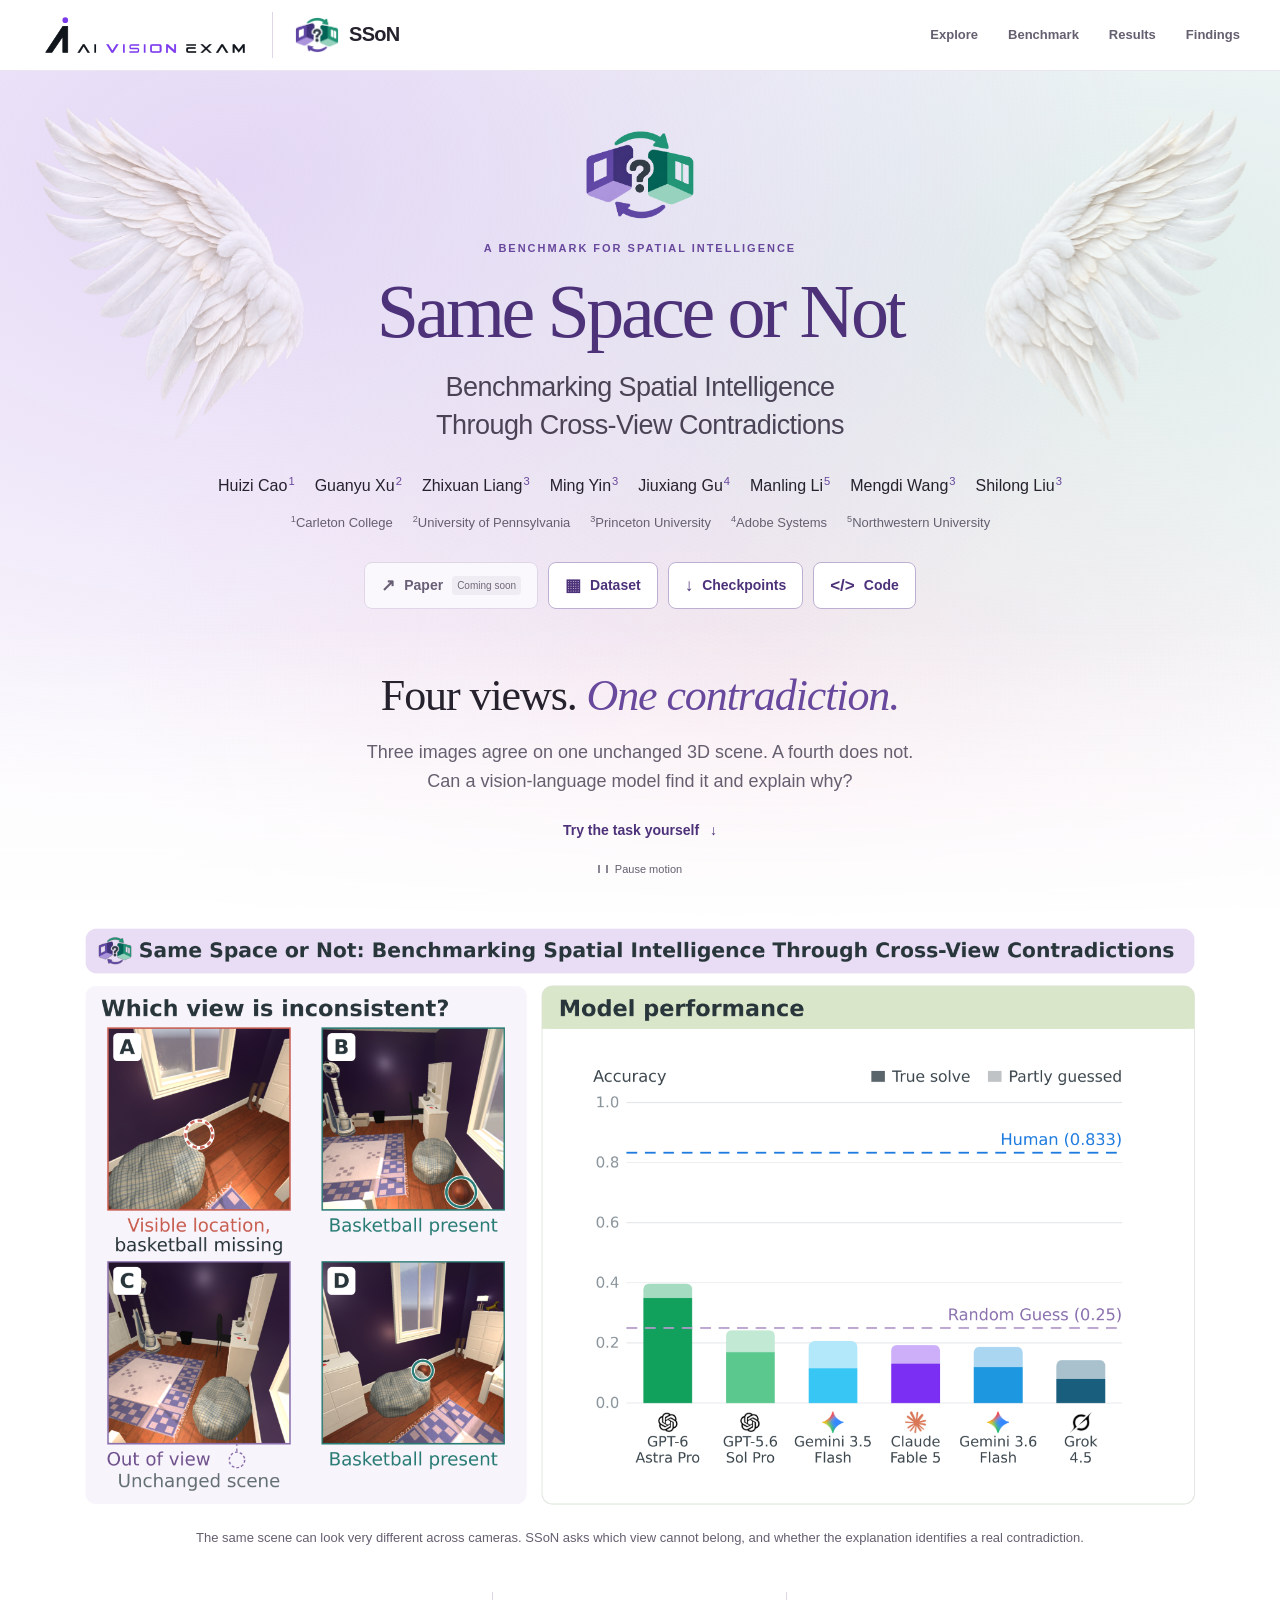
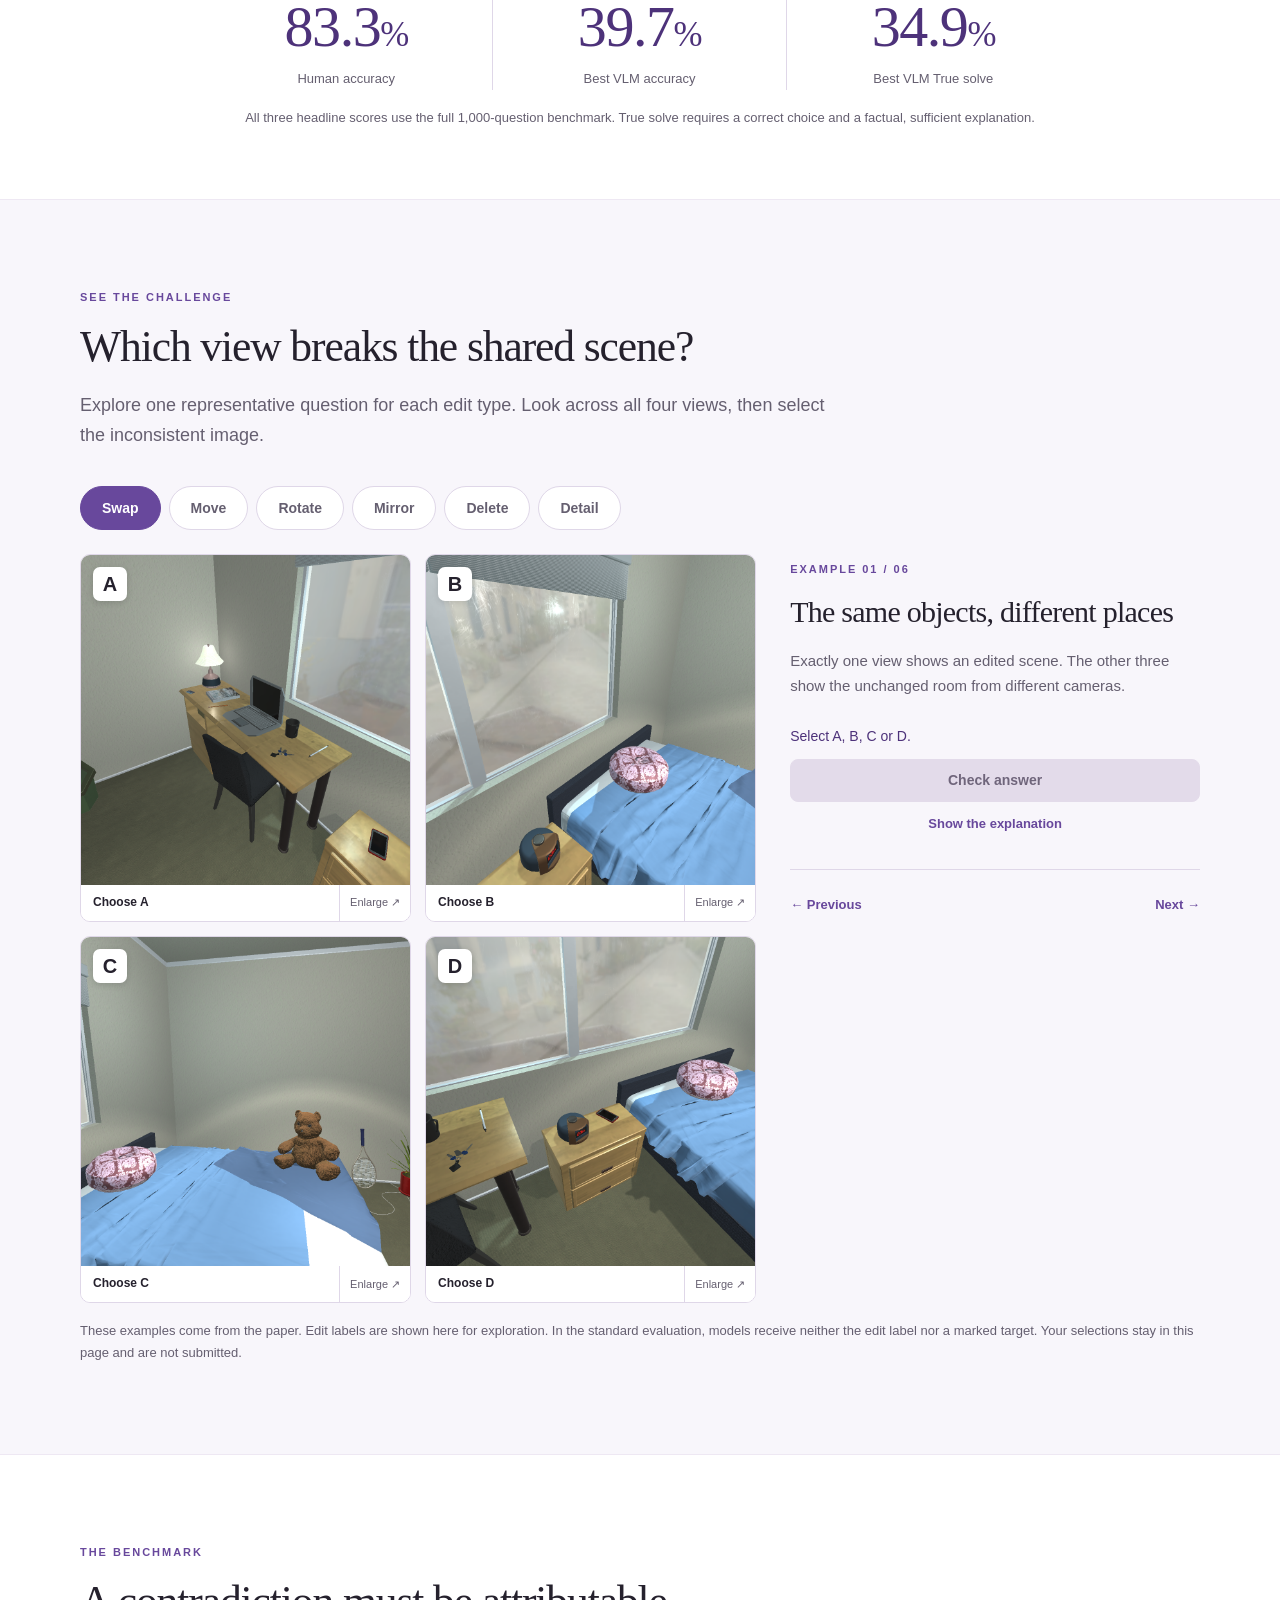
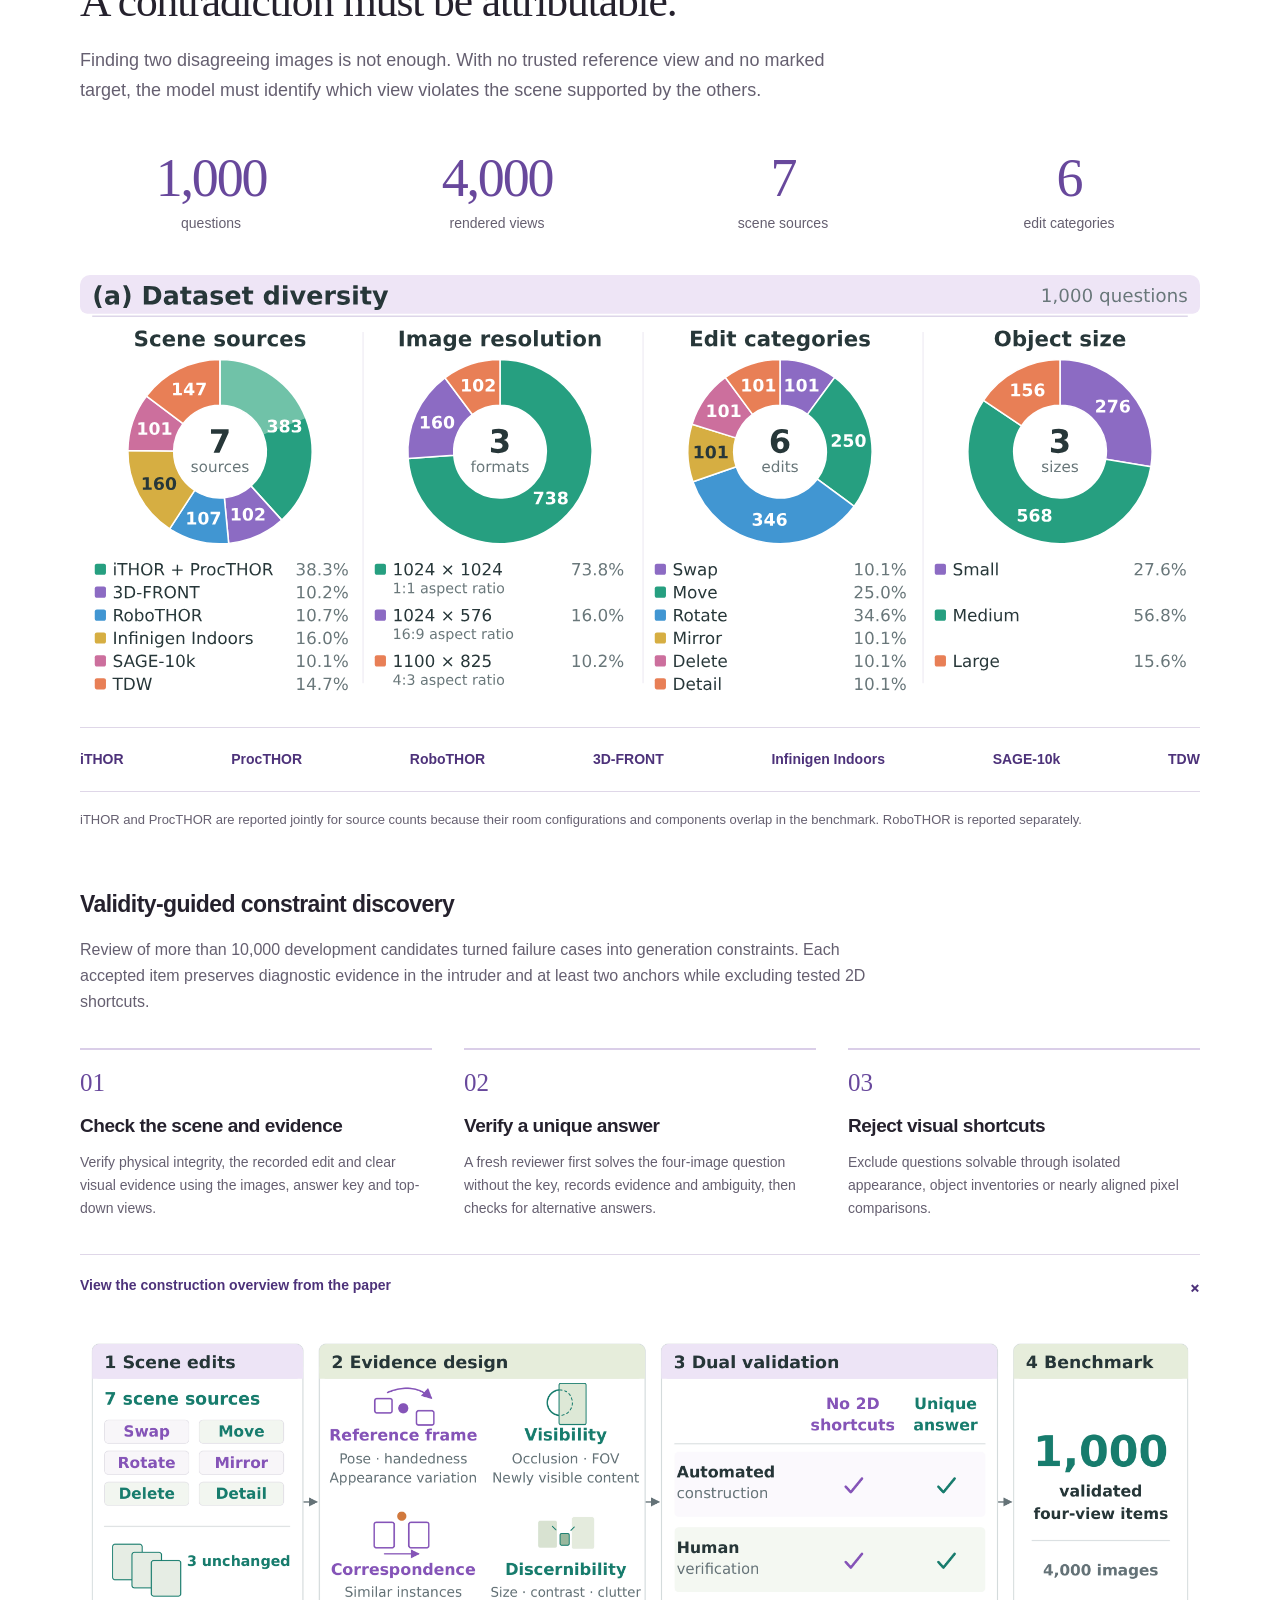
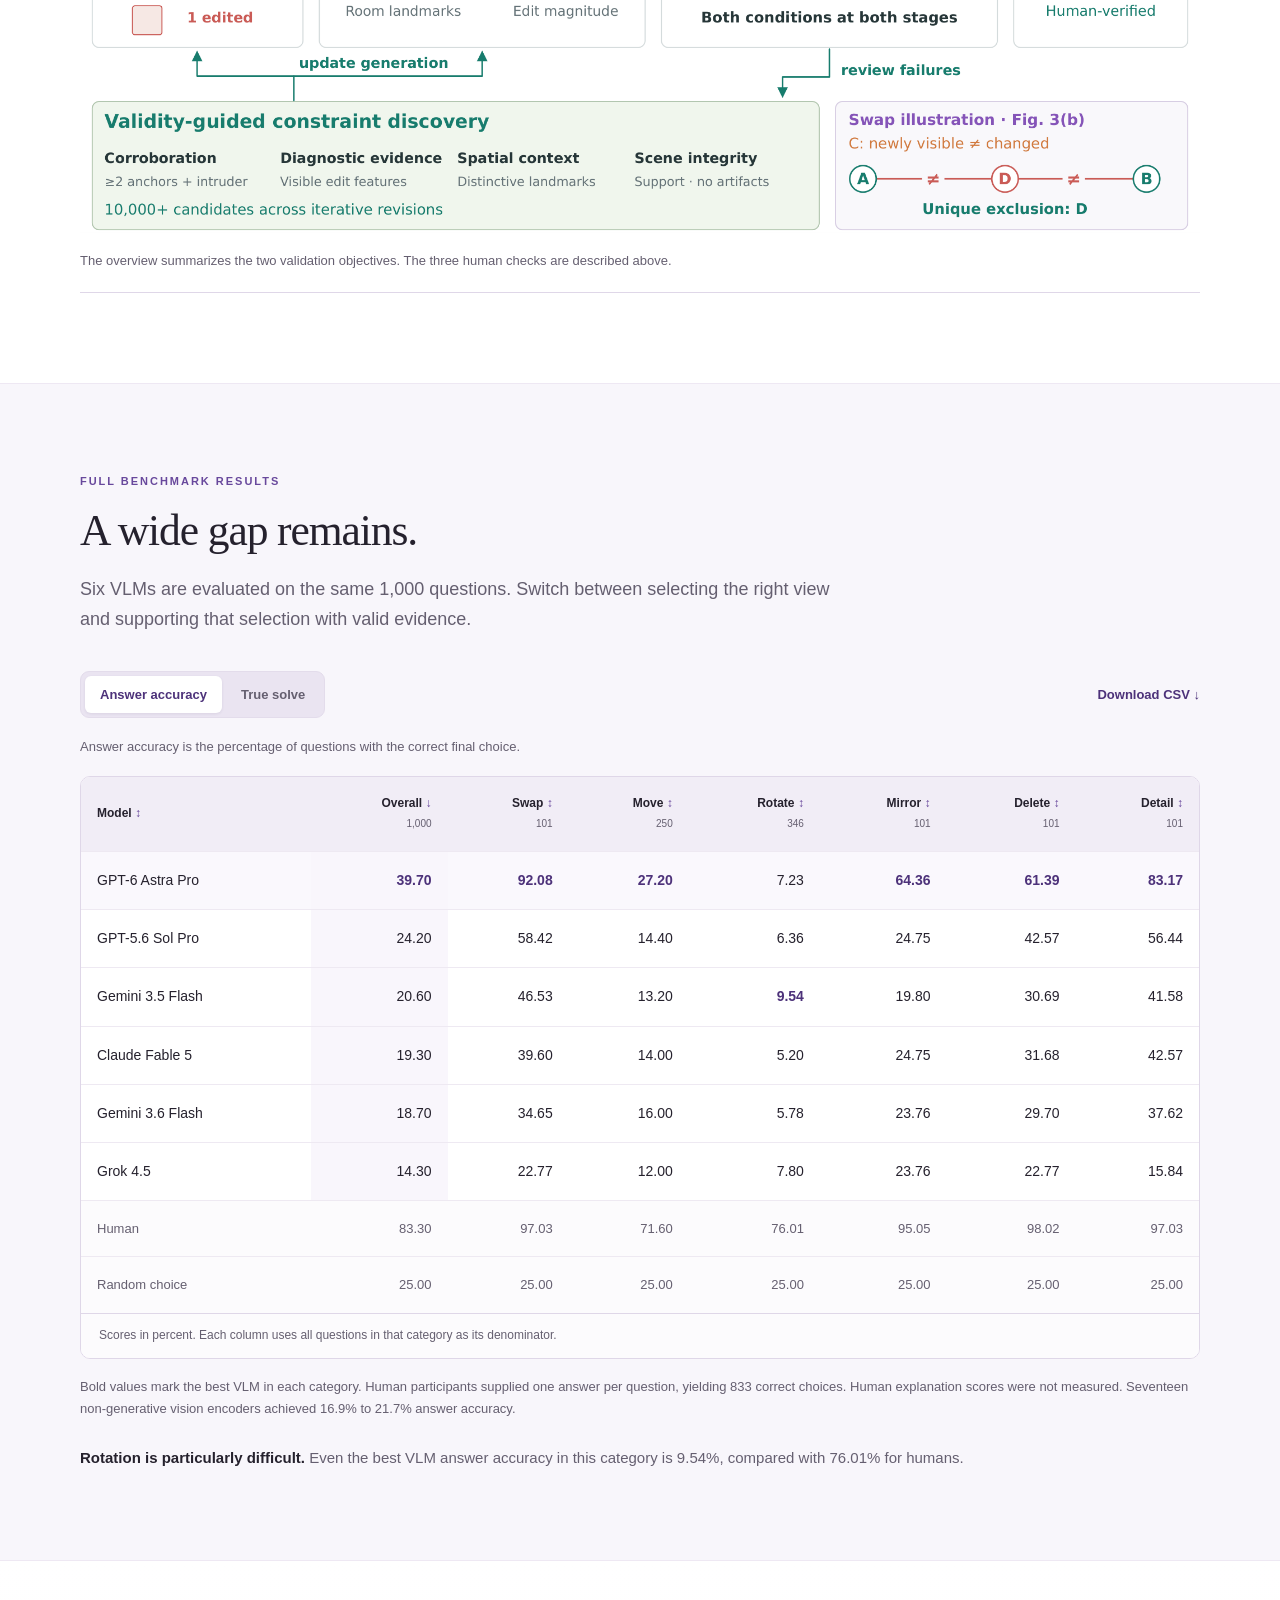
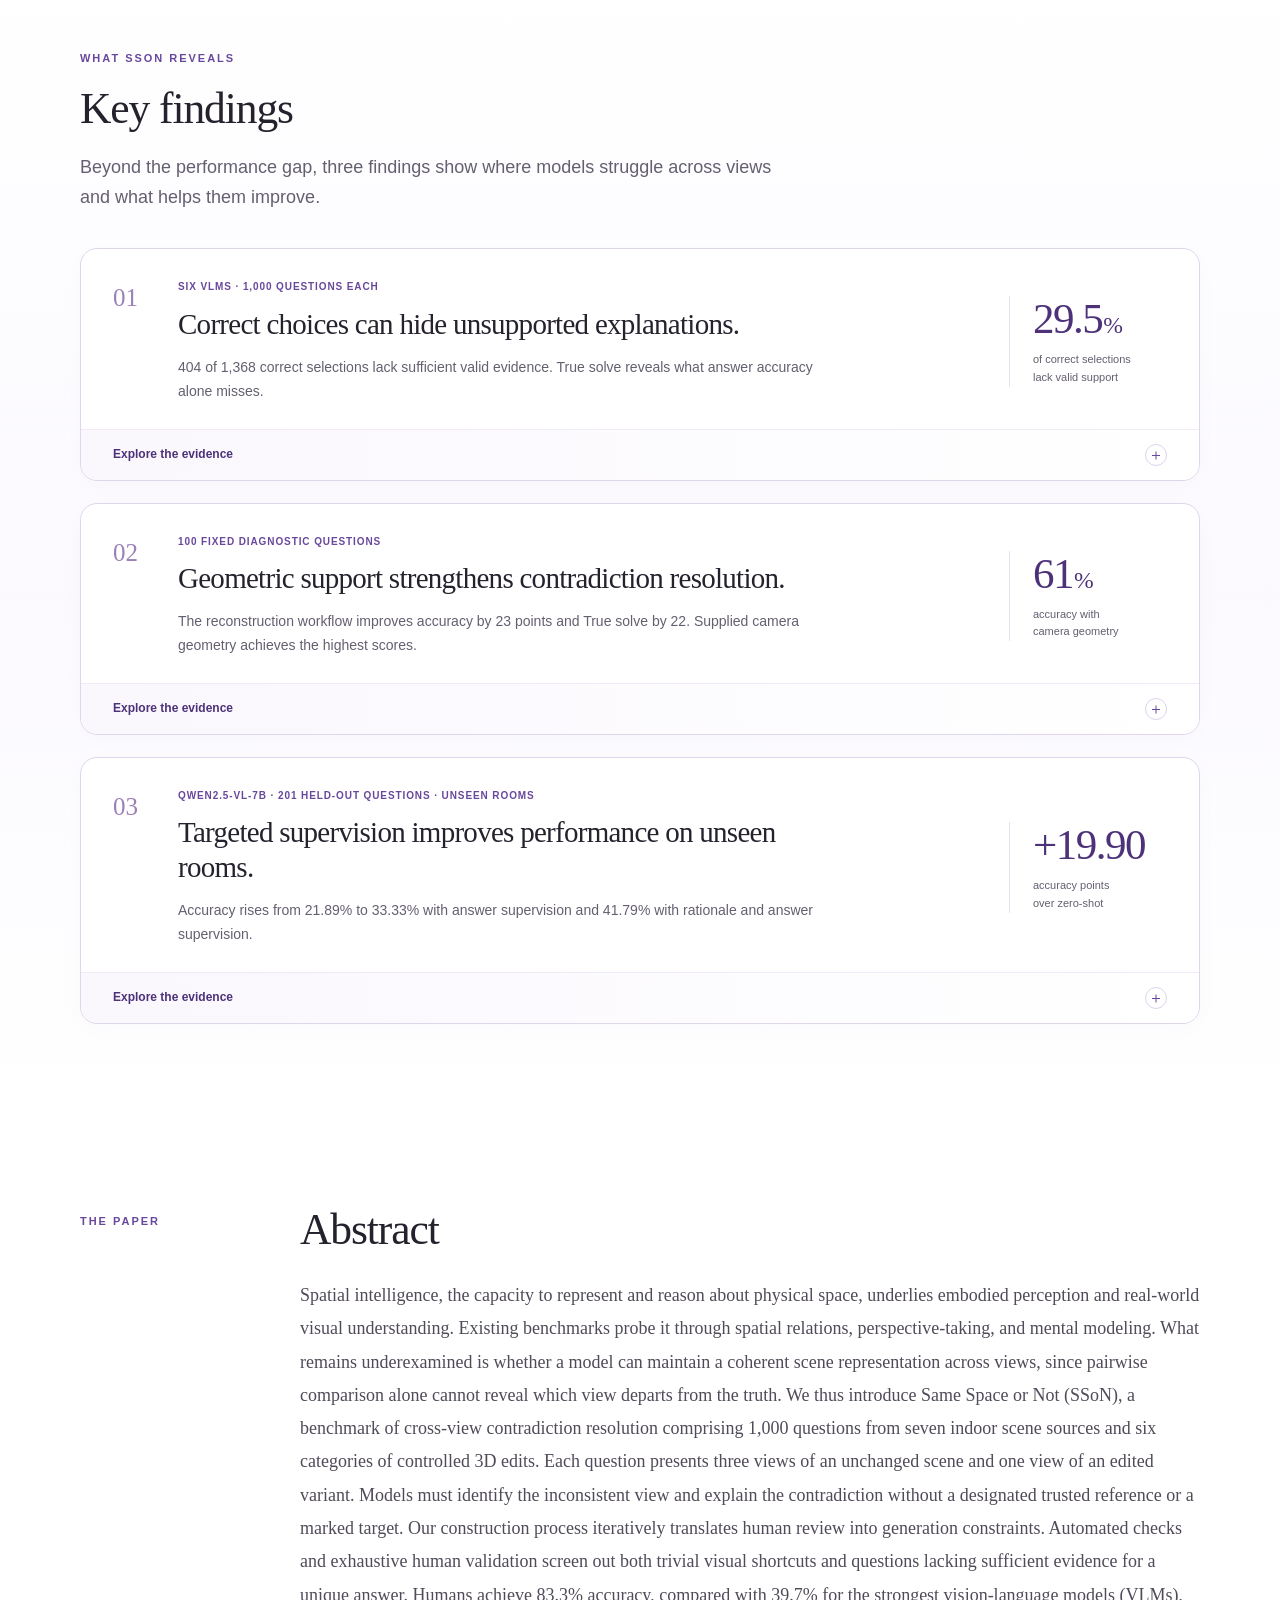
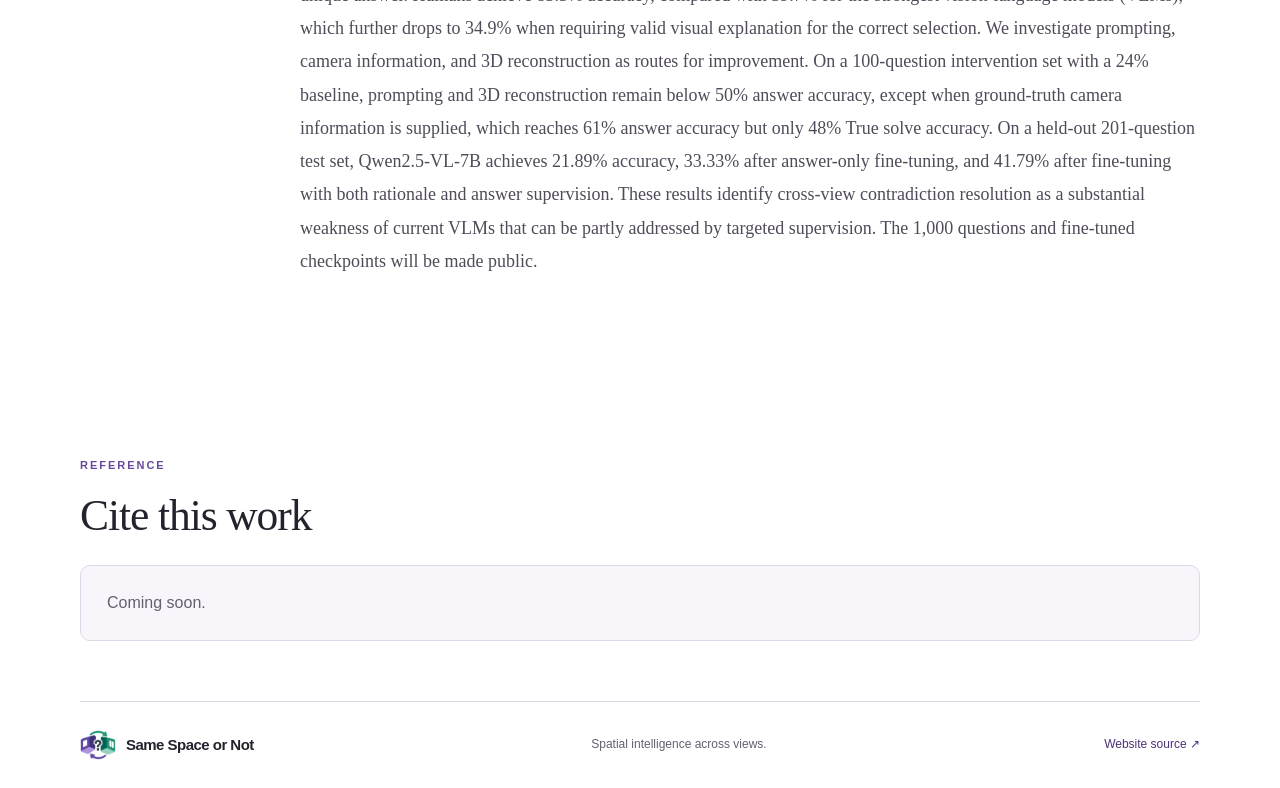
==== index.html @ d4b6d8a6 "Add files via upload" ====
<!doctype html>
<html lang="en">
<head>
  <meta charset="utf-8">
  <meta name="viewport" content="width=device-width, initial-scale=1">
  <meta name="theme-color" content="#68489c">
  <title>SSoN | Same Space or Not</title>
  <meta name="description" content="Same Space or Not is a benchmark of cross-view contradiction resolution with 1,000 questions, seven indoor scene sources and six controlled 3D edit categories.">
  <link rel="canonical" href="https://sson-benchmark.github.io/">
  <meta property="og:type" content="website">
  <meta property="og:title" content="Same Space or Not">
  <meta property="og:description" content="Four views. One contradiction. Benchmarking spatial intelligence through cross-view contradictions.">
  <meta property="og:url" content="https://sson-benchmark.github.io/">
  <meta property="og:image" content="https://sson-benchmark.github.io/assets/teaser.webp">
  <meta name="twitter:card" content="summary_large_image">
  <link rel="icon" href="assets/logo.png" type="image/png">
  <link rel="stylesheet" href="styles.css">
  <link rel="stylesheet" href="findings.css">
  <link rel="stylesheet" href="motion.css">
  <link rel="preload" as="image" href="assets/wings-white-gold.png">
  <script src="site-config.js" defer></script>
  <script src="site-data.js" defer></script>
  <script src="app.js" defer></script>
  <script src="findings.js" defer></script>
  <script src="motion.js" defer></script>
</head>
<body>
  <a class="skip-link" href="#main">Skip to content</a>
  <header class="site-header">
    <div class="nav-wrap">
      <div class="brand-family">
        <div class="series-brand"><img src="assets/ai-vision-exam-logo.svg" alt="AI Vision Exam" width="1273" height="276"></div>
        <a class="brand" href="#top" aria-label="SSoN home"><img src="assets/logo.png" alt="" width="44" height="36"><span>SSoN</span></a>
      </div>
      <nav aria-label="Main navigation">
        <a href="#explore">Explore</a><a href="#benchmark">Benchmark</a><a href="#results">Results</a><a href="#findings">Findings</a>
      </nav>
    </div>
  </header>

  <main id="main">
    <div class="hero-backdrop">
<div class="hero-ornaments" aria-hidden="true"><div class="wing-rail wing-rail-left"><div class="wing-mirror"><div class="wing-unfold"><svg class="wing-art" focusable="false" aria-hidden="true" xmlns="http://www.w3.org/2000/svg" viewBox="0 0 440 520">
  <g><svg x="25" y="0" width="390" height="520" viewBox="0 0 768 1024" overflow="hidden">
    <image href="assets/wings-white-gold.png" width="1536" height="1024" preserveAspectRatio="xMidYMid meet"/>
  </svg></g>
</svg>
</div></div><span class="loose-feather feather-1"><img src="assets/feather.svg" alt="" width="58" height="132"></span><span class="loose-feather feather-2"><img src="assets/feather.svg" alt="" width="58" height="132"></span></div><div class="wing-rail wing-rail-right"><div class="wing-mirror"><div class="wing-unfold"><svg class="wing-art" focusable="false" aria-hidden="true" xmlns="http://www.w3.org/2000/svg" viewBox="0 0 440 520">
  <g transform="translate(440 0) scale(-1 1)"><svg x="25" y="0" width="390" height="520" viewBox="768 0 768 1024" overflow="hidden">
    <image href="assets/wings-white-gold.png" width="1536" height="1024" preserveAspectRatio="xMidYMid meet"/>
  </svg></g>
</svg>
</div></div><span class="loose-feather feather-1"><img src="assets/feather.svg" alt="" width="58" height="132"></span><span class="loose-feather feather-2"><img src="assets/feather.svg" alt="" width="58" height="132"></span></div></div>
    <section class="hero wrap" id="top" aria-labelledby="paper-title">
      <img class="hero-logo" src="assets/logo.png" alt="SSoN logo" width="112" height="92">
      <p class="eyebrow">A benchmark for spatial intelligence</p>
      <h1 id="paper-title">Same Space or Not</h1>
      <p class="paper-subtitle">Benchmarking Spatial Intelligence<br class="desktop-break"> Through Cross-View Contradictions</p>
      <div class="authors" aria-label="Authors">
        <span>Huizi Cao<sup>1</sup></span><span>Guanyu Xu<sup>2</sup></span><span>Zhixuan Liang<sup>3</sup></span><span>Ming Yin<sup>3</sup></span><span>Jiuxiang Gu<sup>4</sup></span><span>Manling Li<sup>5</sup></span><span>Mengdi Wang<sup>3</sup></span><span>Shilong Liu<sup>3</sup></span>
      </div>
      <div class="affiliations" aria-label="Affiliations">
        <span><sup>1</sup>Carleton College</span><span><sup>2</sup>University of Pennsylvania</span><span><sup>3</sup>Princeton University</span><span><sup>4</sup>Adobe Systems</span><span><sup>5</sup>Northwestern University</span>
      </div>
      <div class="resource-buttons" id="resources" aria-label="Research resources">
        <a class="button resource-link" data-resource="paper" aria-disabled="true"><span class="button-symbol" aria-hidden="true">↗</span> Paper <small class="release-status">Coming soon</small></a>
        <a class="button resource-link" data-resource="dataset" href="https://huggingface.co/datasets/HuiziCao/SSoN" target="_blank" rel="noopener" aria-disabled="false"><span class="button-symbol" aria-hidden="true">▦</span> Dataset</a>
        <a class="button resource-link" data-resource="checkpoints" href="https://huggingface.co/HuiziCao/SSoN-Qwen2.5-VL-7B-LoRA" target="_blank" rel="noopener" aria-disabled="false"><span class="button-symbol" aria-hidden="true">↓</span> Checkpoints</a>
        <a class="button resource-link" data-resource="code" href="https://github.com/sson-benchmark/SSoN" target="_blank" rel="noopener" aria-disabled="false"><span class="button-symbol" aria-hidden="true">&lt;/&gt;</span> Code</a>
      </div>
      <div class="hero-statement">
        <h2 data-letter-reveal>Four views. <em>One contradiction.</em></h2>
        <p>Three images agree on one unchanged 3D scene. A fourth does not.<br class="desktop-break"> Can a vision-language model find it and explain why?</p>
        <a class="text-link" href="#explore">Try the task yourself <span aria-hidden="true">↓</span></a>
        <div class="motion-control"><button type="button" id="motion-toggle" aria-pressed="false" hidden>Pause motion</button></div>
      </div>
    </section>
    </div>

    <section class="teaser-section wrap" aria-label="Task overview and headline results">
      <figure class="paper-figure" data-reveal>
        <a class="image-open" href="assets/teaser.webp" target="_blank" rel="noopener" aria-label="Open the original teaser at full resolution"><img src="assets/teaser.webp" alt="Four views of a room illustrate a missing basketball. A chart compares six VLMs with human performance and separates True solve from Partly guessed answers." width="1800" height="945" fetchpriority="high"></a>
        <figcaption>The same scene can look very different across cameras. SSoN asks which view cannot belong, and whether the explanation identifies a real contradiction.</figcaption>
      </figure>
      <div class="headline-stats" data-reveal aria-label="Main evaluation summary">
        <div><strong>83.3<span>%</span></strong><span>Human accuracy</span></div>
        <div><strong>39.7<span>%</span></strong><span>Best VLM accuracy</span></div>
        <div><strong>34.9<span>%</span></strong><span>Best VLM True solve</span></div>
      </div>
      <p class="small-note centered">All three headline scores use the full 1,000-question benchmark. True solve requires a correct choice and a factual, sufficient explanation.</p>
    </section>

    <section class="section section-tinted" id="explore" aria-labelledby="explore-heading">
      <div class="wrap">
        <div class="section-heading" data-reveal><p class="eyebrow">See the challenge</p><h2 id="explore-heading">Which view breaks the shared scene?</h2><p>Explore one representative question for each edit type. Look across all four views, then select the inconsistent image.</p></div>
        <div class="example-tabs" role="group" aria-label="Choose an edit example">
          <button type="button" data-example="swap" aria-pressed="true">Swap</button><button type="button" data-example="move" aria-pressed="false">Move</button><button type="button" data-example="rotate" aria-pressed="false">Rotate</button><button type="button" data-example="mirror" aria-pressed="false">Mirror</button><button type="button" data-example="delete" aria-pressed="false">Delete</button><button type="button" data-example="detail" aria-pressed="false">Detail</button>
        </div>
        <div class="viewer-layout" data-reveal>
          <div class="views-grid" id="views-grid" aria-label="Four question images">
            <figure class="view-panel" data-view="A"><button class="view-choice" type="button" data-choice="A" aria-pressed="false"><span class="view-letter">A</span><img src="assets/examples/swap-A.webp" alt="View A of the swap example" width="1024" height="1024" loading="lazy"><span class="choice-status">Choose A</span></button><button type="button" class="expand-image" data-enlarge="A" aria-label="Enlarge view A">Enlarge <span aria-hidden="true">↗</span></button></figure>
            <figure class="view-panel" data-view="B"><button class="view-choice" type="button" data-choice="B" aria-pressed="false"><span class="view-letter">B</span><img src="assets/examples/swap-B.webp" alt="View B of the swap example" width="1024" height="1024" loading="lazy"><span class="choice-status">Choose B</span></button><button type="button" class="expand-image" data-enlarge="B" aria-label="Enlarge view B">Enlarge <span aria-hidden="true">↗</span></button></figure>
            <figure class="view-panel" data-view="C"><button class="view-choice" type="button" data-choice="C" aria-pressed="false"><span class="view-letter">C</span><img src="assets/examples/swap-C.webp" alt="View C of the swap example" width="1024" height="1024" loading="lazy"><span class="choice-status">Choose C</span></button><button type="button" class="expand-image" data-enlarge="C" aria-label="Enlarge view C">Enlarge <span aria-hidden="true">↗</span></button></figure>
            <figure class="view-panel" data-view="D"><button class="view-choice" type="button" data-choice="D" aria-pressed="false"><span class="view-letter">D</span><img src="assets/examples/swap-D.webp" alt="View D of the swap example" width="1024" height="1024" loading="lazy"><span class="choice-status">Choose D</span></button><button type="button" class="expand-image" data-enlarge="D" aria-label="Enlarge view D">Enlarge <span aria-hidden="true">↗</span></button></figure>
          </div>
          <aside class="viewer-aside">
            <p class="eyebrow" id="example-counter">Example 01 / 06</p>
            <h3 id="example-title">The same objects, different places</h3>
            <p class="viewer-instruction">Exactly one view shows an edited scene. The other three show the unchanged room from different cameras.</p>
            <div class="selection-message" id="selection-message" aria-live="polite">Select A, B, C or D.</div>
            <button class="button primary full-width" id="check-answer" type="button" disabled>Check answer</button>
            <button class="quiet-button" id="reveal-answer" type="button">Show the explanation</button>
            <div class="answer-panel" id="answer-panel" hidden aria-live="polite"></div>
            <div class="example-navigation"><button class="quiet-button" id="previous-example" type="button">← Previous</button><button class="quiet-button" id="next-example" type="button">Next →</button></div>
          </aside>
        </div>
        <p class="small-note">These examples come from the paper. Edit labels are shown here for exploration. In the standard evaluation, models receive neither the edit label nor a marked target. Your selections stay in this page and are not submitted.</p>
        <noscript><p class="notice">Enable JavaScript to switch examples, select an answer and reveal the evidence. All research summaries below remain available without JavaScript.</p></noscript>
      </div>
    </section>

    <section class="section wrap" id="benchmark" aria-labelledby="benchmark-heading">
      <div class="section-heading" data-reveal><p class="eyebrow">The benchmark</p><h2 id="benchmark-heading">A contradiction must be attributable.</h2><p>Finding two disagreeing images is not enough. With no trusted reference view and no marked target, the model must identify which view violates the scene supported by the others.</p></div>
      <div class="benchmark-summary" data-reveal>
        <div class="benchmark-counts"><div><strong>1,000</strong><span>questions</span></div><div><strong>4,000</strong><span>rendered views</span></div><div><strong>7</strong><span>scene sources</span></div><div><strong>6</strong><span>edit categories</span></div></div>
      </div>
      <figure class="diversity-figure" data-reveal aria-label="Dataset diversity">
        <div class="diversity-scroll" tabindex="0" role="region" aria-label="Four diversity charts from the paper, scroll horizontally on smaller screens">
          <a href="assets/diversity.svg" target="_blank" rel="noopener" aria-label="Open the four original diversity charts at full resolution"><img src="assets/diversity.svg" width="2200" height="825" loading="lazy" alt="The four original Figure 3(a) donut charts show scene sources, image resolution, edit categories and object size across 1,000 questions. Their original purple, green, blue, gold, pink and orange palette is preserved."></a>
        </div>
        <p class="small-note diversity-swipe">Scroll sideways to view all four charts, or tap the figure to open it at full size.</p>
      </figure>
      <div class="source-line"><span>iTHOR</span><span>ProcTHOR</span><span>RoboTHOR</span><span>3D-FRONT</span><span>Infinigen Indoors</span><span>SAGE-10k</span><span>TDW</span></div>
      <p class="small-note">iTHOR and ProcTHOR are reported jointly for source counts because their room configurations and components overlap in the benchmark. RoboTHOR is reported separately.</p>
      <div class="audit-intro" data-reveal><h3>Validity-guided constraint discovery</h3><p>Review of more than 10,000 development candidates turned failure cases into generation constraints. Each accepted item preserves diagnostic evidence in the intruder and at least two anchors while excluding tested 2D shortcuts.</p></div>
      <ol class="audit-steps">
        <li data-reveal><span class="step-number">01</span><h4>Check the scene and evidence</h4><p>Verify physical integrity, the recorded edit and clear visual evidence using the images, answer key and top-down views.</p></li>
        <li data-reveal><span class="step-number">02</span><h4>Verify a unique answer</h4><p>A fresh reviewer first solves the four-image question without the key, records evidence and ambiguity, then checks for alternative answers.</p></li>
        <li data-reveal><span class="step-number">03</span><h4>Reject visual shortcuts</h4><p>Exclude questions solvable through isolated appearance, object inventories or nearly aligned pixel comparisons.</p></li>
      </ol>
      <details class="figure-detail" data-reveal open><summary>View the construction overview from the paper <span aria-hidden="true">+</span></summary><div class="disclosure-panel"><a href="assets/framework_overview.webp" target="_blank" rel="noopener"><img src="assets/framework_overview.webp" alt="Original SSoN construction diagram showing scene edits, evidence requirements, validation and iterative constraint discovery." loading="lazy" width="2000" height="884"></a><p class="small-note">The overview summarizes the two validation objectives. The three human checks are described above.</p></div></details>
    </section>

    <section class="section section-tinted" id="results" aria-labelledby="results-heading">
      <div class="wrap">
        <div class="section-heading" data-reveal><p class="eyebrow">Full benchmark results</p><h2 id="results-heading">A wide gap remains.</h2><p>Six VLMs are evaluated on the same 1,000 questions. Switch between selecting the right view and supporting that selection with valid evidence.</p></div>
        <div class="table-toolbar"><div class="segmented" role="group" aria-label="Result metric"><button type="button" data-metric="acc" aria-pressed="true">Answer accuracy</button><button type="button" data-metric="ts" aria-pressed="false">True solve</button></div><a class="download-link" href="data/main-results.csv" download>Download CSV ↓</a></div>
        <p class="metric-definition" id="metric-definition">Answer accuracy is the percentage of questions with the correct final choice.</p>
        <div class="table-scroll" data-reveal tabindex="0" role="region" aria-label="Scrollable model results table"><table class="results-table" id="main-results"><caption>Scores in percent. Each column uses all questions in that category as its denominator.</caption><thead><tr><th scope="col"><button type="button" data-sort="name">Model <span aria-hidden="true">↕</span></button></th><th scope="col" aria-sort="descending"><button type="button" data-sort="0">Overall <span aria-hidden="true">↓</span><small>1,000</small></button></th><th scope="col"><button type="button" data-sort="1">Swap <span aria-hidden="true">↕</span><small>101</small></button></th><th scope="col"><button type="button" data-sort="2">Move <span aria-hidden="true">↕</span><small>250</small></button></th><th scope="col"><button type="button" data-sort="3">Rotate <span aria-hidden="true">↕</span><small>346</small></button></th><th scope="col"><button type="button" data-sort="4">Mirror <span aria-hidden="true">↕</span><small>101</small></button></th><th scope="col"><button type="button" data-sort="5">Delete <span aria-hidden="true">↕</span><small>101</small></button></th><th scope="col"><button type="button" data-sort="6">Detail <span aria-hidden="true">↕</span><small>101</small></button></th></tr></thead><tbody id="results-body"><tr><th scope="row">GPT-6 Astra Pro</th><td class="overall best">39.70</td><td class="best">92.08</td><td class="best">27.20</td><td class="">7.23</td><td class="best">64.36</td><td class="best">61.39</td><td class="best">83.17</td></tr><tr><th scope="row">GPT-5.6 Sol Pro</th><td class="overall ">24.20</td><td class="">58.42</td><td class="">14.40</td><td class="">6.36</td><td class="">24.75</td><td class="">42.57</td><td class="">56.44</td></tr><tr><th scope="row">Gemini 3.5 Flash</th><td class="overall ">20.60</td><td class="">46.53</td><td class="">13.20</td><td class="best">9.54</td><td class="">19.80</td><td class="">30.69</td><td class="">41.58</td></tr><tr><th scope="row">Claude Fable 5</th><td class="overall ">19.30</td><td class="">39.60</td><td class="">14.00</td><td class="">5.20</td><td class="">24.75</td><td class="">31.68</td><td class="">42.57</td></tr><tr><th scope="row">Gemini 3.6 Flash</th><td class="overall ">18.70</td><td class="">34.65</td><td class="">16.00</td><td class="">5.78</td><td class="">23.76</td><td class="">29.70</td><td class="">37.62</td></tr><tr><th scope="row">Grok 4.5</th><td class="overall ">14.30</td><td class="">22.77</td><td class="">12.00</td><td class="">7.80</td><td class="">23.76</td><td class="">22.77</td><td class="">15.84</td></tr></tbody><tfoot id="results-reference"><tr><th scope="row">Human</th><td>83.30</td><td>97.03</td><td>71.60</td><td>76.01</td><td>95.05</td><td>98.02</td><td>97.03</td></tr><tr><th scope="row">Random choice</th><td>25.00</td><td>25.00</td><td>25.00</td><td>25.00</td><td>25.00</td><td>25.00</td><td>25.00</td></tr></tfoot></table></div>
        <p class="small-note">Bold values mark the best VLM in each category. Human participants supplied one answer per question, yielding 833 correct choices. Human explanation scores were not measured. Seventeen non-generative vision encoders achieved 16.9% to 21.7% answer accuracy.</p>
        <p class="results-takeaway"><strong>Rotation is particularly difficult.</strong> Even the best VLM answer accuracy in this category is 9.54%, compared with 76.01% for humans.</p>
      </div>
    </section>

    <section class="section findings-section" id="findings" aria-labelledby="findings-heading">
      <div class="wrap">
        <div class="section-heading findings-heading" data-reveal><p class="eyebrow">What SSoN reveals</p><h2 id="findings-heading">Key findings</h2><p>Beyond the performance gap, three findings show where models struggle across views and what helps them improve.</p></div>
        <div class="findings-list">
          <details class="finding" data-reveal id="finding-evidence">
            <summary>
              <div class="finding-intro"><span class="finding-index" aria-hidden="true">01</span><div class="finding-copy"><span class="finding-scope">Six VLMs · 1,000 questions each</span><h3>Correct choices can hide unsupported explanations.</h3><p>404 of 1,368 correct selections lack sufficient valid evidence. True solve reveals what answer accuracy alone misses.</p></div><div class="finding-stat"><strong>29.5<span>%</span></strong><span>of correct selections<br>lack valid support</span></div></div>
              <div class="finding-toggle"><span class="finding-toggle-label">Explore the evidence</span><span class="finding-plus" aria-hidden="true"></span></div>
            </summary>
            <div class="finding-panel"><div class="finding-inner">
              <figure class="finding-chart" aria-labelledby="evidence-chart-title">
                <div class="chart-heading"><div><p class="chart-kicker">Accuracy decomposed</p><h4 id="evidence-chart-title">Right answer. Right reason?</h4></div><div class="chart-legend"><span><i style="background:#83b6d1"></i>True solve</span><span><i style="background:#efc393"></i>Partly guessed</span></div></div>
                <p class="chart-axis-title">Questions (%)</p>
                <div class="chart-scroll" tabindex="0" role="region" aria-label="Chart, scroll horizontally on smaller screens"><div class="bar-chart chart-stacked" style="--columns:6"><div class="chart-yaxis" aria-hidden="true"><span>50</span><span>40</span><span>30</span><span>20</span><span>10</span><span>0</span></div><div class="chart-main" aria-hidden="true"><div class="chart-gridlines"><span></span><span></span><span></span><span></span><span></span><span></span></div><div class="chart-columns"><div class="chart-group"><div class="bar-slot"><div class="bar-rise stacked-bar" style="height:79.4%;--i:0"><span class="bar-total">39.7</span><span class="bar-segment segment-supported" style="height:87.90931989924432%"><span>34.9</span></span><span class="bar-segment segment-unsupported" style="height:12.090680100755677%"></span></div></div><div class="bar-label">GPT-6<br>Astra Pro</div></div><div class="chart-group"><div class="bar-slot"><div class="bar-rise stacked-bar" style="height:48.4%;--i:1"><span class="bar-total">24.2</span><span class="bar-segment segment-supported" style="height:69.83471074380165%"><span>16.9</span></span><span class="bar-segment segment-unsupported" style="height:30.165289256198353%"></span></div></div><div class="bar-label">GPT-5.6<br>Sol Pro</div></div><div class="chart-group"><div class="bar-slot"><div class="bar-rise stacked-bar" style="height:41.2%;--i:2"><span class="bar-total">20.6</span><span class="bar-segment segment-supported" style="height:56.310679611650485%"><span>11.6</span></span><span class="bar-segment segment-unsupported" style="height:43.68932038834952%"></span></div></div><div class="bar-label">Gemini 3.5<br>Flash</div></div><div class="chart-group"><div class="bar-slot"><div class="bar-rise stacked-bar" style="height:38.6%;--i:3"><span class="bar-total">19.3</span><span class="bar-segment segment-supported" style="height:67.87564766839378%"><span>13.1</span></span><span class="bar-segment segment-unsupported" style="height:32.12435233160622%"></span></div></div><div class="bar-label">Claude<br>Fable 5</div></div><div class="chart-group"><div class="bar-slot"><div class="bar-rise stacked-bar" style="height:37.4%;--i:4"><span class="bar-total">18.7</span><span class="bar-segment segment-supported" style="height:63.63636363636363%"><span>11.9</span></span><span class="bar-segment segment-unsupported" style="height:36.36363636363636%"></span></div></div><div class="bar-label">Gemini 3.6<br>Flash</div></div><div class="chart-group"><div class="bar-slot"><div class="bar-rise stacked-bar" style="height:28.6%;--i:5"><span class="bar-total">14.3</span><span class="bar-segment segment-supported" style="height:55.94405594405594%"><span>8.0</span></span><span class="bar-segment segment-unsupported" style="height:44.05594405594406%"></span></div></div><div class="bar-label">Grok<br>4.5</div></div></div></div></div></div><table class="chart-data sr-only"><caption>Full benchmark explanation scores. Each model is evaluated on all 1,000 questions.</caption><thead><tr><th scope="col">Model</th><th scope="col">Answer accuracy (%)</th><th scope="col">True solve (%)</th><th scope="col">Partly guessed (%)</th></tr></thead><tbody><tr><th scope="row">GPT-6 Astra Pro</th><td>39.7</td><td>34.9</td><td>4.8</td></tr><tr><th scope="row">GPT-5.6 Sol Pro</th><td>24.2</td><td>16.9</td><td>7.3</td></tr><tr><th scope="row">Gemini 3.5 Flash</th><td>20.6</td><td>11.6</td><td>9.0</td></tr><tr><th scope="row">Claude Fable 5</th><td>19.3</td><td>13.1</td><td>6.2</td></tr><tr><th scope="row">Gemini 3.6 Flash</th><td>18.7</td><td>11.9</td><td>6.8</td></tr><tr><th scope="row">Grok 4.5</th><td>14.3</td><td>8.0</td><td>6.3</td></tr></tbody></table>
                <figcaption>Each stacked bar shows answer accuracy. Its blue portion shows True solve. Both use all 1,000 questions per model as the denominator.</figcaption>
              </figure>
              <div class="finding-insights"><div><strong>964 supported selections</strong><p>A factual explanation must give sufficient evidence for the chosen view. A correct letter alone is not enough.</p></div><div><strong>404 unsupported selections</strong><p>Partly guessed includes fabricated changes and insufficient evidence. These cases are not all observed hallucinations.</p></div></div>
              <div class="finding-method"><h4>Every correct response was reviewed by humans.</h4><p>Ten Claude Opus 5 reviewer seats assisted with explanation screening. Every correct-choice response received an independent, agent-blind human judgment followed by full evidence review. Final labels are human decisions.</p></div>
              <a class="download-link" href="data/main-results.csv" download>Download the full benchmark results ↓</a>
            </div></div>
          </details>

          <details class="finding" data-reveal id="finding-geometry">
            <summary>
              <div class="finding-intro"><span class="finding-index" aria-hidden="true">02</span><div class="finding-copy"><span class="finding-scope">100 fixed diagnostic questions</span><h3>Geometric support strengthens contradiction resolution.</h3><p>The reconstruction workflow improves accuracy by 23 points and True solve by 22. Supplied camera geometry achieves the highest scores.</p></div><div class="finding-stat"><strong>61<span>%</span></strong><span>accuracy with<br>camera geometry</span></div></div>
              <div class="finding-toggle"><span class="finding-toggle-label">Explore the evidence</span><span class="finding-plus" aria-hidden="true"></span></div>
            </summary>
            <div class="finding-panel"><div class="finding-inner">
              <figure class="finding-chart" aria-labelledby="geometry-chart-title">
                <div class="chart-heading"><div><p class="chart-kicker">Prompting, reconstruction and geometry</p><h4 id="geometry-chart-title">What helps models find the contradiction?</h4></div><div class="chart-legend paired-legend"><span><i class="legend-solid"></i>Answer accuracy</span><span><i class="legend-soft"></i>True solve</span></div></div>
                <p class="chart-axis-title">Questions (%)</p>
                <div class="chart-scroll" tabindex="0" role="region" aria-label="Chart, scroll horizontally on smaller screens"><div class="bar-chart chart-interventions" style="--columns:7"><div class="chart-yaxis" aria-hidden="true"><span>80</span><span>60</span><span>40</span><span>20</span><span>0</span></div><div class="chart-main" aria-hidden="true"><div class="chart-gridlines"><span></span><span></span><span></span><span></span><span></span></div><div class="chart-columns"><div class="chart-group"><div class="bar-slot paired-slot" style="--bar-dark:#9ca8c3;--bar-light:#dce2ed"><div class="bar-rise paired-bar accuracy-bar" style="height:30.0%;--i:0"><span class="bar-total">24</span></div><div class="bar-rise paired-bar true-bar" style="height:15.0%;--i:0"><span class="bar-total">12</span></div></div><div class="bar-label">Base</div></div><div class="chart-group"><div class="bar-slot paired-slot" style="--bar-dark:#69b2cd;--bar-light:#c5e5ef"><div class="bar-rise paired-bar accuracy-bar" style="height:50.0%;--i:1"><span class="bar-total">40</span></div><div class="bar-rise paired-bar true-bar" style="height:28.749999999999996%;--i:1"><span class="bar-total">23</span></div></div><div class="bar-label">Comparison</div></div><div class="chart-group"><div class="bar-slot paired-slot" style="--bar-dark:#e4ab53;--bar-light:#f8e5bd"><div class="bar-rise paired-bar accuracy-bar" style="height:46.25%;--i:2"><span class="bar-total">37</span></div><div class="bar-rise paired-bar true-bar" style="height:36.25%;--i:2"><span class="bar-total">29</span></div></div><div class="bar-label">Scene<br>description</div></div><div class="chart-group"><div class="bar-slot paired-slot" style="--bar-dark:#ed938f;--bar-light:#f9d5d1"><div class="bar-rise paired-bar accuracy-bar" style="height:55.00000000000001%;--i:3"><span class="bar-total">44</span></div><div class="bar-rise paired-bar true-bar" style="height:40.0%;--i:3"><span class="bar-total">32</span></div></div><div class="bar-label">Edit<br>taxonomy</div></div><div class="chart-group"><div class="bar-slot paired-slot" style="--bar-dark:#aa91cf;--bar-light:#e1d6f1"><div class="bar-rise paired-bar accuracy-bar" style="height:60.0%;--i:4"><span class="bar-total">48</span></div><div class="bar-rise paired-bar true-bar" style="height:42.5%;--i:4"><span class="bar-total">34</span></div></div><div class="bar-label">Comparison<br>+ taxonomy</div></div><div class="chart-group"><div class="bar-slot paired-slot" style="--bar-dark:#d58ca9;--bar-light:#f1d4e0"><div class="bar-rise paired-bar accuracy-bar" style="height:58.75%;--i:5"><span class="bar-total">47</span></div><div class="bar-rise paired-bar true-bar" style="height:42.5%;--i:5"><span class="bar-total">34</span></div></div><div class="bar-label">Reconstruction</div></div><div class="chart-group"><div class="bar-slot paired-slot" style="--bar-dark:#68b6aa;--bar-light:#cbe8e0"><div class="bar-rise paired-bar accuracy-bar" style="height:76.25%;--i:6"><span class="bar-total">61</span></div><div class="bar-rise paired-bar true-bar" style="height:60.0%;--i:6"><span class="bar-total">48</span></div></div><div class="bar-label">Camera<br>geometry</div></div></div></div></div></div><table class="chart-data sr-only"><caption>Overall results on the fixed 100-question diagnostic set.</caption><thead><tr><th scope="col">Condition</th><th scope="col">Answer accuracy (%)</th><th scope="col">True solve (%)</th></tr></thead><tbody><tr><th scope="row">Base</th><td>24</td><td>12</td></tr><tr><th scope="row">Comparison</th><td>40</td><td>23</td></tr><tr><th scope="row">Scene description</th><td>37</td><td>29</td></tr><tr><th scope="row">Edit taxonomy</th><td>44</td><td>32</td></tr><tr><th scope="row">Comparison + taxonomy</th><td>48</td><td>34</td></tr><tr><th scope="row">Reconstruction</th><td>47</td><td>34</td></tr><tr><th scope="row">Camera geometry</th><td>61</td><td>48</td></tr></tbody></table>
                <figcaption>Darker bars show answer accuracy and lighter bars show True solve. All conditions use the same selected 100 questions. Base reuses the original responses.</figcaption>
              </figure>
              <div class="finding-metrics"><div><strong>+23 <small>points</small></strong><span>Reconstruction accuracy<br>over Base</span></div><div><strong>+22 <small>points</small></strong><span>Reconstruction True solve<br>over Base</span></div><div><strong>20 → 70<span>%</span></strong><span>Move accuracy and True solve<br>with camera geometry</span></div></div>
              <div class="finding-insights"><div><strong>Camera geometry helps displacement judgments.</strong><p>Adding calibration to comparison prompting raises both move scores from 20% to 70%. All 14 correct move selections have valid support.</p></div><div><strong>Rotation remains difficult.</strong><p>Even with camera geometry, rotation reaches 38.89% accuracy and 22.22% True solve. Reconstruction yields only two move and one rotate True solve responses.</p></div></div>
              <div class="finding-method"><h4>What each condition adds</h4><div class="condition-guide"><p><b>Comparison</b> aligns landmarks, instances, expected visibility and corroborating views.</p><p><b>Scene description</b> adds a written account of the 3D arrangement before deciding.</p><p><b>Edit taxonomy</b> supplies all six possible edit categories without revealing the current edit.</p><p><b>Comparison + taxonomy</b> combines the comparison strategy and category knowledge.</p><p><b>Reconstruction</b> executes and inspects a sparse spatial 3D reconstruction without supplied geometry.</p><p><b>Camera geometry</b> adds camera intrinsics, extrinsics and image dimensions to comparison prompting.</p></div></div>
              <div class="finding-method"><h4>A deliberately selected diagnostic set</h4><p>The set contains exactly 12 original True solve responses, 12 original Partly guessed responses and 76 wrong responses from Astra Pro. True solve and Partly guessed counts match within each edit category. Every category contributes at least 12 questions and all seven sources are represented.</p><p>Base reuses the original responses. Other conditions are new runs. These comparisons describe the selected diagnostic set rather than an average improvement over the full benchmark.</p><p>Recon uses GPT-6 Astra at the highest of six available reasoning-effort settings. Humans verify the executed spatial reconstruction, reconstructed camera views and its use in reasoning. Runs lacking execution or required evidence were repeated. The first compliant response was retained regardless of correctness. The reported gains compare the complete reconstruction workflow with Base.</p></div>
              <a class="download-link" href="data/intervention-results.csv" download>Download the intervention results ↓</a>
            </div></div>
          </details>

          <details class="finding" data-reveal id="finding-supervision">
            <summary>
              <div class="finding-intro"><span class="finding-index" aria-hidden="true">03</span><div class="finding-copy"><span class="finding-scope">Qwen2.5-VL-7B · 201 held-out questions · Unseen rooms</span><h3>Targeted supervision improves performance on unseen rooms.</h3><p>Accuracy rises from 21.89% to 33.33% with answer supervision and 41.79% with rationale and answer supervision.</p></div><div class="finding-stat"><strong>+19.90</strong><span>accuracy points<br>over zero-shot</span></div></div>
              <div class="finding-toggle"><span class="finding-toggle-label">Explore the evidence</span><span class="finding-plus" aria-hidden="true"></span></div>
            </summary>
            <div class="finding-panel"><div class="finding-inner">
              <figure class="finding-chart" aria-labelledby="supervision-chart-title">
                <div class="chart-heading"><div><p class="chart-kicker">Qwen2.5-VL-7B-Instruct</p><h4 id="supervision-chart-title">Learning to identify the contradiction</h4></div><span class="chart-badge">201 held-out questions</span></div>
                <p class="chart-axis-title">Answer accuracy (%)</p>
                <div class="chart-scroll" tabindex="0" role="region" aria-label="Chart, scroll horizontally on smaller screens"><div class="bar-chart chart-training" style="--columns:3"><div class="chart-yaxis" aria-hidden="true"><span>60</span><span>40</span><span>20</span><span>0</span></div><div class="chart-main" aria-hidden="true"><div class="chart-gridlines"><span></span><span></span><span></span><span></span></div><div class="chart-columns"><div class="chart-group"><div class="bar-slot"><div class="bar-rise training-column" style="height:36.483333333333334%;background:#b1bfd8;--i:0"><span class="bar-total">21.89</span></div></div><div class="bar-label">Zero-shot<small>44 / 201 correct</small></div></div><div class="chart-group"><div class="bar-slot"><div class="bar-rise training-column" style="height:55.55%;background:#efb79c;--i:1"><span class="bar-total">33.33</span></div></div><div class="bar-label">Answer<br>supervision<small>67 / 201 correct</small></div></div><div class="chart-group"><div class="bar-slot"><div class="bar-rise training-column" style="height:69.65%;background:#b5a2d7;--i:2"><span class="bar-total">41.79</span></div></div><div class="bar-label">Rationale + answer<br>supervision<small>84 / 201 correct</small></div></div></div></div></div></div><table class="chart-data sr-only"><caption>Fine-tuning results on 201 held-out questions from unseen rooms.</caption><thead><tr><th scope="col">Supervision</th><th scope="col">Accuracy (%)</th><th scope="col">Correct</th><th scope="col">95% Wilson confidence interval</th></tr></thead><tbody><tr><th scope="row">Zero-shot</th><td>21.89</td><td>44 / 201</td><td>[16.7, 28.1]</td></tr><tr><th scope="row">Answer supervision</th><td>33.33</td><td>67 / 201</td><td>[27.2, 40.1]</td></tr><tr><th scope="row">Rationale + answer supervision</th><td>41.79</td><td>84 / 201</td><td>[35.2, 48.7]</td></tr></tbody></table>
                <figcaption>95% Wilson confidence intervals are [16.7, 28.1] for zero-shot, [27.2, 40.1] for answer supervision and [35.2, 48.7] for rationale and answer supervision.</figcaption>
              </figure>
              <div class="finding-insights"><div><strong>Gains transfer to unseen rooms.</strong><p>The 700 / 99 / 201 training, validation and test split keeps related rooms and scene families together. Both training conditions improve over the zero-shot baseline.</p></div><div><strong>Rationale gains concentrate in rotation.</strong><p>Rotation accuracy rises from 32.84% to 58.21% over answer supervision. Its 17 additional correct answers equal the net gain across all 201 test questions.</p></div></div>
              <div class="finding-method"><h4>How to read the additional rationale gain</h4><p>The extra 8.46-point gain over answer supervision remains suggestive, with an exact paired McNemar p value of 0.064 and one training seed per condition.</p></div>
            </div></div>
          </details>
        </div>
      </div>
    </section>

    <section class="section wrap" aria-labelledby="abstract-heading"><div class="abstract-layout" data-reveal><p class="eyebrow">The paper</p><div><h2 id="abstract-heading">Abstract</h2><div class="abstract-text" id="abstract-text"><p>Spatial intelligence, the capacity to represent and reason about physical space, underlies embodied perception and real-world visual understanding. Existing benchmarks probe it through spatial relations, perspective-taking, and mental modeling. What remains underexamined is whether a model can maintain a coherent scene representation across views, since pairwise comparison alone cannot reveal which view departs from the truth. We thus introduce Same Space or Not (SSoN), a benchmark of cross-view contradiction resolution comprising 1,000 questions from seven indoor scene sources and six categories of controlled 3D edits. Each question presents three views of an unchanged scene and one view of an edited variant. Models must identify the inconsistent view and explain the contradiction without a designated trusted reference or a marked target. Our construction process iteratively translates human review into generation constraints. Automated checks and exhaustive human validation screen out both trivial visual shortcuts and questions lacking sufficient evidence for a unique answer. Humans achieve 83.3% accuracy, compared with 39.7% for the strongest vision-language models (VLMs), which further drops to 34.9% when requiring valid visual explanation for the correct selection. We investigate prompting, camera information, and 3D reconstruction as routes for improvement. On a 100-question intervention set with a 24% baseline, prompting and 3D reconstruction remain below 50% answer accuracy, except when ground-truth camera information is supplied, which reaches 61% answer accuracy but only 48% True solve accuracy. On a held-out 201-question test set, Qwen2.5-VL-7B achieves 21.89% accuracy, 33.33% after answer-only fine-tuning, and 41.79% after fine-tuning with both rationale and answer supervision. These results identify cross-view contradiction resolution as a substantial weakness of current VLMs that can be partly addressed by targeted supervision. The 1,000 questions and fine-tuned checkpoints will be made public.</p></div></div></div></section>

    <section class="section wrap citation-section" id="citation" aria-labelledby="citation-heading">
      <div class="citation-heading" data-reveal><div><p class="eyebrow">Reference</p><h2 id="citation-heading">Cite this work</h2></div></div>
      <p class="citation-placeholder">Coming soon.</p>
    </section>
  </main>

  <footer class="site-footer wrap"><a class="brand" href="#top"><img src="assets/logo.png" alt="" width="36" height="30"><span>Same Space or Not</span></a><p>Spatial intelligence across views.</p><a href="https://github.com/sson-benchmark/sson-benchmark.github.io" target="_blank" rel="noopener">Website source ↗</a></footer>

  <dialog id="image-dialog" aria-label="Enlarged question image"><div class="dialog-top"><strong id="dialog-label">View A</strong><button class="button" id="close-dialog" type="button">Close ×</button></div><img id="dialog-image" alt="Enlarged question view"></dialog>
</body>
</html>
---- styles.css ----
:root{--ink:#25212d;--muted:#655f70;--purple:#68489c;--purple-dark:#4d327a;--purple-pale:#f2edf8;--line:#dfd7e8;--paper:#fff;--tinted:#f8f6fb;--green:#19745b;--green-pale:#e5f3ed;--rose:#a64062;--sans:Inter,-apple-system,BlinkMacSystemFont,"Segoe UI",Arial,sans-serif;--serif:Georgia,"Times New Roman",serif}
*{box-sizing:border-box}html{scroll-behavior:smooth;scroll-padding-top:90px}body{margin:0;background:var(--paper);color:var(--ink);font:16px/1.65 var(--sans);-webkit-font-smoothing:antialiased}button,a,input{touch-action:manipulation}button{font:inherit}button,a{ -webkit-tap-highlight-color:transparent}a{color:var(--purple-dark);text-decoration:none}a:hover{text-decoration:underline}button{cursor:pointer}button:disabled{cursor:default}img{display:block;max-width:100%;height:auto}button:focus-visible,a:focus-visible,summary:focus-visible,[tabindex]:focus-visible{outline:3px solid var(--purple);outline-offset:4px}h1,h2,h3,h4,p,figure{margin:0}h1,h2,h3,h4{line-height:1.2;letter-spacing:-.025em}h2{font:400 clamp(32px,3.4vw,46px)/1.15 var(--serif)}h3{font-size:23px;font-weight:600}h4{font-size:19px;font-weight:600}p+p{margin-top:16px}strong{font-weight:650}sup{font-size:.7em;vertical-align:super;margin-left:1px}::selection{background:#e2d5f4}*[hidden]{display:none!important}.wrap{width:min(1120px,calc(100% - 56px));margin-inline:auto}.section{padding-block:90px}.section-tinted{background:var(--tinted);border-block:1px solid #eee8f3}.eyebrow{font-size:11px;line-height:1.4;letter-spacing:.18em;text-transform:uppercase;font-weight:700;color:var(--purple);margin-bottom:16px}.section-heading{max-width:800px;margin-bottom:36px}.section-heading h2{margin-bottom:20px}.section-heading>p:last-child{font-size:18px;color:var(--muted);max-width:750px}.small-note{font-size:13px;line-height:1.7;color:var(--muted);margin-top:17px}.centered{text-align:center}.skip-link{position:fixed;left:16px;top:-80px;padding:8px 16px;background:#fff;z-index:1000;box-shadow:0 2px 10px #0003}.skip-link:focus{top:8px}
.site-header{border-bottom:1px solid #eae5f0;background:rgba(255,255,255,.97);position:sticky;top:0;z-index:20;backdrop-filter:blur(12px)}.nav-wrap{width:min(1200px,calc(100% - 56px));height:70px;margin:auto;display:flex;justify-content:space-between;align-items:center;gap:20px}.brand{display:inline-flex;align-items:center;gap:10px;font-weight:700;font-size:20px;letter-spacing:-.035em;color:var(--ink);white-space:nowrap}.brand:hover{text-decoration:none}.brand img{object-fit:contain;flex:none}.nav-wrap nav{display:flex;gap:30px;font-size:13px;font-weight:550}.nav-wrap nav a{color:var(--muted)}.nav-wrap nav a:hover,.nav-wrap nav a.active{color:var(--purple)}
.hero-backdrop{background:linear-gradient(180deg,rgba(255,255,255,0) 0%,rgba(255,255,255,0) 65%,#fff 100%),radial-gradient(ellipse at 18% 12%,rgba(218,201,242,.70) 0%,rgba(218,201,242,0) 62%),radial-gradient(ellipse at 89% 24%,rgba(202,229,220,.55) 0%,rgba(202,229,220,0) 58%),radial-gradient(ellipse at 60% 72%,rgba(245,218,228,.54) 0%,rgba(245,218,228,0) 60%),#fbf9fd}.hero{text-align:center;padding-top:58px;padding-bottom:40px}.hero-logo{margin:0 auto 20px}.hero>.eyebrow{margin-bottom:14px}h1{font:400 clamp(48px,6.2vw,76px)/1.08 var(--serif);color:var(--purple-dark);letter-spacing:-.045em}.paper-subtitle{font-size:clamp(20px,2.4vw,27px);line-height:1.4;letter-spacing:-.02em;margin:17px auto 27px;color:#4a4356}.authors{display:flex;flex-wrap:wrap;justify-content:center;gap:6px 20px;max-width:970px;margin:auto;font-size:16px;font-weight:500}.authors span{white-space:nowrap}.authors sup{color:var(--purple)}.affiliations{display:flex;flex-wrap:wrap;justify-content:center;gap:4px 19px;color:var(--muted);font-size:13px;max-width:900px;margin:12px auto 0}.affiliations span{white-space:nowrap}.resource-buttons{display:flex;flex-wrap:wrap;gap:10px;justify-content:center;margin-top:28px}.button{display:inline-flex;align-items:center;justify-content:center;gap:9px;border:1px solid var(--line);border-radius:8px;padding:10px 16px;font-size:14px;line-height:1.5;font-weight:600;background:white;color:var(--purple-dark);transition:background .15s,border-color .15s}.button:hover{text-decoration:none;background:var(--purple-pale);border-color:#bbaaCE}.button-symbol{font-size:17px}.button small{font-weight:400;font-size:10px;padding:2px 5px;border-radius:4px;background:#f0ecf4;color:#706879}.resource-link[aria-disabled=true]{cursor:default;color:#685e76;background:#faf8fc}.resource-link[aria-disabled=true]:hover{text-decoration:none;transform:none}.resource-link[aria-disabled=false]{border-color:#bdafd1}.primary{background:var(--purple);border-color:var(--purple);color:#fff}.primary:hover{background:var(--purple-dark);color:#fff}.primary:disabled{background:#e3dbea;color:#6f657b;border-color:#e3dbea}.full-width{width:100%}.hero-statement{max-width:760px;margin:62px auto 0}.hero-statement h2{font-size:clamp(30px,4vw,44px)}.hero-statement h2 em{color:var(--purple);font-weight:400}.hero-statement p{margin:16px 0;color:var(--muted);font-size:18px}.text-link{font-size:14px;font-weight:650;display:inline-block;margin-top:6px}.text-link span{margin-left:7px}.teaser-section{padding-bottom:70px}.paper-figure{background:white}.paper-figure img{width:100%;border-radius:10px}.paper-figure figcaption{font-size:13px;color:var(--muted);max-width:900px;margin:16px auto 0;text-align:center;line-height:1.7}.image-open{display:block}.headline-stats{display:grid;grid-template-columns:repeat(3,1fr);max-width:880px;margin:42px auto 0;text-align:center}.headline-stats>div{border-right:1px solid var(--line)}.headline-stats>div:last-child{border:0}.headline-stats strong{display:block;font:400 clamp(37px,5vw,58px)/1.2 "Times New Roman",Times,"Liberation Serif",serif;font-variant-numeric:lining-nums tabular-nums;font-feature-settings:"lnum" 1,"tnum" 1;color:var(--purple-dark);letter-spacing:-.025em;white-space:nowrap}.headline-stats strong span{font-size:.6em}.headline-stats>div>span{display:block;font-size:13px;color:var(--muted);margin-top:7px}
.example-tabs{display:flex;flex-wrap:wrap;gap:8px;margin-bottom:24px}.example-tabs button{padding:9px 21px;min-height:44px;background:white;border:1px solid var(--line);border-radius:30px;color:var(--muted);font-size:14px;font-weight:550}.example-tabs button[aria-pressed=true]{background:var(--purple);border-color:var(--purple);color:white}.viewer-layout{display:grid;grid-template-columns:minmax(0,1.65fr) minmax(270px,1fr);gap:34px;align-items:start}.views-grid{display:grid;grid-template-columns:repeat(2,minmax(0,1fr));gap:14px}.view-panel{position:relative;min-width:0;border:1px solid var(--line);border-radius:10px;overflow:hidden;background:white}.view-choice{padding:0;width:100%;display:block;border:0;position:relative;background:white;color:var(--ink);text-align:left}.view-choice img{width:100%;aspect-ratio:1;object-fit:contain;background:#f2eef6}.view-letter{position:absolute;z-index:1;left:12px;top:12px;display:grid;place-items:center;width:34px;height:34px;background:white;border-radius:7px;color:var(--ink);box-shadow:0 2px 6px #0002;font-size:20px;line-height:1;font-weight:750}.choice-status{display:block;padding:8px 12px;font-size:12px;font-weight:550;min-height:36px;max-width:calc(100% - 77px)}.view-panel:has(.view-choice[aria-pressed=true]){outline:3px solid var(--purple);outline-offset:1px}.view-choice[aria-pressed=true] .choice-status{background:var(--purple-pale);color:var(--purple-dark)}.view-panel.is-correct{outline:3px solid var(--green);outline-offset:1px}.view-panel.is-correct .choice-status{color:var(--green);background:var(--green-pale)}.view-panel.is-wrong{outline:3px solid var(--rose);outline-offset:1px}.view-panel.is-wrong .choice-status{color:var(--rose);background:#fcebf0}.expand-image{position:absolute;bottom:0;right:0;padding:8px 10px;min-height:36px;background:white;border:0;border-left:1px solid var(--line);font-size:11px;color:var(--muted)}.expand-image:hover{background:var(--purple-pale)}.viewer-aside{padding:8px 0 0}.viewer-aside h3{font:400 30px/1.18 var(--serif);margin-bottom:20px}.viewer-instruction{font-size:15px;color:var(--muted)}.selection-message{font-size:14px;margin:26px 0 11px;color:var(--purple-dark)}.quiet-button{background:none;border:0;padding:9px 0;color:var(--purple);font-size:13px;font-weight:600;line-height:1.5}.quiet-button:hover{text-decoration:underline}#reveal-answer{display:block;margin:3px auto 0}.example-navigation{display:flex;justify-content:space-between;margin-top:27px;padding-top:16px;border-top:1px solid var(--line)}.answer-panel{padding:18px 20px;background:#fff;border-left:3px solid var(--green);border-radius:0 8px 8px 0;margin-top:20px;font-size:14px;line-height:1.7}.answer-panel h4{font-size:17px;color:var(--green);margin-bottom:10px}.answer-panel ul{padding-left:19px;margin:12px 0 0}.answer-panel li{margin:6px 0}.notice{padding:16px;background:#fff4ce;font-size:14px}
.benchmark-overview{display:grid;grid-template-columns:1fr 1fr;gap:70px;align-items:center;margin:45px 0}.benchmark-counts{display:grid;grid-template-columns:1fr 1fr;gap:34px}.benchmark-counts strong{display:block;font:400 54px/1.2 var(--serif);color:var(--purple);letter-spacing:-.04em}.benchmark-counts span{color:var(--muted);font-size:14px}.category-distribution h3{font-size:17px;margin-bottom:23px}.category-bar{display:grid;grid-template-columns:61px minmax(0,1fr) 34px;gap:15px;align-items:center;margin:11px 0;font-size:12px}.category-track{height:8px;background:var(--purple-pale);border-radius:5px;overflow:hidden}.category-track span{height:100%;display:block;background:var(--purple);border-radius:5px}.category-bar strong{text-align:right;font-variant-numeric:tabular-nums}.source-line{display:flex;flex-wrap:wrap;border-top:1px solid var(--line);border-bottom:1px solid var(--line);gap:12px 28px;justify-content:space-between;padding:20px 0;color:var(--purple-dark);font-size:14px;font-weight:550}.audit-intro{margin-top:60px;max-width:820px}.audit-intro h3{margin-bottom:18px}.audit-intro p{color:var(--muted)}.audit-steps{padding:0;margin:32px 0 34px;display:grid;grid-template-columns:repeat(3,minmax(0,1fr));gap:32px;list-style:none}.audit-steps li{border-top:2px solid #dacee8;padding-top:20px}.step-number{font:400 25px/1 var(--serif);color:var(--purple)}.audit-steps h4{margin:16px 0 13px}.audit-steps p{font-size:14px;color:var(--muted)}details summary{list-style:none;cursor:pointer}details summary::-webkit-details-marker{display:none}.figure-detail{border-top:1px solid var(--line);border-bottom:1px solid var(--line)}.figure-detail summary{display:flex;justify-content:space-between;padding:19px 0;font-size:14px;font-weight:600;color:var(--purple-dark)}.figure-detail summary span{font-size:18px}.figure-detail[open] summary span{transform:rotate(45deg)}.figure-detail img{width:100%;margin-top:15px}.figure-detail .small-note{margin-bottom:20px}
.table-toolbar{display:flex;justify-content:space-between;align-items:center;gap:20px;flex-wrap:wrap}.segmented{display:inline-flex;gap:4px;background:#eae4f1;border:1px solid #e3dceb;padding:4px;border-radius:9px}.segmented button{padding:8px 15px;border:0;background:none;color:var(--muted);border-radius:6px;font-size:13px;font-weight:600}.segmented button[aria-pressed=true]{background:white;color:var(--purple-dark);box-shadow:0 1px 3px #3c2b5d17}.download-link{font-size:13px;font-weight:600}.metric-definition{font-size:13px;color:var(--muted);margin:18px 0}.table-scroll{overflow-x:auto;border:1px solid var(--line);border-radius:10px;background:white;max-width:100%}table{border-collapse:collapse;width:100%;font-variant-numeric:tabular-nums;font-size:14px;text-align:right}caption{text-align:left;caption-side:bottom;padding:12px 18px;font-size:12px;color:var(--muted);background:#fcfbfd;border-top:1px solid var(--line)}th,td{padding:17px 16px;border-bottom:1px solid #eee9f2;white-space:nowrap}thead{background:#f1edf6}thead th{font-size:12px;font-weight:650;text-align:right}thead th:first-child,tbody th,tfoot th{text-align:left}thead button{font:inherit;cursor:pointer;border:0;background:none;color:var(--ink);text-align:right;padding:0;min-height:34px;white-space:nowrap}thead small{display:block;color:var(--muted);font-size:10px;font-weight:400;margin-top:3px}thead button>span{color:var(--purple);font-size:12px}tbody th{font-weight:500}.results-table tbody tr:first-child{background:#faf8fd}.results-table td.best{font-weight:750;color:var(--purple-dark)}.results-table td.overall{background:#f9f6fc}.results-table tbody tr:hover{background:#f5f1fa}.results-table tfoot{background:#fcfbfd;font-size:13px;color:var(--muted)}.results-table tfoot tr:last-child>*{border-bottom:0}.results-table tfoot th{font-weight:500}.finding-row{display:grid;grid-template-columns:1fr 1fr;gap:46px;margin-top:35px}.finding-row p{font-size:15px;color:var(--muted);margin:0}.finding-row strong{color:var(--ink)}
.true-solve-layout{display:grid;grid-template-columns:1fr 1.1fr;gap:80px;align-items:center}.true-solve-layout h2{margin-bottom:24px}.true-solve-layout>div>p:not(.eyebrow){color:var(--muted)}.evidence-summary{padding:34px;border:1px solid var(--line);border-radius:12px}.evidence-total strong{display:block;font:400 56px/1.1 var(--serif);color:var(--purple-dark)}.evidence-total span{font-size:14px;color:var(--muted);display:block;margin-top:9px}.evidence-bar{display:flex;overflow:hidden;height:32px;border-radius:5px;margin-top:27px}.supported{background:var(--green)}.unsupported{background:#c5b1df}.evidence-labels{display:flex;gap:18px;flex-wrap:wrap;font-size:12px;margin-top:14px;align-items:center}.evidence-labels strong{font-size:16px}.legend-dot{width:9px;height:9px;display:inline-block;border-radius:2px;margin-right:5px}.grading-note{font-size:14px;color:var(--muted);border-top:1px solid var(--line);padding-top:26px;margin-top:40px}
.experiment-label{display:flex;align-items:center;gap:16px;border-bottom:1px solid var(--line);padding-bottom:17px;margin-bottom:30px;font-size:13px}.experiment-label>span{font-size:10px;letter-spacing:.1em;text-transform:uppercase;color:var(--purple)}.experiment-label strong{font-weight:600}.intervention-layout,.finetune-layout{display:grid;grid-template-columns:1fr 1.1fr;gap:55px}.intervention-layout h3,.finetune-layout h3{font:400 30px/1.22 var(--serif);margin-bottom:20px}.intervention-layout p,.finetune-layout p{font-size:15px;color:var(--muted)}.intervention-layout .download-link{display:inline-block;margin-top:22px}.compact-table td,.compact-table th{padding:13px 18px;font-size:13px}.compact-table tr.calibration{background:#eee7f6;font-weight:650}.protocol-detail{margin-top:28px;border-bottom:1px solid var(--line);padding-bottom:15px}.protocol-detail summary{font-size:13px;font-weight:650;color:var(--purple);padding:10px 0}.protocol-detail summary:before{content:"+";margin-right:10px}.protocol-detail[open] summary:before{content:"−"}.protocol-detail p{font-size:13px;color:var(--muted);max-width:980px;margin:12px 0}.second-study{margin-top:55px}.training-bars{padding:15px 0}.training-row{margin-bottom:22px}.training-label{display:flex;justify-content:space-between;gap:16px;font-size:13px;align-items:center;margin-bottom:9px}.training-label strong{font-size:19px;color:var(--purple-dark)}.training-track{height:15px;background:#e9e2f0;border-radius:4px;overflow:hidden}.training-track span{display:block;height:100%;background:#b49bce;border-radius:4px}.training-row:last-child .training-track span{background:var(--purple)}.training-row>small{font-size:11px;color:var(--muted);display:block;margin-top:6px}
.abstract-layout{display:grid;grid-template-columns:180px minmax(0,1fr);gap:40px}.abstract-layout>.eyebrow{padding-top:10px}.abstract-layout h2{margin-bottom:25px}.abstract-text{font:400 18px/1.85 var(--serif);color:#514b59}.resources-section{background:#ede6f5;border-block:1px solid #e0d4ec}.resource-grid{display:grid;grid-template-columns:repeat(4,minmax(0,1fr));gap:18px}.resource-tile{display:flex;flex-direction:column;padding:24px 22px;border:1px solid #d9cde6;border-radius:10px;min-width:0;background:white!important}.resource-number{font:400 24px/1 var(--serif);color:#79638e;margin-bottom:24px}.resource-tile h3{font-size:19px;margin-bottom:14px}.resource-tile p{font-size:13px;color:var(--muted);margin-bottom:25px;line-height:1.65}.resource-tile>.release-status{margin-top:auto;align-self:start;padding:5px 9px;border-radius:4px;color:var(--purple-dark);font-size:11px;font-weight:600;background:#f0ebf6}.resource-tile:hover{text-decoration:none}.citation-section{padding-bottom:60px}.citation-heading{display:flex;align-items:center;justify-content:space-between;gap:24px;margin-bottom:25px}pre{white-space:pre-wrap;overflow-wrap:anywhere;word-break:break-word;background:#f7f5fa;border:1px solid var(--line);padding:26px;border-radius:10px;font:12px/1.9 ui-monospace,SFMono-Regular,Consolas,monospace;color:#51415f;margin:0}.site-footer{border-top:1px solid var(--line);padding-block:28px;display:flex;align-items:center;justify-content:space-between;gap:22px;font-size:12px;color:var(--muted)}.site-footer .brand{font-size:15px}.site-footer>p{margin:0}.site-footer>a:last-child{font-size:12px;white-space:nowrap}
dialog{width:min(1000px,calc(100vw - 36px));max-height:94vh;padding:18px;border:1px solid var(--line);border-radius:12px;box-shadow:0 25px 90px #0004;color:var(--ink)}dialog::backdrop{background:#1f172bd9}dialog img{width:100%;max-height:calc(90vh - 90px);object-fit:contain;background:#f2eef6}.dialog-top{display:flex;justify-content:space-between;align-items:center;gap:20px;margin-bottom:15px}.dialog-top strong{font-size:16px}.dialog-top .button{padding:6px 12px;font-size:12px}
.view-panel:has(.view-choice:focus-visible){outline:3px solid var(--purple);outline-offset:4px}
@media(min-width:1500px){.hero{padding-top:70px}.wrap{width:min(1160px,calc(100% - 80px))}}
@media(max-width:900px){.wrap,.nav-wrap{width:calc(100% - 40px)}.section{padding-block:65px}.viewer-layout{grid-template-columns:minmax(0,1.4fr) minmax(245px,1fr);gap:25px}.viewer-aside h3{font-size:26px}.benchmark-overview{gap:35px}.true-solve-layout{gap:35px}.evidence-summary{padding:25px}.intervention-layout,.finetune-layout{gap:30px}.resource-grid{grid-template-columns:repeat(2,minmax(0,1fr))}.abstract-layout{grid-template-columns:130px minmax(0,1fr);gap:25px}.authors{max-width:710px;gap:5px 15px;font-size:15px}.audit-steps{gap:22px}.audit-steps h4{font-size:17px}}
@media(max-width:680px){html{scroll-padding-top:80px}.wrap,.nav-wrap{width:calc(100% - 32px)}.nav-wrap{height:62px;gap:10px}.nav-wrap nav{gap:14px;font-size:11px}.nav-wrap nav a:nth-child(2){display:none}.brand{font-size:18px;gap:6px}.brand img{width:32px;height:auto}.hero{padding-top:35px;padding-bottom:27px}.hero-logo{width:80px;height:auto;margin-bottom:17px}.hero>.eyebrow{font-size:9px;letter-spacing:.14em}h1{font-size:46px;letter-spacing:-.04em}.paper-subtitle{font-size:20px;margin:14px auto 23px}.desktop-break{display:none}.authors{font-size:14px;gap:5px 13px;max-width:490px}.affiliations{font-size:11px;gap:5px 13px;margin-top:13px}.resource-buttons{gap:8px;margin:24px auto 0;max-width:400px}.resource-buttons .button{font-size:12px;padding:9px 11px;gap:5px;min-width:143px}.resource-buttons .button-symbol{font-size:14px}.resource-buttons .button small{font-size:9px}.hero-statement{margin-top:38px}.hero-statement h2{font-size:32px;max-width:360px;margin:auto}.hero-statement p{font-size:15px}.hero-statement .text-link{font-size:13px}.paper-figure figcaption{font-size:11px;text-align:left}.headline-stats{margin-top:27px;gap:4px}.headline-stats strong{font-size:36px}.headline-stats>div>span{font-size:10px;line-height:1.4}.teaser-section{padding-bottom:45px}.small-note{font-size:12px}.section{padding-block:50px}.section-heading{margin-bottom:27px}.section-heading>p:last-child{font-size:16px}.section-heading h2{font-size:32px}.eyebrow{font-size:10px;margin-bottom:13px}.example-tabs{gap:7px}.example-tabs button{padding:7px 15px;font-size:12px;min-height:39px}.viewer-layout{grid-template-columns:1fr;gap:25px}.views-grid{gap:10px}.view-letter{width:28px;height:28px;left:8px;top:8px;font-size:17px}.choice-status{font-size:10px;padding:9px 9px;max-width:calc(100% - 63px)}.expand-image{font-size:9px;padding:8px 7px}.viewer-aside{border:1px solid var(--line);border-radius:10px;background:#fff;padding:22px}.viewer-aside h3{font-size:27px;margin-bottom:15px}.viewer-instruction{font-size:14px}.selection-message{margin-top:20px}.answer-panel{background:#f6faf8;font-size:13px;padding:16px}.example-navigation{margin-top:18px}.benchmark-overview{grid-template-columns:1fr;gap:35px;margin-top:30px;margin-bottom:30px}.benchmark-counts{gap:26px 18px}.benchmark-counts strong{font-size:45px}.benchmark-counts span{font-size:13px}.source-line{justify-content:flex-start;gap:10px 21px;font-size:12px}.audit-intro{margin-top:38px}.audit-intro h3{font-size:22px}.audit-intro p{font-size:15px}.audit-steps{grid-template-columns:1fr;gap:25px;margin-top:27px}.audit-steps li{padding-top:16px}.audit-steps h4{display:inline;font-size:18px;margin-left:13px}.audit-steps p{margin-top:13px}.step-number{font-size:22px}.figure-detail summary{font-size:13px;gap:20px}.table-toolbar{gap:13px}.segmented button{font-size:12px;padding:8px 11px}.download-link{font-size:12px}th,td{padding:13px 14px;font-size:12px}.results-table thead button{font-size:11px}.finding-row{grid-template-columns:1fr;gap:18px;margin-top:25px}.finding-row p{font-size:14px}.true-solve-layout{grid-template-columns:1fr;gap:30px}.true-solve-layout h2 br{display:none}.true-solve-layout>div>p:not(.eyebrow){font-size:15px}.evidence-total strong{font-size:48px}.evidence-labels{font-size:12px;gap:15px}.grading-note{font-size:13px;margin-top:28px;padding-top:22px}.intervention-layout,.finetune-layout{grid-template-columns:1fr;gap:27px}.experiment-label{gap:10px;font-size:12px;align-items:baseline}.experiment-label>span{font-size:9px;white-space:nowrap}.intervention-layout h3,.finetune-layout h3{font-size:28px}.compact-table td,.compact-table th{padding:13px 12px;font-size:12px}.protocol-detail{margin-top:18px}.second-study{margin-top:38px}.training-bars{padding-top:0}.abstract-layout{grid-template-columns:1fr;gap:5px}.abstract-text{font-size:17px;line-height:1.8}.resource-grid{gap:12px}.resource-tile{padding:20px 16px}.resource-number{font-size:21px;margin-bottom:18px}.resource-tile h3{font-size:17px}.resource-tile p{font-size:12px;margin-bottom:18px}.resource-tile>.release-status{font-size:10px}.citation-heading{align-items:end;gap:10px}.citation-heading h2{font-size:32px}.citation-heading .button{font-size:12px;white-space:nowrap;padding:8px 11px}pre{font-size:11px;padding:18px;line-height:1.8}.site-footer{flex-wrap:wrap;gap:12px;padding-block:25px}.site-footer>p{display:none}.site-footer .brand{font-size:14px}.site-footer>a:last-child{font-size:11px}dialog{padding:12px;width:calc(100vw - 20px)}dialog img{max-height:calc(90vh - 75px)}}
@media(max-width:360px){h1{font-size:40px}.nav-wrap nav{gap:10px}.resource-buttons .button{min-width:130px;padding-inline:8px}.headline-stats strong{font-size:31px}.resource-grid{grid-template-columns:1fr}.view-letter{width:24px;height:24px;font-size:15px}}
@media(prefers-reduced-motion:reduce){html{scroll-behavior:auto}*,*::before,*::after{transition:none!important;animation:none!important}}
.benchmark-summary{margin:40px 0 38px}.benchmark-summary .benchmark-counts{grid-template-columns:repeat(4,minmax(0,1fr));gap:24px;text-align:center}.benchmark-summary .benchmark-counts strong{font-family:"Times New Roman",Times,"Liberation Serif",serif;font-variant-numeric:lining-nums tabular-nums;font-feature-settings:"lnum" 1,"tnum" 1}.diversity-figure{margin:0 0 32px}.diversity-scroll{overflow-x:auto;max-width:100%;background:#fff;border-radius:10px;overscroll-behavior-x:contain}.diversity-scroll>a{display:block;min-width:960px}.diversity-scroll img{display:block;width:100%;height:auto}.diversity-figure figcaption{font-size:13px;line-height:1.7;color:var(--muted);margin-top:16px;max-width:960px}.diversity-swipe{display:none;color:var(--purple)}
@media(max-width:1000px){.diversity-swipe{display:block}}
@media(max-width:680px){.benchmark-summary{margin:30px 0}.benchmark-summary .benchmark-counts{grid-template-columns:repeat(2,minmax(0,1fr));gap:24px 18px}.diversity-figure{margin-bottom:28px}.diversity-figure figcaption{font-size:12px}}
@media print{.hero-backdrop{background:#fff}.diversity-scroll{overflow:visible}.diversity-scroll>a{min-width:0}.diversity-swipe{display:none}.site-header,.example-tabs,.viewer-aside button,.expand-image,.table-toolbar,.site-footer,#copy-citation{display:none!important}.section{padding-block:25px}.wrap{width:100%}.hero{padding-top:0}.section-tinted,.resources-section{background:white}.table-scroll{overflow:visible}h2,h3{break-after:avoid}figure,.evidence-summary,.audit-steps li{break-inside:avoid}a{color:inherit}.resource-grid{grid-template-columns:repeat(4,1fr)}}

/* AI Vision Exam series identity alongside the primary SSoN mark. */
.brand-family{display:flex;align-items:center;gap:22px;min-width:0}
.series-brand{display:flex;align-items:center;gap:9px;padding-right:22px;border-right:1px solid var(--line);flex:none}
.series-brand img{width:210px;height:auto;flex:none}
.citation-placeholder{padding:24px 26px;border:1px solid var(--line);border-radius:10px;background:var(--tinted);color:var(--muted);font-size:16px}
@media(max-width:900px){
  html{scroll-padding-top:115px}
  .site-header .nav-wrap{height:auto;min-height:96px;padding-block:10px;flex-wrap:wrap;gap:5px 16px}
  .brand-family{width:100%;justify-content:space-between;gap:12px}
  .series-brand{border-right:0;padding-right:0}
  .series-brand img{width:200px}
  .site-header .nav-wrap nav{width:100%;justify-content:center;flex-wrap:wrap;gap:6px 26px;font-size:12px}
  .site-header .nav-wrap nav a{display:block}
}
@media(max-width:680px){
  .series-brand{gap:7px}
  .series-brand img{width:180px}
  .site-header .nav-wrap nav{gap:6px 22px;font-size:11px}
  .citation-placeholder{padding:20px;font-size:14px}
}
@media(max-width:380px){
  .brand-family{gap:8px}
  .series-brand{gap:5px}
  .series-brand img{width:158px}
  .site-header .nav-wrap nav{gap:6px 18px}
}
---- findings.css ----
/* Key findings. Native disclosures remain usable without JavaScript. */
.sr-only{position:absolute!important;width:1px!important;height:1px!important;padding:0!important;margin:-1px!important;overflow:hidden!important;clip:rect(0,0,0,0)!important;white-space:nowrap!important;border:0!important}
.results-takeaway{margin-top:26px!important;max-width:none;color:var(--muted);font-size:15px}.results-takeaway strong{color:var(--ink)}
.findings-section{background:linear-gradient(180deg,#fff 0%,#fbf9fe 55%,#fff 100%)}.findings-heading{max-width:720px}.findings-list{display:grid;gap:22px}.finding{min-width:0;border:1px solid #dfd6e9;border-radius:17px;background:white;box-shadow:0 6px 24px #48266305;transition:border-color .25s,box-shadow .3s;scroll-margin-top:90px}.finding:hover{border-color:#c2afd9;box-shadow:0 10px 32px #4826630b}.finding[open]{border-color:#cbbbdc;box-shadow:0 12px 40px #48266309}.finding>summary{border-radius:16px;color:var(--ink);transition:background .25s}.finding>summary:hover{background:#fdfbff}.finding>summary:focus-visible{outline-offset:5px}.finding-intro{display:grid;grid-template-columns:42px minmax(0,1fr) 158px;gap:23px;padding:30px 32px 25px;align-items:start}.finding-index{font:400 25px/1 "Times New Roman",Times,serif;color:#9b81b7;padding-top:6px;font-variant-numeric:lining-nums tabular-nums}.finding-scope{display:block;font-size:10px;letter-spacing:.09em;text-transform:uppercase;color:var(--purple);font-weight:650;margin-bottom:11px}.finding-copy h3{font:400 clamp(23px,2.45vw,29px)/1.2 var(--serif);letter-spacing:-.025em;max-width:620px}.finding-copy p{font-size:14px;line-height:1.75;color:var(--muted);max-width:650px;margin-top:13px}.finding-stat{border-left:1px solid #e7e0ee;padding-left:23px;align-self:center;font-variant-numeric:lining-nums tabular-nums}.finding-stat>strong{display:block;font:400 43px/1.05 "Times New Roman",Times,"Liberation Serif",serif;color:var(--purple-dark);letter-spacing:-.035em;white-space:nowrap}.finding-stat>strong>span{font-size:.55em;margin-left:1px}.finding-stat>span{display:block;color:var(--muted);font-size:11px;line-height:1.6;margin-top:10px}.finding-toggle{display:flex;justify-content:space-between;align-items:center;gap:20px;padding:14px 32px;border-top:1px solid #f0ebf6;color:var(--purple-dark);font-size:12px;font-weight:600;background:linear-gradient(90deg,#faf7fd,#fff);border-radius:0 0 16px 16px}.finding[open] .finding-toggle{border-radius:0}.finding-plus{position:relative;width:22px;height:22px;border:1px solid #dfd3eb;border-radius:50%;flex:none;transition:transform .42s cubic-bezier(.22,1,.36,1),background .25s}.finding-plus:before,.finding-plus:after{content:"";position:absolute;left:6px;right:6px;top:10px;height:1px;background:var(--purple)}.finding-plus:after{transform:rotate(90deg)}.finding.is-expanded .finding-plus,.finding[open]:not(.is-animating) .finding-plus{transform:rotate(45deg);background:#f1eafa}.finding-inner{padding:28px 32px 32px;border-top:1px solid #eee8f4}.finding-chart{border:1px solid #eae7ee;background:#fff;border-radius:13px;padding:23px 23px 19px;box-shadow:0 3px 16px #30224203;min-width:0}.chart-heading{display:flex;align-items:center;justify-content:space-between;gap:20px;margin-bottom:23px}.chart-kicker{font-size:9px;letter-spacing:.11em;text-transform:uppercase;color:#82768d;margin-bottom:7px}.chart-heading h4{font-size:18px;line-height:1.3;letter-spacing:-.02em}.chart-legend{display:flex;gap:13px;flex-wrap:wrap;flex:none;font-size:10px;color:#655f70}.chart-legend>span{white-space:nowrap}.chart-legend i{display:inline-block;width:10px;height:10px;border-radius:3px;margin-right:5px;vertical-align:-1px}.chart-legend .legend-solid{background:#8b87a4}.chart-legend .legend-soft{background:#dad6e8;border:1px solid #bbb3cf}.chart-badge{font-size:10px;background:#f6f3fa;color:var(--muted);border-radius:20px;padding:5px 10px;white-space:nowrap}.chart-axis-title{font-size:10px;color:#7d7585;margin:0 0 27px 0!important}.chart-scroll{width:100%;overflow-x:auto;overscroll-behavior-x:contain;padding-top:8px;padding-bottom:2px;border-radius:2px}.bar-chart{display:grid;grid-template-columns:32px minmax(0,1fr);gap:10px;min-width:600px;--plot-height:240px;--label-height:57px;font-variant-numeric:tabular-nums lining-nums}.chart-yaxis{height:var(--plot-height);display:flex;flex-direction:column;justify-content:space-between;font-size:10px;line-height:1;color:#8b8393;text-align:right;padding-right:3px;transform:translateY(-5px)}.chart-main{position:relative;min-width:0}.chart-gridlines{position:absolute;top:0;left:0;right:0;height:var(--plot-height);display:flex;flex-direction:column;justify-content:space-between;pointer-events:none}.chart-gridlines span{height:1px;width:100%;background:#edeaf0}.chart-gridlines span:last-child{background:#d2c9de}.chart-columns{display:grid;grid-template-columns:repeat(var(--columns),minmax(0,1fr));position:relative;gap:16px;padding-inline:13px}.chart-group{min-width:0}.bar-slot{height:var(--plot-height);display:flex;align-items:flex-end;justify-content:center;gap:5px;position:relative}.bar-rise{position:relative;transform-origin:center bottom;will-change:auto}.stacked-bar{width:clamp(35px,4.5vw,59px);display:flex;flex-direction:column-reverse;border-radius:7px 7px 0 0}.bar-total{position:absolute;top:-23px;left:50%;transform:translateX(-50%);font-size:12px;color:#4b4257;font-weight:650;line-height:1;white-space:nowrap}.bar-segment{display:flex;align-items:center;justify-content:center;width:100%;font-size:11px;line-height:1;font-weight:650;color:#223c50}.segment-supported{background:#83b6d1}.segment-unsupported{background:#efc393;border-radius:7px 7px 0 0}.bar-label{min-height:var(--label-height);padding-top:12px;text-align:center;font-size:11px;line-height:1.45;color:#655d70;overflow-wrap:normal}.bar-label small{display:block;font-size:10px;color:#8b8096;margin-top:7px}.finding-chart figcaption{font-size:11px;line-height:1.7;color:#817687;margin-top:13px;border-top:1px solid #f2eef5;padding-top:14px}.chart-interventions{min-width:750px;--label-height:60px}.chart-interventions .chart-columns{gap:12px;padding-inline:12px}.paired-bar{width:30px;border-radius:6px 6px 0 0}.accuracy-bar{background:var(--bar-dark)}.true-bar{background:var(--bar-light);border:1px solid var(--bar-dark);border-bottom:0}.paired-bar .bar-total{font-size:11px;top:-20px}.chart-interventions .bar-label{font-size:11px}.chart-training{min-width:0;--label-height:74px;max-width:710px;margin-inline:auto}.chart-training .chart-columns{gap:32px;padding-inline:32px}.training-column{width:min(85px,70%);border-radius:8px 8px 0 0}.training-column .bar-total{font-size:13px;top:-24px}.finding-metrics{display:grid;grid-template-columns:repeat(3,minmax(0,1fr));gap:15px;margin-top:23px}.finding-metrics>div{padding:20px 15px;border:1px solid #ebe4f1;border-radius:10px;text-align:center;background:#fdfbff}.finding-metrics>div:nth-child(2){background:#fffaf8;border-color:#f0e3dc}.finding-metrics>div:nth-child(3){background:#f8fcfd;border-color:#e0edf1}.finding-metrics strong{font:400 30px/1.2 "Times New Roman",Times,serif;color:#665180;font-variant-numeric:tabular-nums lining-nums;white-space:nowrap}.finding-metrics strong small,.finding-metrics strong>span{font-size:16px}.finding-metrics>div:nth-child(2) strong{color:#ad7965}.finding-metrics>div:nth-child(3) strong{color:#588e9a}.finding-metrics>div>span{display:block;margin-top:7px;font-size:11px;line-height:1.6;color:var(--muted)}.finding-insights{display:grid;grid-template-columns:1fr 1fr;gap:34px;margin-top:28px}.finding-insights strong{font-size:14px;line-height:1.5;display:block;color:#51455f}.finding-insights p{margin-top:9px;font-size:13px;color:var(--muted);line-height:1.8}.finding-method{margin-top:26px;padding-top:23px;border-top:1px solid #ebe5f1}.finding-method h4{font-size:13px;letter-spacing:0;margin-bottom:11px;color:#51455f;line-height:1.5}.finding-method p{font-size:12px;line-height:1.8;color:#776b83;max-width:980px}.finding-method p+p{margin-top:10px}.condition-guide{display:grid;grid-template-columns:repeat(2,minmax(0,1fr));gap:12px 30px}.condition-guide p{margin:0!important}.condition-guide b{color:#665471;font-weight:600}.finding-inner>.download-link{display:inline-block;margin-top:24px;font-size:12px}
.finding.is-animating:not(.has-revealed) .bar-rise{opacity:0;transform:scaleY(.025)}
.figure-detail summary span{transition:transform .4s cubic-bezier(.22,1,.36,1)}
@keyframes finding-bar-rise{0%{transform:scaleY(.025);opacity:0}15%{opacity:1}65%{transform:scaleY(1.055)}82%{transform:scaleY(.985)}100%{transform:scaleY(1);opacity:1}}
.bar-chart.chart-enter .bar-rise{animation:finding-bar-rise 920ms both;animation-delay:calc(var(--i,0)*95ms);animation-timing-function:cubic-bezier(.22,.7,.25,1)}
@media(max-width:900px){.finding-intro{grid-template-columns:32px minmax(0,1fr) 126px;gap:18px;padding:26px 25px 23px}.finding-stat{padding-left:18px}.finding-stat>strong{font-size:36px}.finding-copy h3{font-size:25px}.finding-toggle{padding-inline:25px}.finding-inner{padding:24px}.chart-heading{align-items:flex-start;flex-direction:column;gap:12px}.finding-chart{padding:20px}.chart-legend{font-size:11px}.chart-axis-title{margin-bottom:22px!important}.nav-wrap nav{gap:22px}}
@media(max-width:680px){.findings-list{gap:18px}.finding{border-radius:13px}.finding-intro{grid-template-columns:26px minmax(0,1fr);gap:11px;padding:23px 19px 21px}.finding-index{font-size:20px;padding-top:2px}.finding-scope{font-size:8px;letter-spacing:.075em;line-height:1.6;margin-bottom:9px}.finding-copy h3{font-size:24px}.finding-copy p{font-size:13px;line-height:1.7;margin-top:11px}.finding-stat{grid-column:2;display:flex;gap:12px;align-items:center;align-self:start;border-left:0;border-top:1px solid #eee8f3;padding:16px 0 0;margin-top:6px}.finding-stat>strong{font-size:33px;letter-spacing:-.035em}.finding-stat>span{font-size:10px;line-height:1.4;margin:0}.finding-stat>span br{display:none}.finding-toggle{padding:12px 19px;font-size:11px}.finding-inner{padding:19px 15px 23px}.finding-chart{padding:17px 12px 14px;border-radius:9px}.chart-heading{margin-bottom:20px;gap:12px}.chart-heading h4{font-size:17px;line-height:1.35}.chart-kicker{font-size:8px}.chart-legend{gap:12px;font-size:10px}.chart-axis-title{font-size:9px;margin-bottom:20px!important}.bar-chart{--plot-height:200px;gap:7px;grid-template-columns:24px minmax(0,1fr)}.chart-training .chart-columns{gap:9px;padding-inline:7px}.chart-training .bar-label{font-size:10px}.chart-training .bar-label small{font-size:8px}.chart-training{--plot-height:180px;--label-height:76px}.training-column{width:min(62px,76%)}.training-column .bar-total{font-size:11px;top:-21px}.finding-chart figcaption{font-size:10px}.finding-insights{grid-template-columns:1fr;gap:20px;margin-top:23px}.finding-insights strong{font-size:13px}.finding-insights p{font-size:12px;margin-top:7px}.finding-method{padding-top:20px;margin-top:23px}.finding-method h4{font-size:12px}.finding-method p{font-size:11px}.condition-guide{grid-template-columns:1fr;gap:11px}.finding-metrics{gap:8px;margin-top:18px}.finding-metrics>div{padding:15px 8px}.finding-metrics strong{font-size:24px;white-space:normal}.finding-metrics strong small{display:block;font-size:10px;margin-top:2px}.finding-metrics strong>span{font-size:13px}.finding-metrics>div>span{font-size:9px;line-height:1.5}.finding-inner>.download-link{font-size:11px}.nav-wrap nav{gap:11px;font-size:10px}.results-takeaway{font-size:13px}.finding-chart .chart-scroll:after{content:"Swipe to explore the chart →";display:block;font-size:9px;color:#9a89aa;padding-top:9px}.finding-chart:has(.chart-training) .chart-scroll:after{display:none}}
@media(max-width:380px){.nav-wrap nav{gap:8px;font-size:9px}.finding-intro{padding-inline:15px;gap:8px;grid-template-columns:22px minmax(0,1fr)}.finding-copy h3{font-size:22px}.finding-stat>strong{font-size:31px}.finding-stat>span{font-size:9px}.finding-inner{padding-inline:11px}.finding-chart{padding-inline:9px}.chart-training .bar-label{font-size:9px}.finding-metrics strong{font-size:22px}}
@media(prefers-reduced-motion:reduce){.bar-chart.chart-enter .bar-rise{animation:none;transform:none;opacity:1}.finding,.finding-plus{transition:none}}
@media print{.finding{box-shadow:none;border-radius:0;break-inside:auto;margin-bottom:20px}.finding-toggle{display:none}.finding-inner{padding:20px 0}.finding-intro{padding-inline:0}.chart-scroll{overflow:visible}.bar-chart{min-width:0}.finding-chart{break-inside:avoid}.bar-rise{animation:none!important;transform:none!important;opacity:1!important}.finding>summary{break-after:avoid}.finding-panel{height:auto!important;overflow:visible!important}.findings-section{background:white}}
---- motion.css ----
/* Restrained motion with a fully readable static fallback. */
.hero-backdrop{position:relative;isolation:isolate;overflow:hidden}
.hero-backdrop .hero{position:relative;z-index:2}
#resources{scroll-margin-top:95px}
.hero-ornaments{position:absolute;inset:0;z-index:0;pointer-events:none;user-select:none;overflow:hidden;contain:paint}
.wing-rail{position:absolute;top:0;bottom:0;width:clamp(310px,24.5vw,390px);overflow:hidden;pointer-events:none;mask-image:linear-gradient(to right,#000 78%,rgba(0,0,0,.9) 90%,transparent 100%);-webkit-mask-image:linear-gradient(to right,#000 78%,rgba(0,0,0,.9) 90%,transparent 100%)}
.wing-rail-left{left:max(8px,calc(50% - 685px))}.wing-rail-right{right:max(8px,calc(50% - 685px));transform:scaleX(-1)}
.wing-mirror{position:absolute;top:16px;left:0;width:100%;mask-image:linear-gradient(to bottom,#000 0px,#000 270px,rgba(0,0,0,.7) 320px,transparent 380px);-webkit-mask-image:linear-gradient(to bottom,#000 0px,#000 270px,rgba(0,0,0,.7) 320px,transparent 380px)}
.wing-unfold{opacity:.62;transform-origin:87.73% 86.15%}
.wing-art{display:block;width:100%;height:auto;overflow:visible}
.hero-motion-active .wing-unfold{animation:wing-unfold 1650ms cubic-bezier(.16,1,.3,1) both;animation-delay:150ms}
.wing-rail-right .wing-unfold{animation-delay:220ms}
.loose-feather{display:none;position:absolute;left:31%;top:34%;width:19px;opacity:0;transform-origin:50% 65%;pointer-events:none}
.loose-feather img{width:100%;height:auto;filter:drop-shadow(0 1px 2px rgba(183,163,126,.08))}
.hero-motion-active .loose-feather{display:block;animation:feather-fall 19s linear infinite both;animation-delay:2.1s}
.hero-motion-active .feather-2{left:60%;top:23%;width:14px;animation-duration:23s;animation-delay:7.8s}
.wing-rail-right .feather-1{animation-delay:4.3s;animation-duration:21s}
.wing-rail-right .feather-2{animation-delay:10.5s;animation-duration:25s}
@keyframes wing-unfold{from{opacity:0;transform:translateX(-10px) rotate(-6deg) scaleX(.78)}to{opacity:.62;transform:translateX(0) rotate(0) scaleX(1)}}
@keyframes feather-fall{0%{opacity:0;transform:translate3d(0,-25px,0) rotate(-18deg)}7%{opacity:.55}21%{opacity:.48;transform:translate3d(17px,72px,0) rotate(8deg)}37%{opacity:.45;transform:translate3d(-8px,157px,0) rotate(-12deg)}53%{opacity:.28;transform:translate3d(21px,251px,0) rotate(20deg)}66%,100%{opacity:0;transform:translate3d(7px,345px,0) rotate(33deg)}}
.motion-control{display:flex;justify-content:center;margin-top:12px;min-height:24px}
#motion-toggle{display:inline-flex;align-items:center;gap:7px;border:0;border-radius:20px;background:transparent;color:var(--muted);font-size:11px;font-weight:450;line-height:1.5;min-height:28px;padding:5px 10px;transition:background .2s,color .2s;cursor:pointer}
#motion-toggle:before{content:"";width:6px;height:8px;border-inline:2px solid currentColor;opacity:.75}
#motion-toggle[aria-pressed=true]:before{border:0;width:0;height:0;border-top:4px solid transparent;border-bottom:4px solid transparent;border-left:6px solid currentColor}
#motion-toggle:hover{color:var(--purple-dark);background:#eee7f580}
.reveal-word{display:inline-block;white-space:nowrap}
.reveal-letter{display:inline-block}
.letter-reveal-ready .reveal-letter{opacity:0;transform:translate3d(0,6px,0)}
.letter-reveal-ready.letters-visible .reveal-letter{animation:letter-arrive 600ms cubic-bezier(.22,.68,.2,1) both;animation-delay:calc(var(--letter-index,0)*23ms)}
@keyframes letter-arrive{from{opacity:0;transform:translate3d(0,6px,0);filter:blur(2px)}to{opacity:1;transform:translate3d(0,0,0);filter:blur(0)}}
.reveal-ready{opacity:0;transform:translate3d(0,16px,0);transition:opacity 650ms cubic-bezier(.22,1,.36,1),transform 650ms cubic-bezier(.22,1,.36,1)}
.reveal-ready.is-revealed{opacity:1;transform:translate3d(0,0,0)}
.audit-steps>[data-reveal]:nth-child(2){transition-delay:65ms}.audit-steps>[data-reveal]:nth-child(3){transition-delay:130ms}
.finding.reveal-ready{transition:opacity 650ms cubic-bezier(.22,1,.36,1),transform 650ms cubic-bezier(.22,1,.36,1),border-color .25s,box-shadow .3s}
.reveal-ready:focus-within{opacity:1;transform:none}
.motion-background .hero-ornaments *,.motion-paused .hero-ornaments *{animation-play-state:paused!important}
.motion-paused .reveal-ready,.motion-reduced .reveal-ready{opacity:1;transform:none;transition:none}
.motion-paused .reveal-letter,.motion-reduced .reveal-letter{opacity:1;transform:none;filter:none;animation:none!important}
.motion-paused .bar-rise,.motion-reduced .bar-rise{animation:none!important;opacity:1!important;transform:none!important}
.motion-paused .finding-panel,.motion-paused .disclosure-panel{transition:none}
@media(max-width:1179px){.hero-ornaments{display:none}}
@media(max-width:680px){.motion-control{margin-top:9px;min-height:22px}#motion-toggle{font-size:11px}.reveal-ready{transform:translate3d(0,10px,0);transition-duration:500ms}.reveal-ready.is-revealed{transform:none}.hero-statement h2 em{white-space:normal}.letter-reveal-ready.letters-visible .reveal-letter{animation-duration:540ms;animation-delay:calc(var(--letter-index,0)*21ms)}}
@media(prefers-reduced-motion:reduce){.hero-ornaments *{animation:none!important}.wing-unfold{opacity:.42;transform:none}.loose-feather{display:none!important}.reveal-ready,.reveal-letter{opacity:1!important;transform:none!important;filter:none!important;animation:none!important;transition:none!important}.motion-control{display:none}}
@media print{.hero-ornaments,.motion-control{display:none!important}.reveal-ready,.reveal-letter{opacity:1!important;transform:none!important;filter:none!important;animation:none!important;transition:none!important}.letter-reveal-visual{color:inherit}}
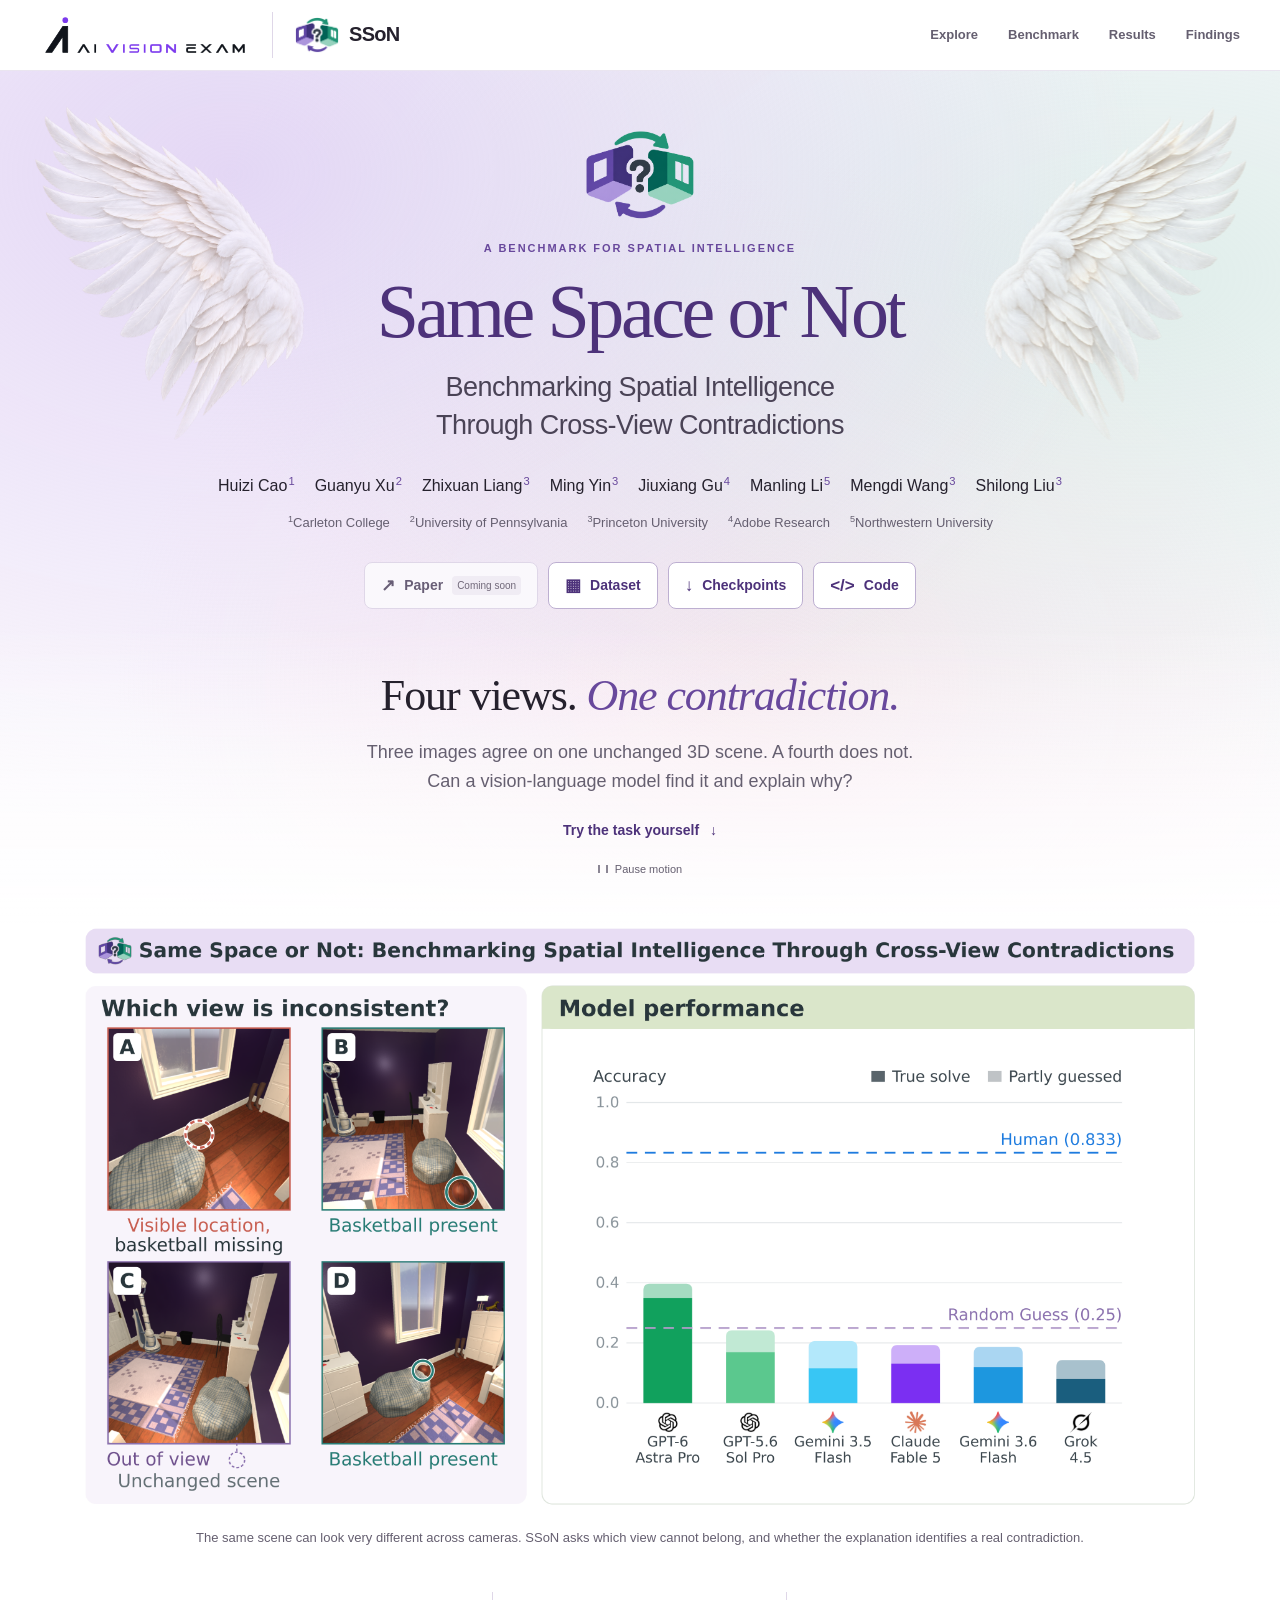
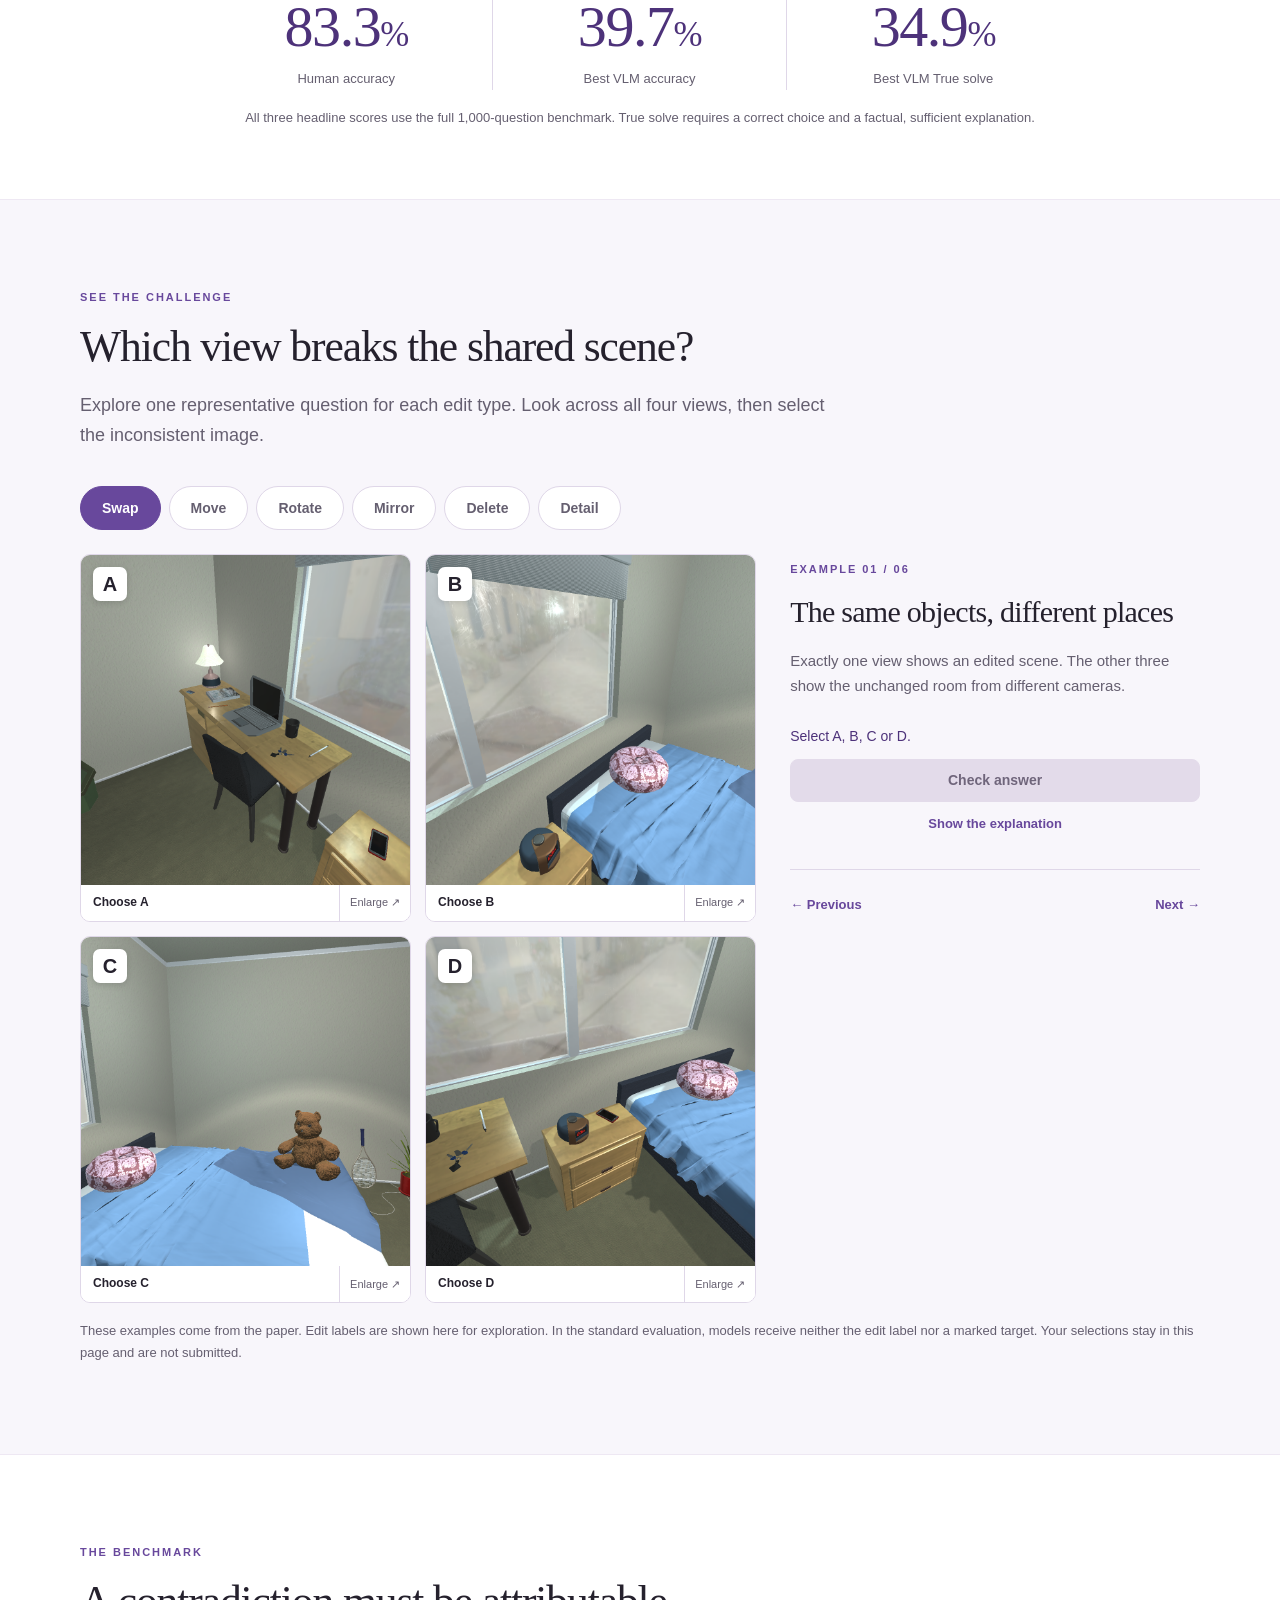
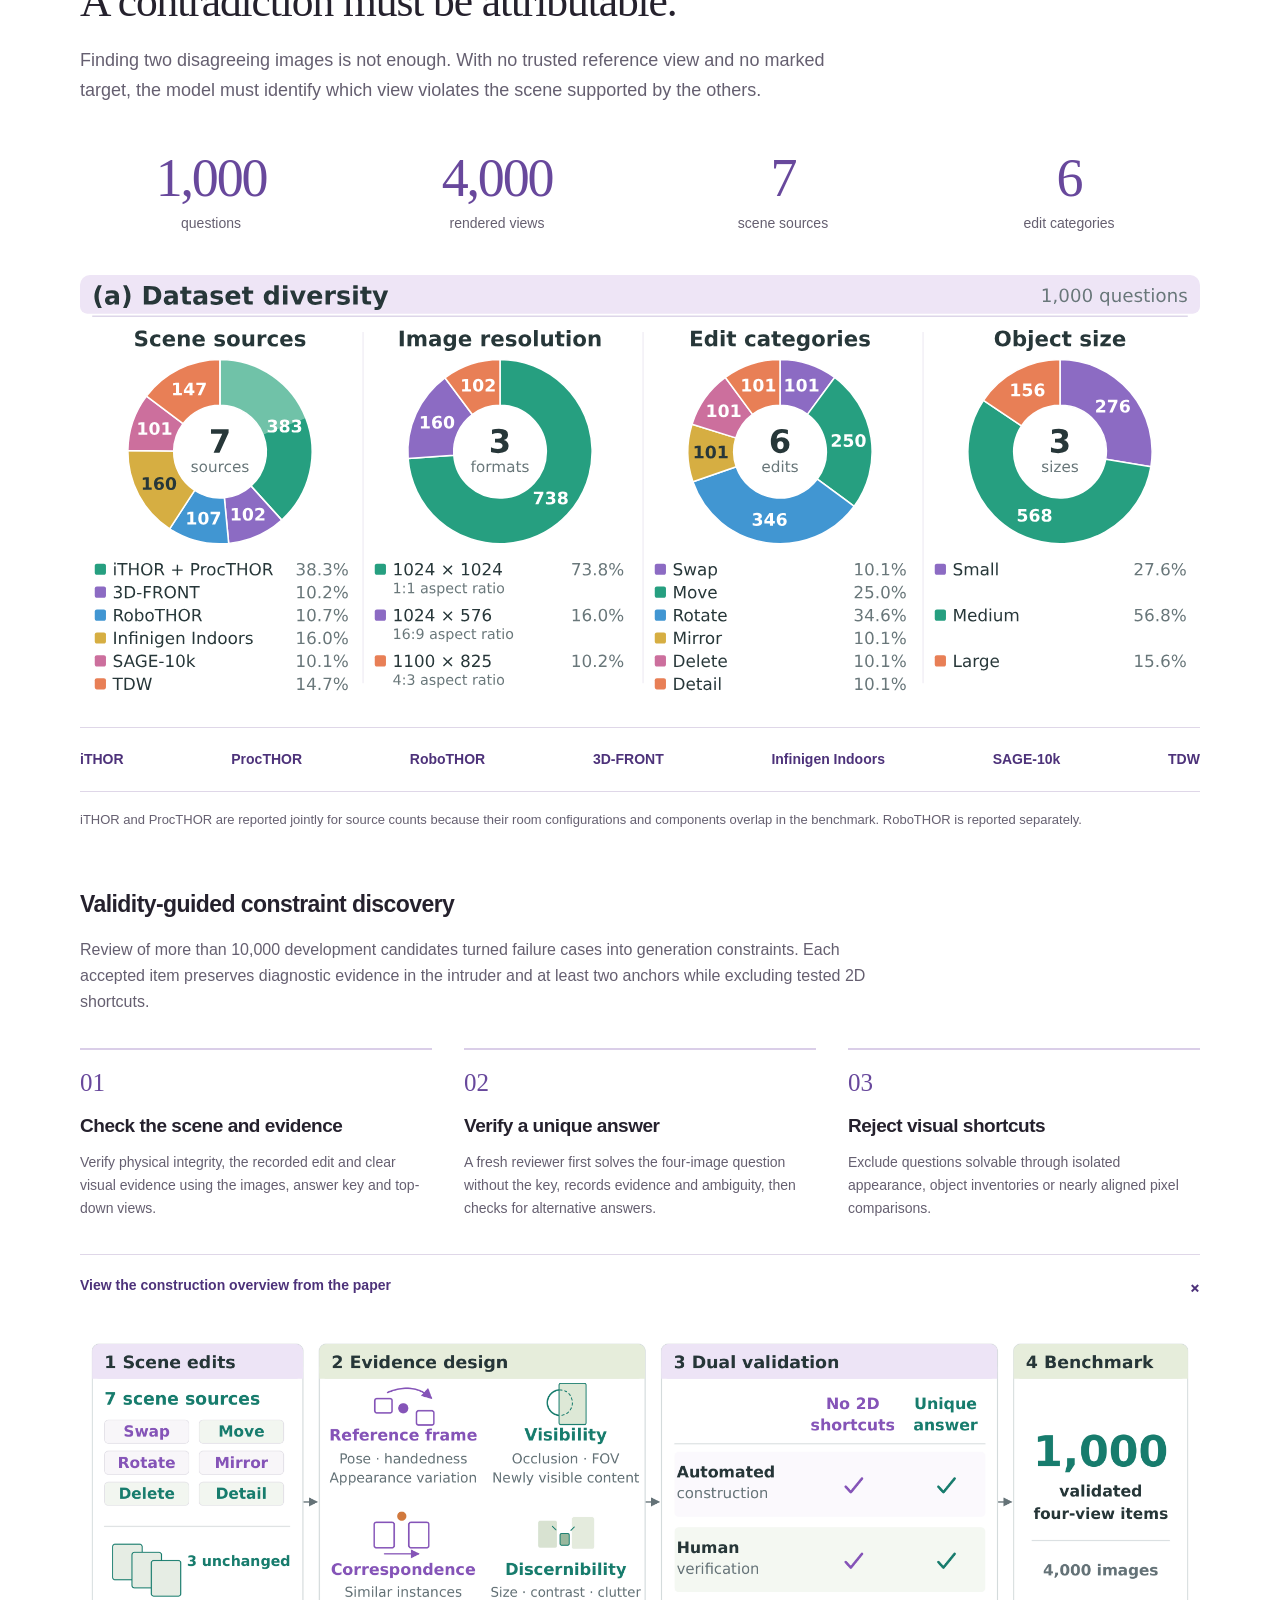
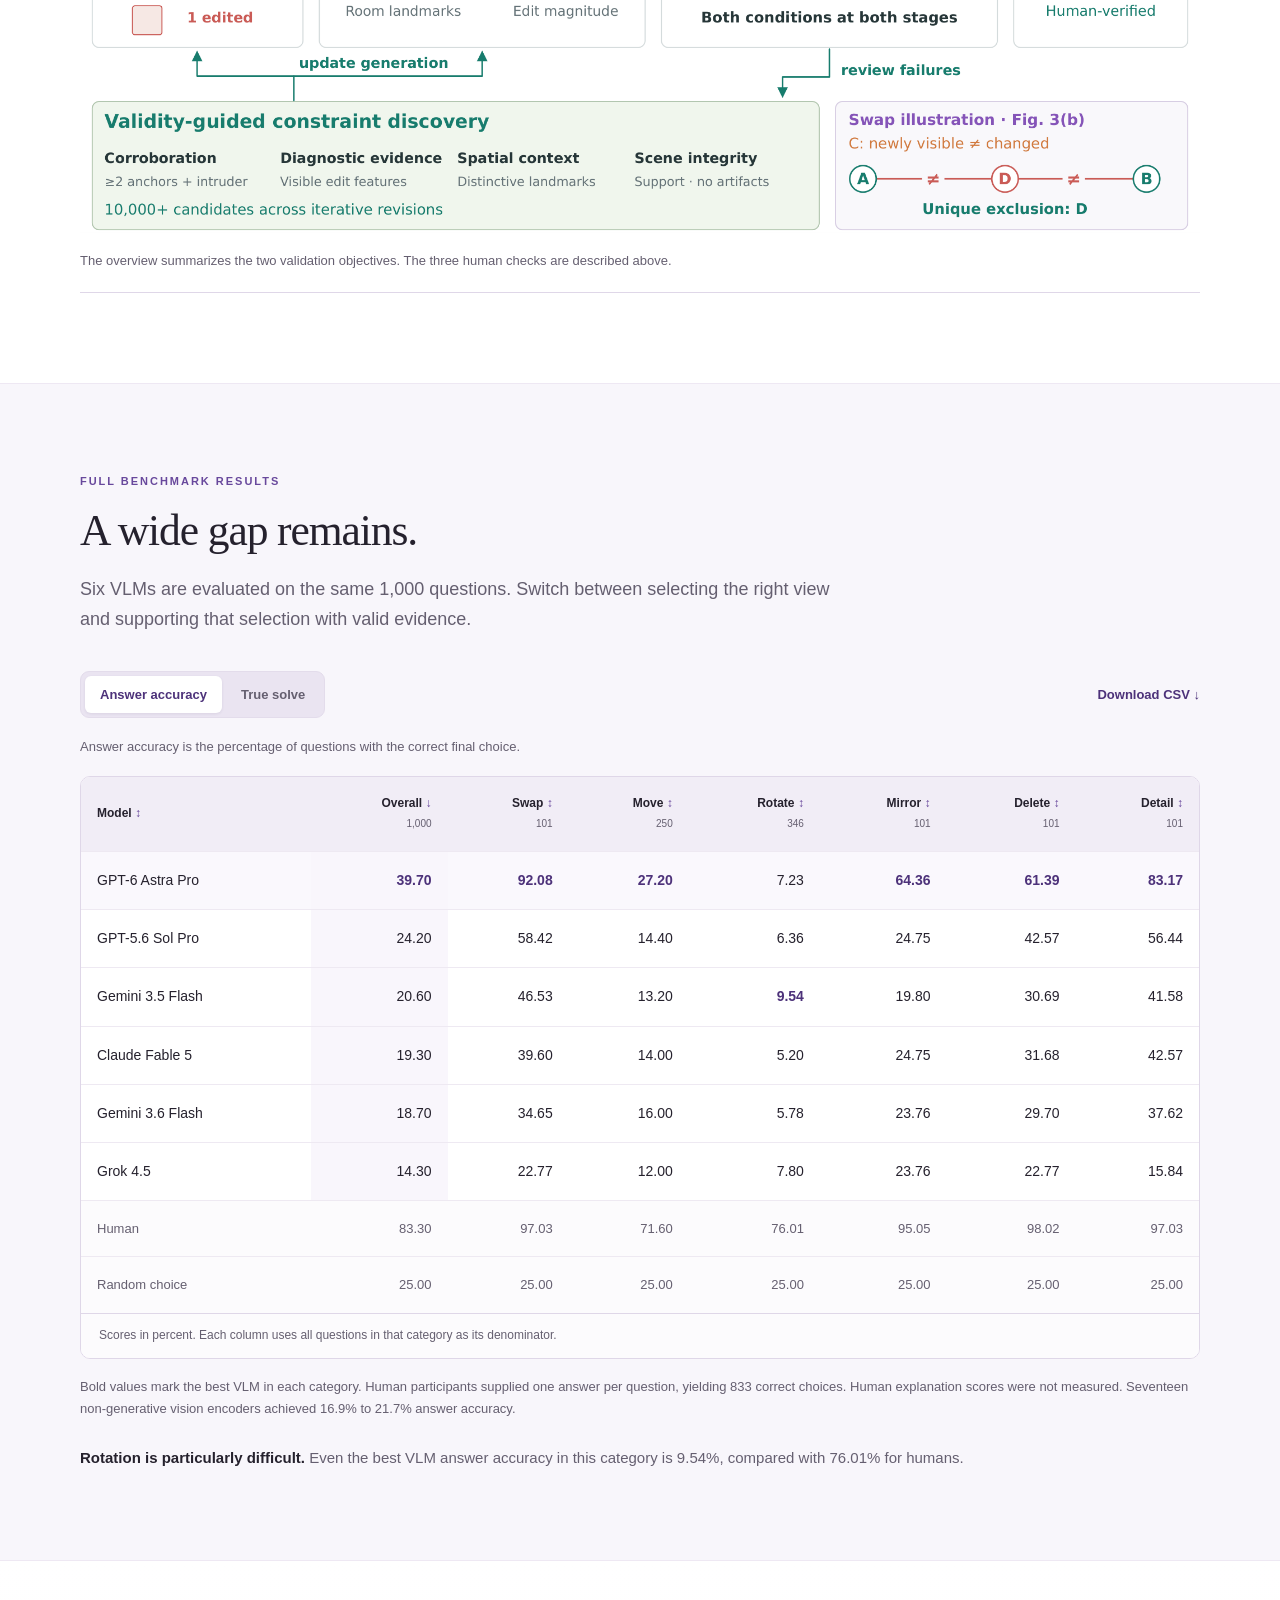
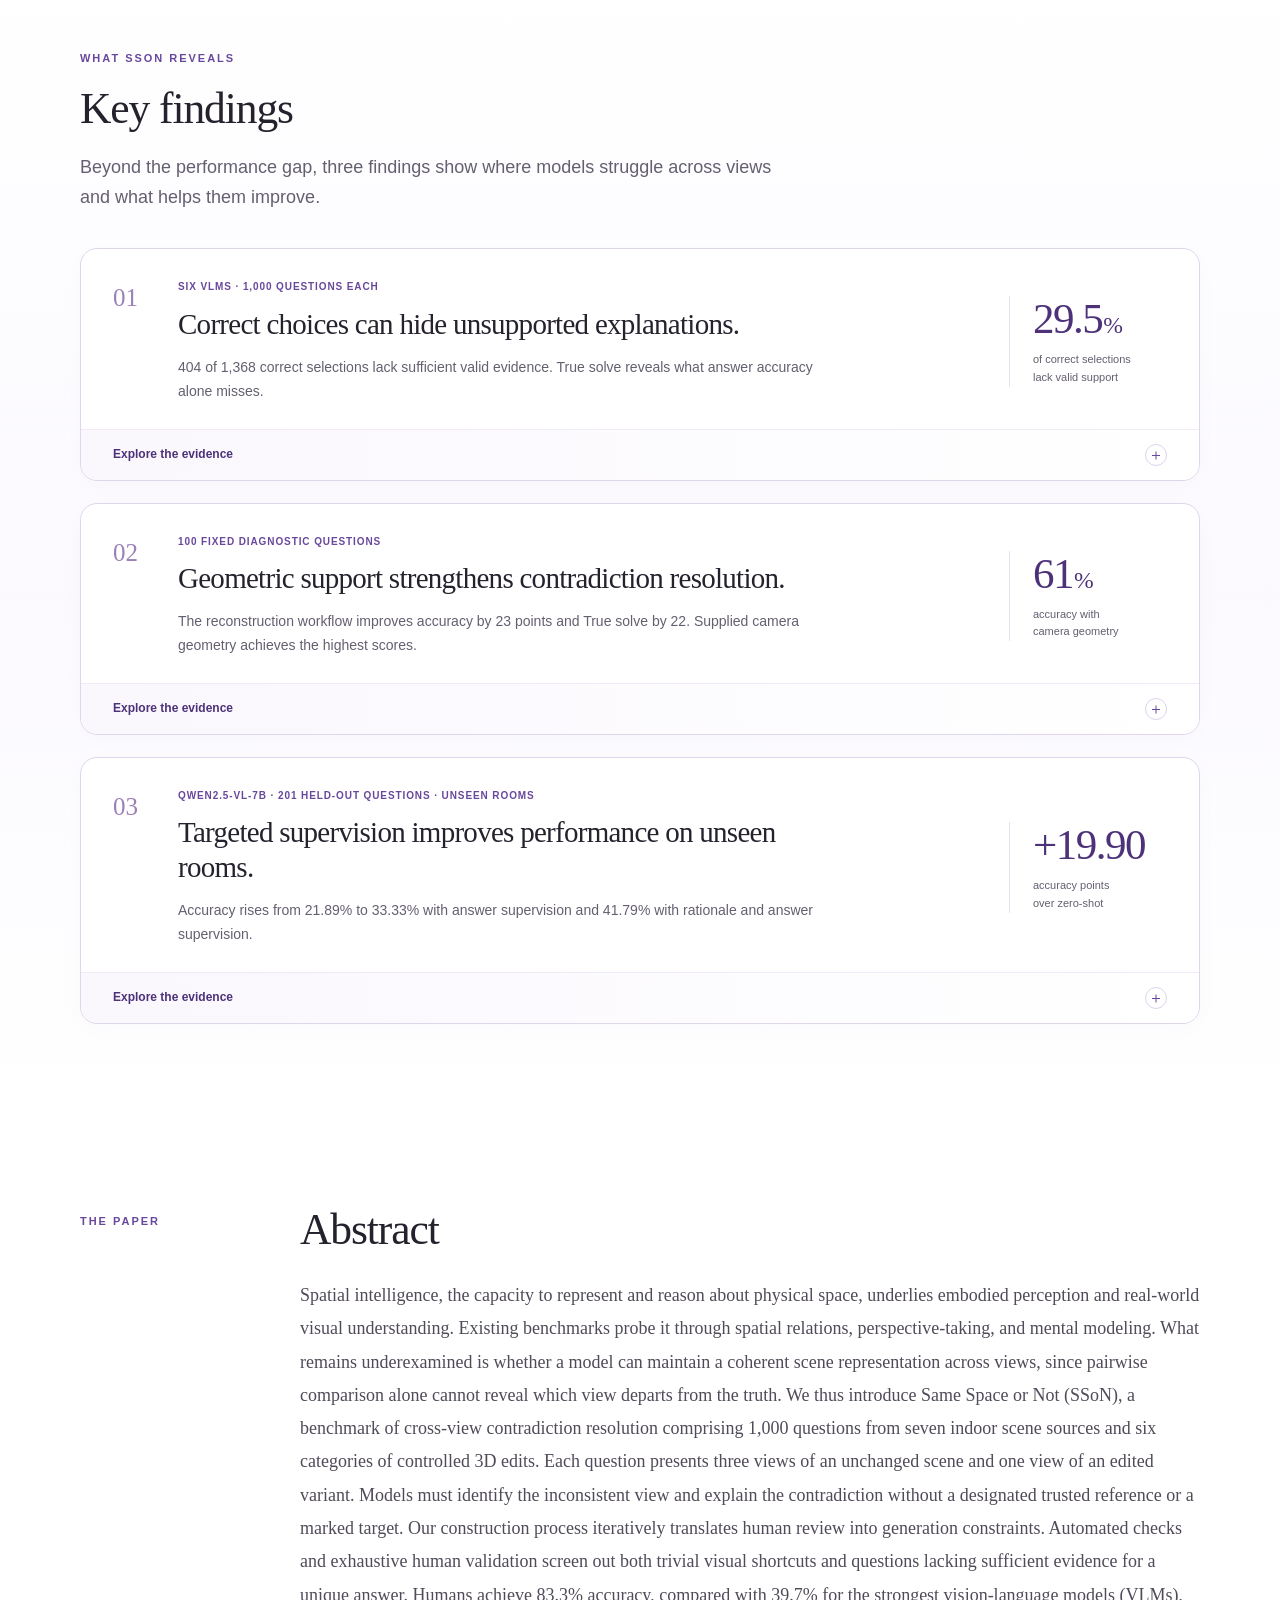
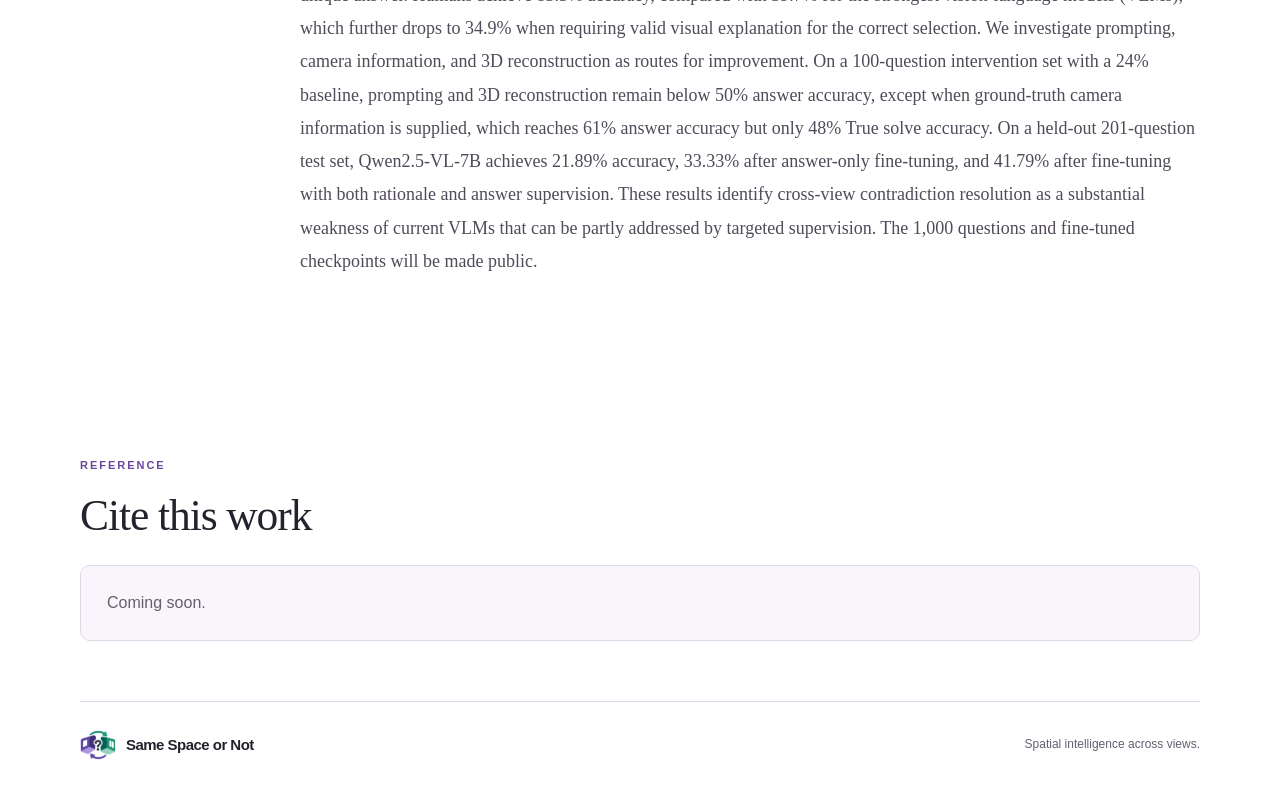
==== commit 1d7654ef: "Add files via upload" ====
--- a/index.html
+++ b/index.html
@@ -60,7 +60,7 @@
         <span>Huizi Cao<sup>1</sup></span><span>Guanyu Xu<sup>2</sup></span><span>Zhixuan Liang<sup>3</sup></span><span>Ming Yin<sup>3</sup></span><span>Jiuxiang Gu<sup>4</sup></span><span>Manling Li<sup>5</sup></span><span>Mengdi Wang<sup>3</sup></span><span>Shilong Liu<sup>3</sup></span>
       </div>
       <div class="affiliations" aria-label="Affiliations">
-        <span><sup>1</sup>Carleton College</span><span><sup>2</sup>University of Pennsylvania</span><span><sup>3</sup>Princeton University</span><span><sup>4</sup>Adobe Systems</span><span><sup>5</sup>Northwestern University</span>
+        <span><sup>1</sup>Carleton College</span><span><sup>2</sup>University of Pennsylvania</span><span><sup>3</sup>Princeton University</span><span><sup>4</sup>Adobe Research</span><span><sup>5</sup>Northwestern University</span>
       </div>
       <div class="resource-buttons" id="resources" aria-label="Research resources">
         <a class="button resource-link" data-resource="paper" aria-disabled="true"><span class="button-symbol" aria-hidden="true">↗</span> Paper <small class="release-status">Coming soon</small></a>
@@ -222,7 +222,7 @@
     </section>
   </main>
 
-  <footer class="site-footer wrap"><a class="brand" href="#top"><img src="assets/logo.png" alt="" width="36" height="30"><span>Same Space or Not</span></a><p>Spatial intelligence across views.</p><a href="https://github.com/sson-benchmark/sson-benchmark.github.io" target="_blank" rel="noopener">Website source ↗</a></footer>
+  <footer class="site-footer wrap"><a class="brand" href="#top"><img src="assets/logo.png" alt="" width="36" height="30"><span>Same Space or Not</span></a><p>Spatial intelligence across views.</p></footer>
 
   <dialog id="image-dialog" aria-label="Enlarged question image"><div class="dialog-top"><strong id="dialog-label">View A</strong><button class="button" id="close-dialog" type="button">Close ×</button></div><img id="dialog-image" alt="Enlarged question view"></dialog>
 </body>
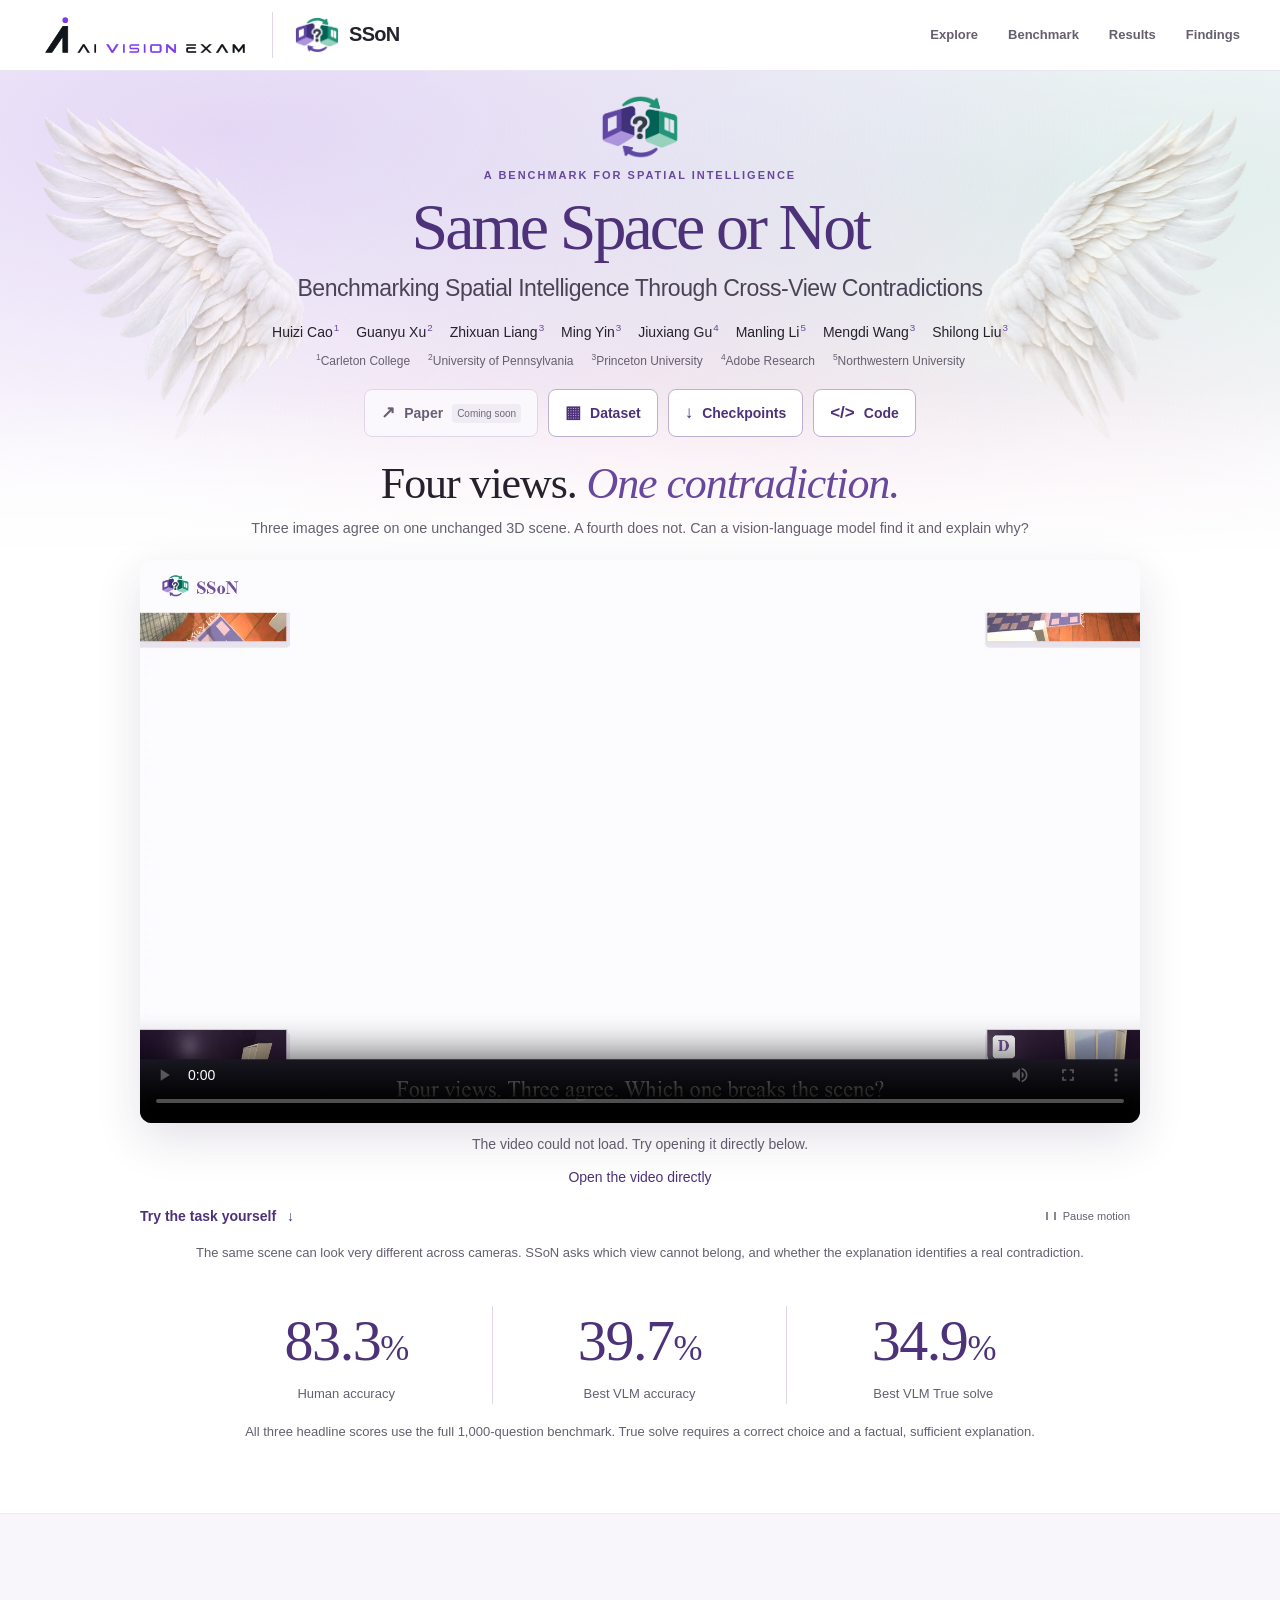
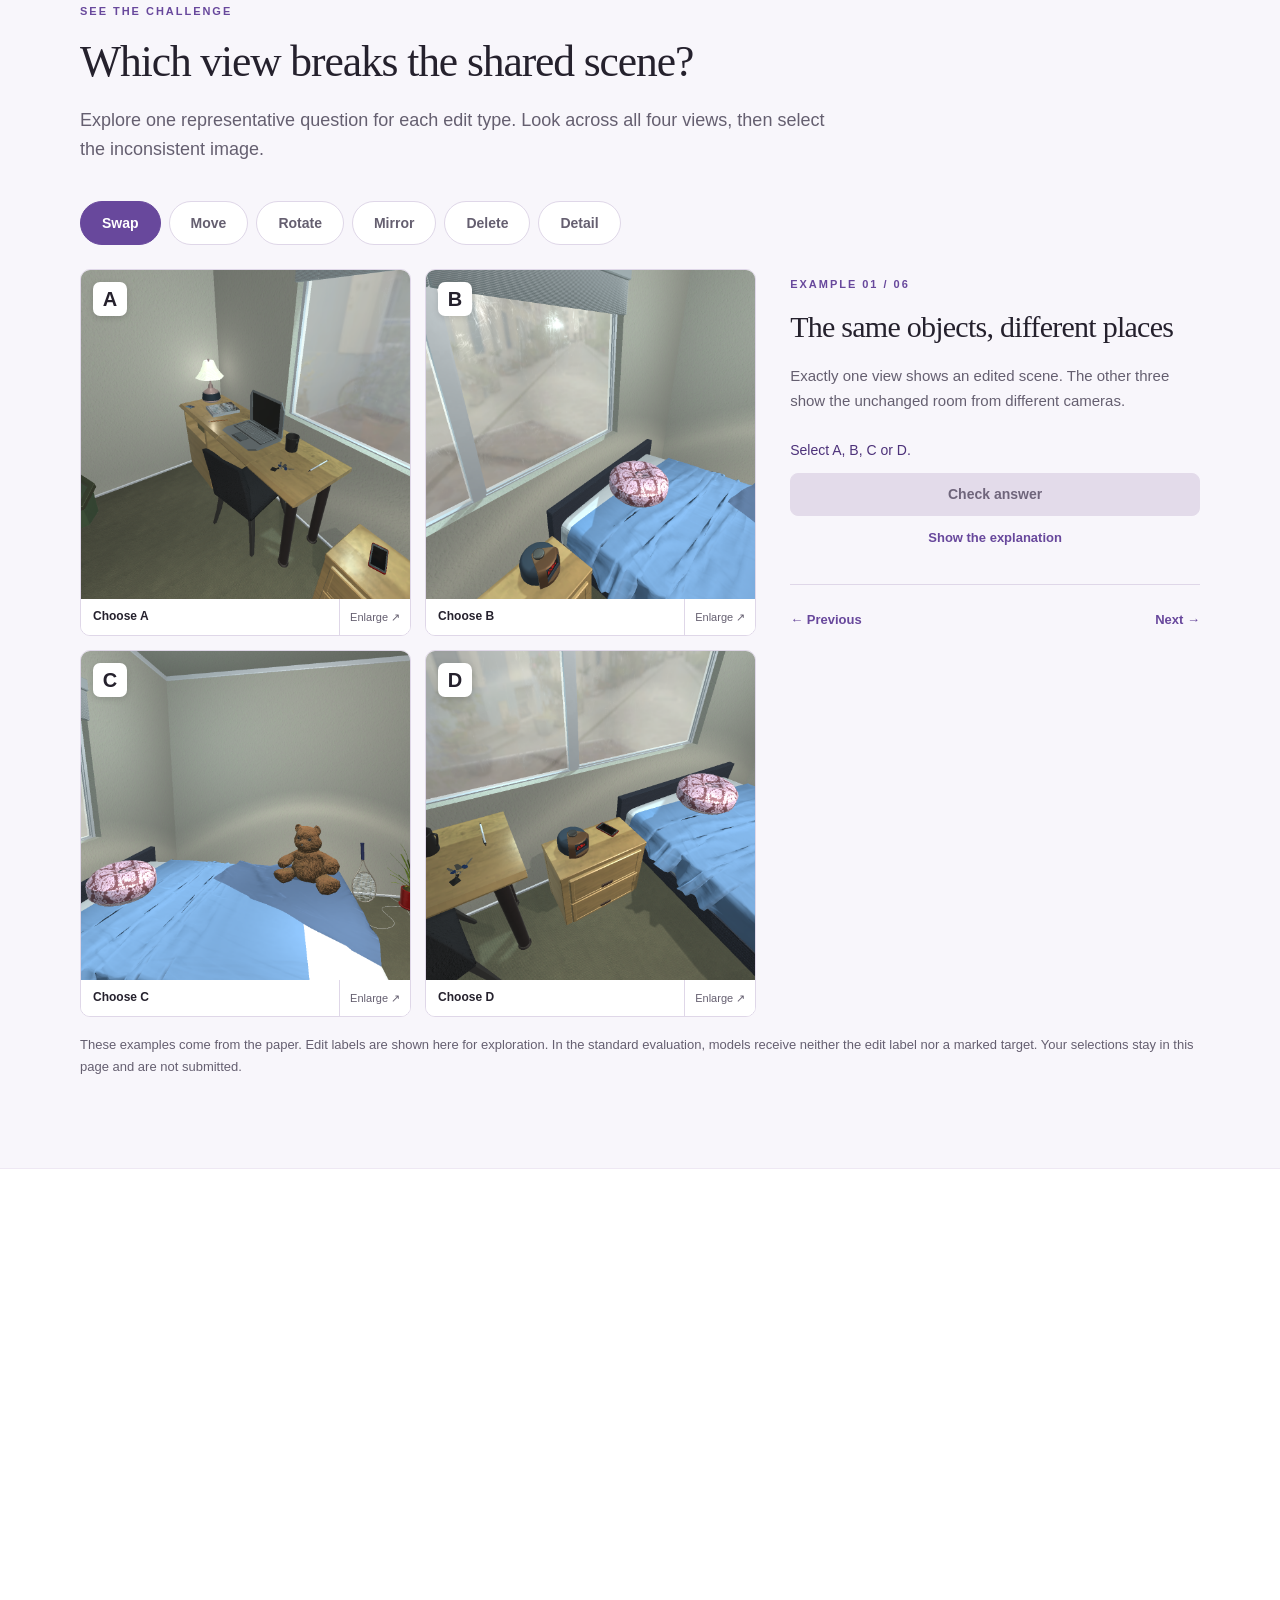
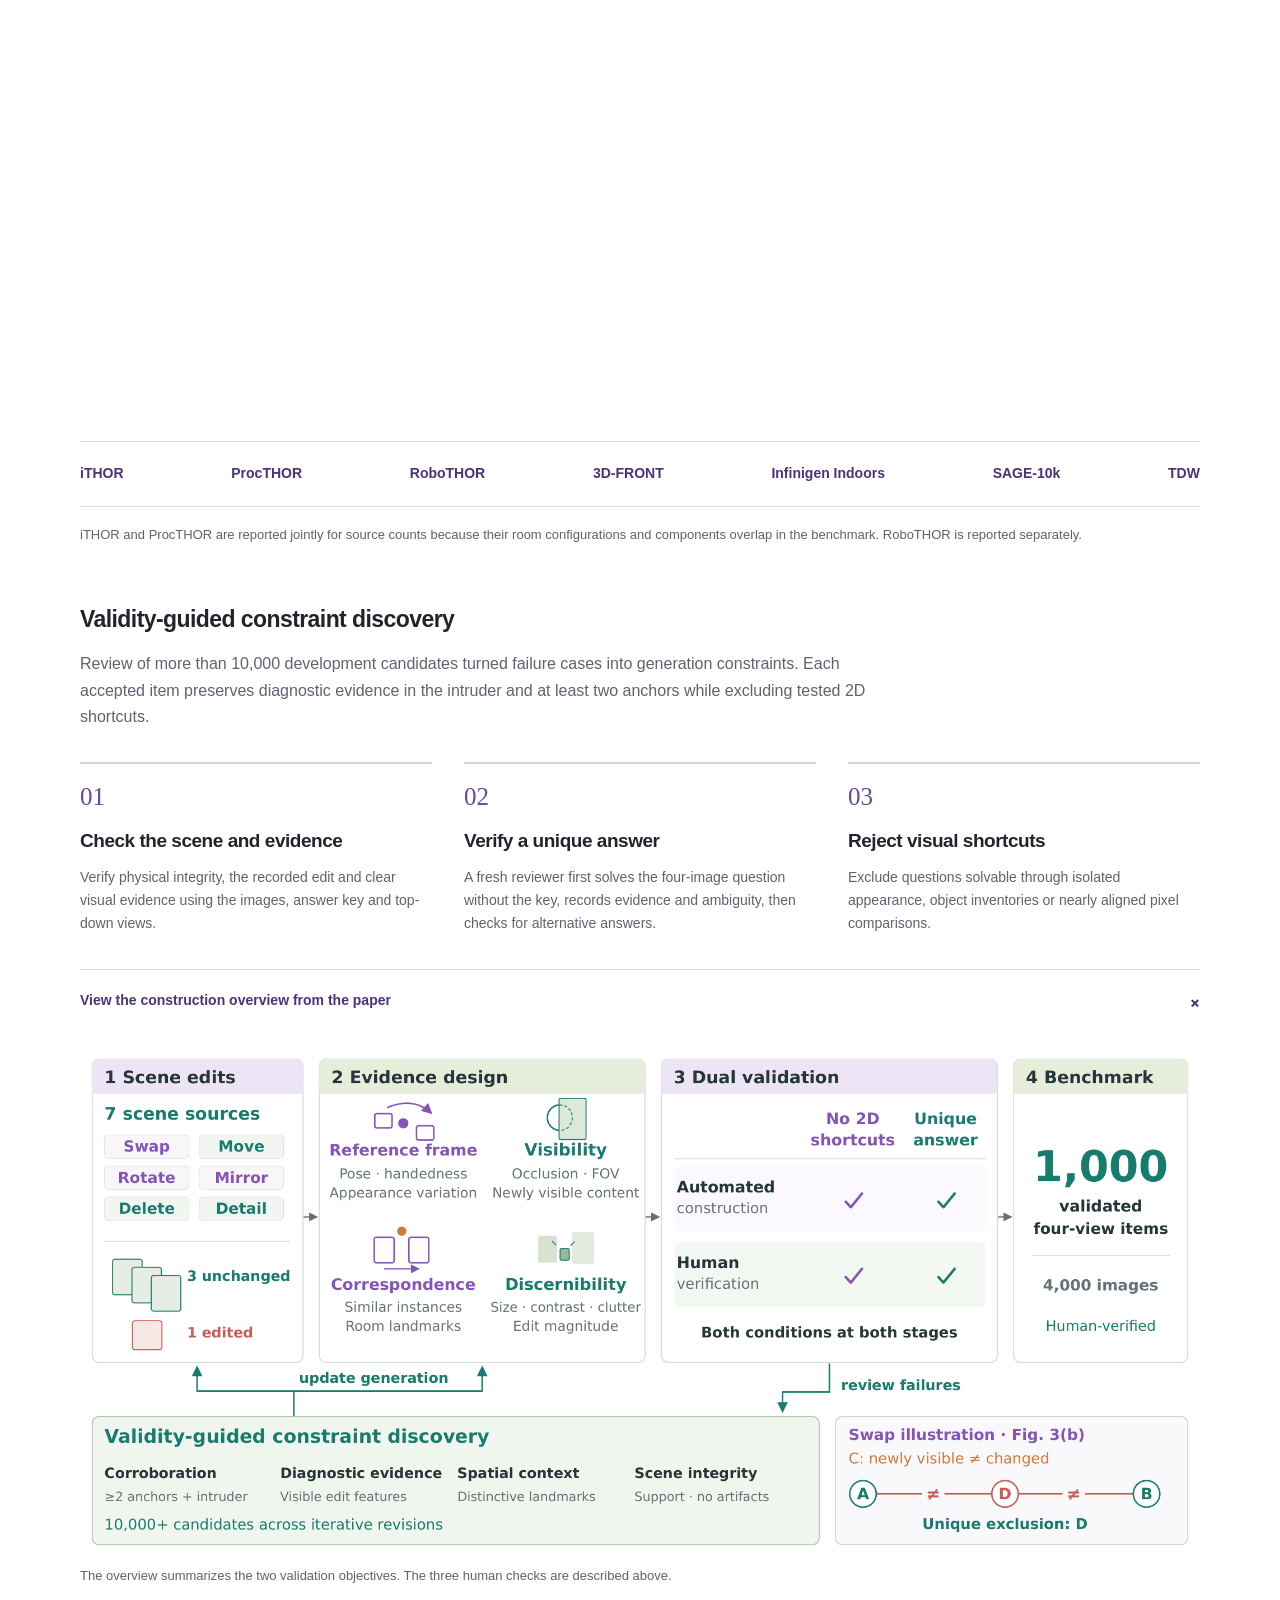
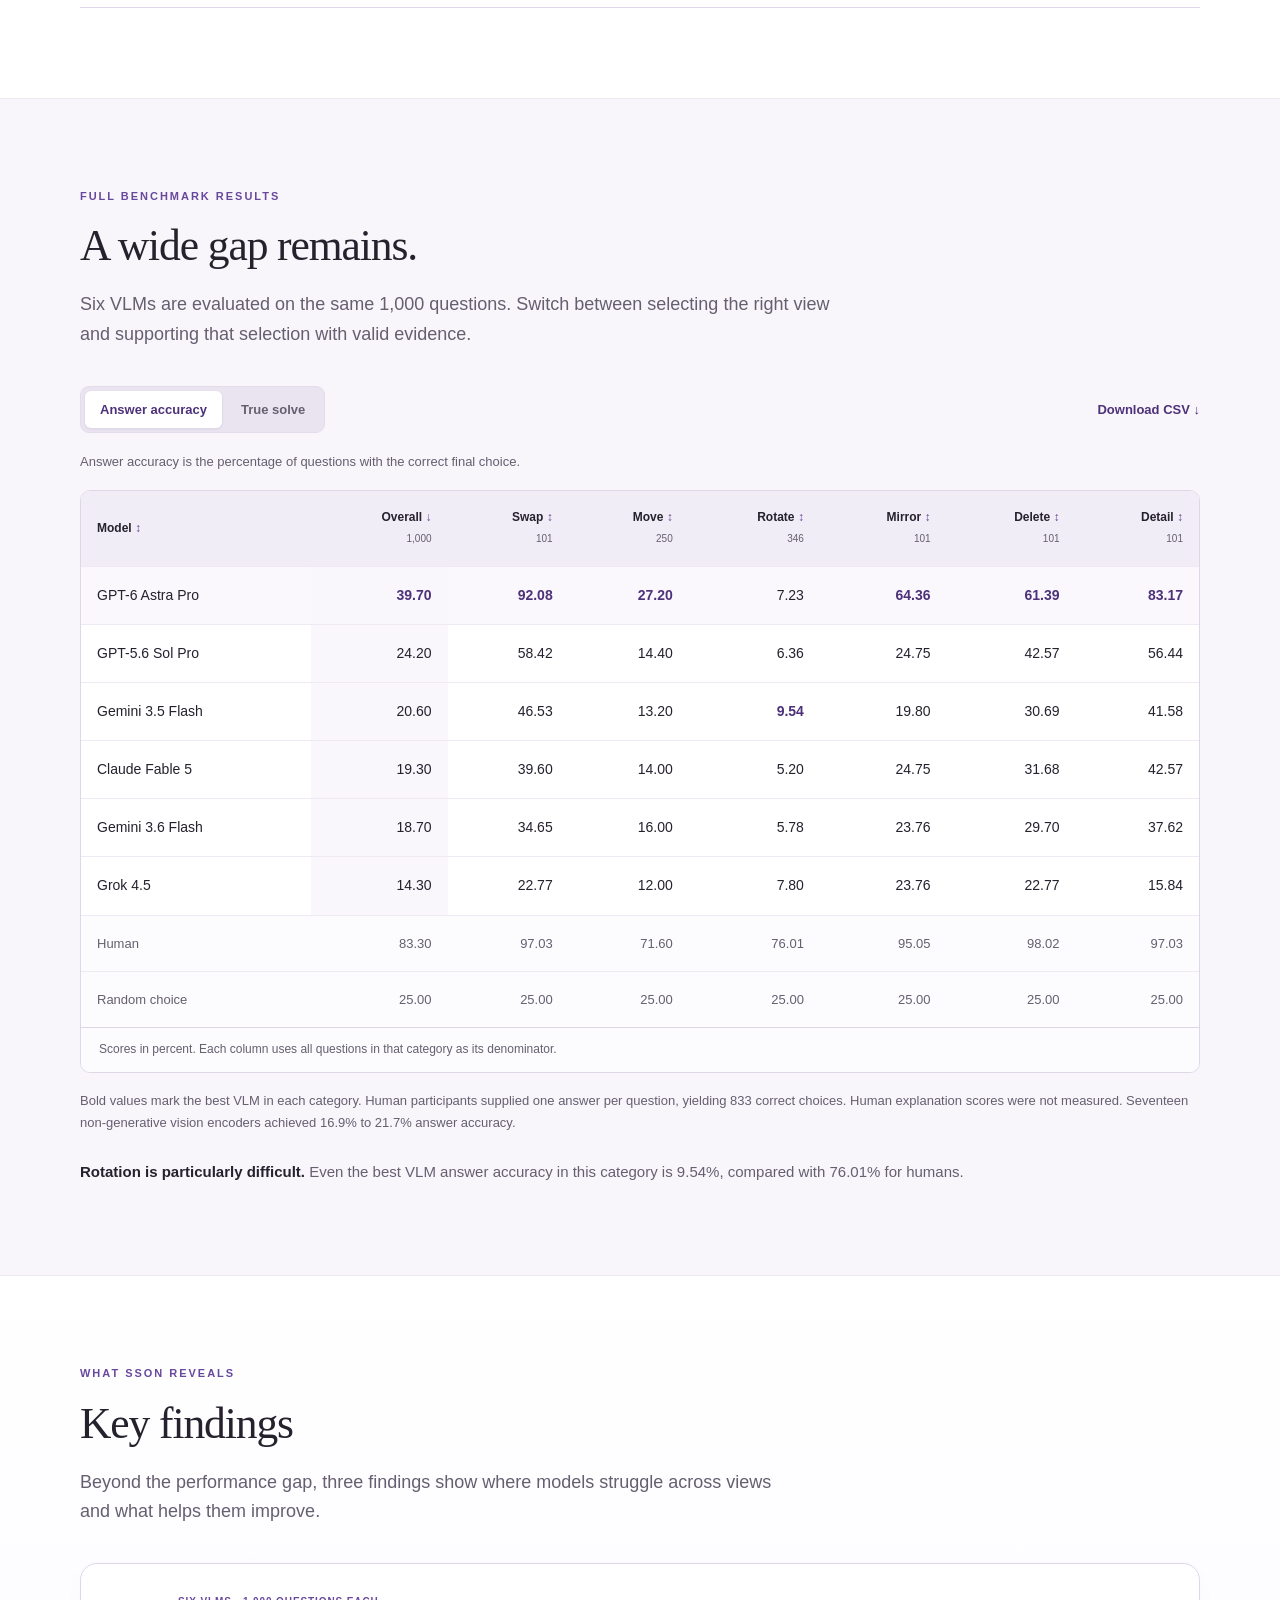
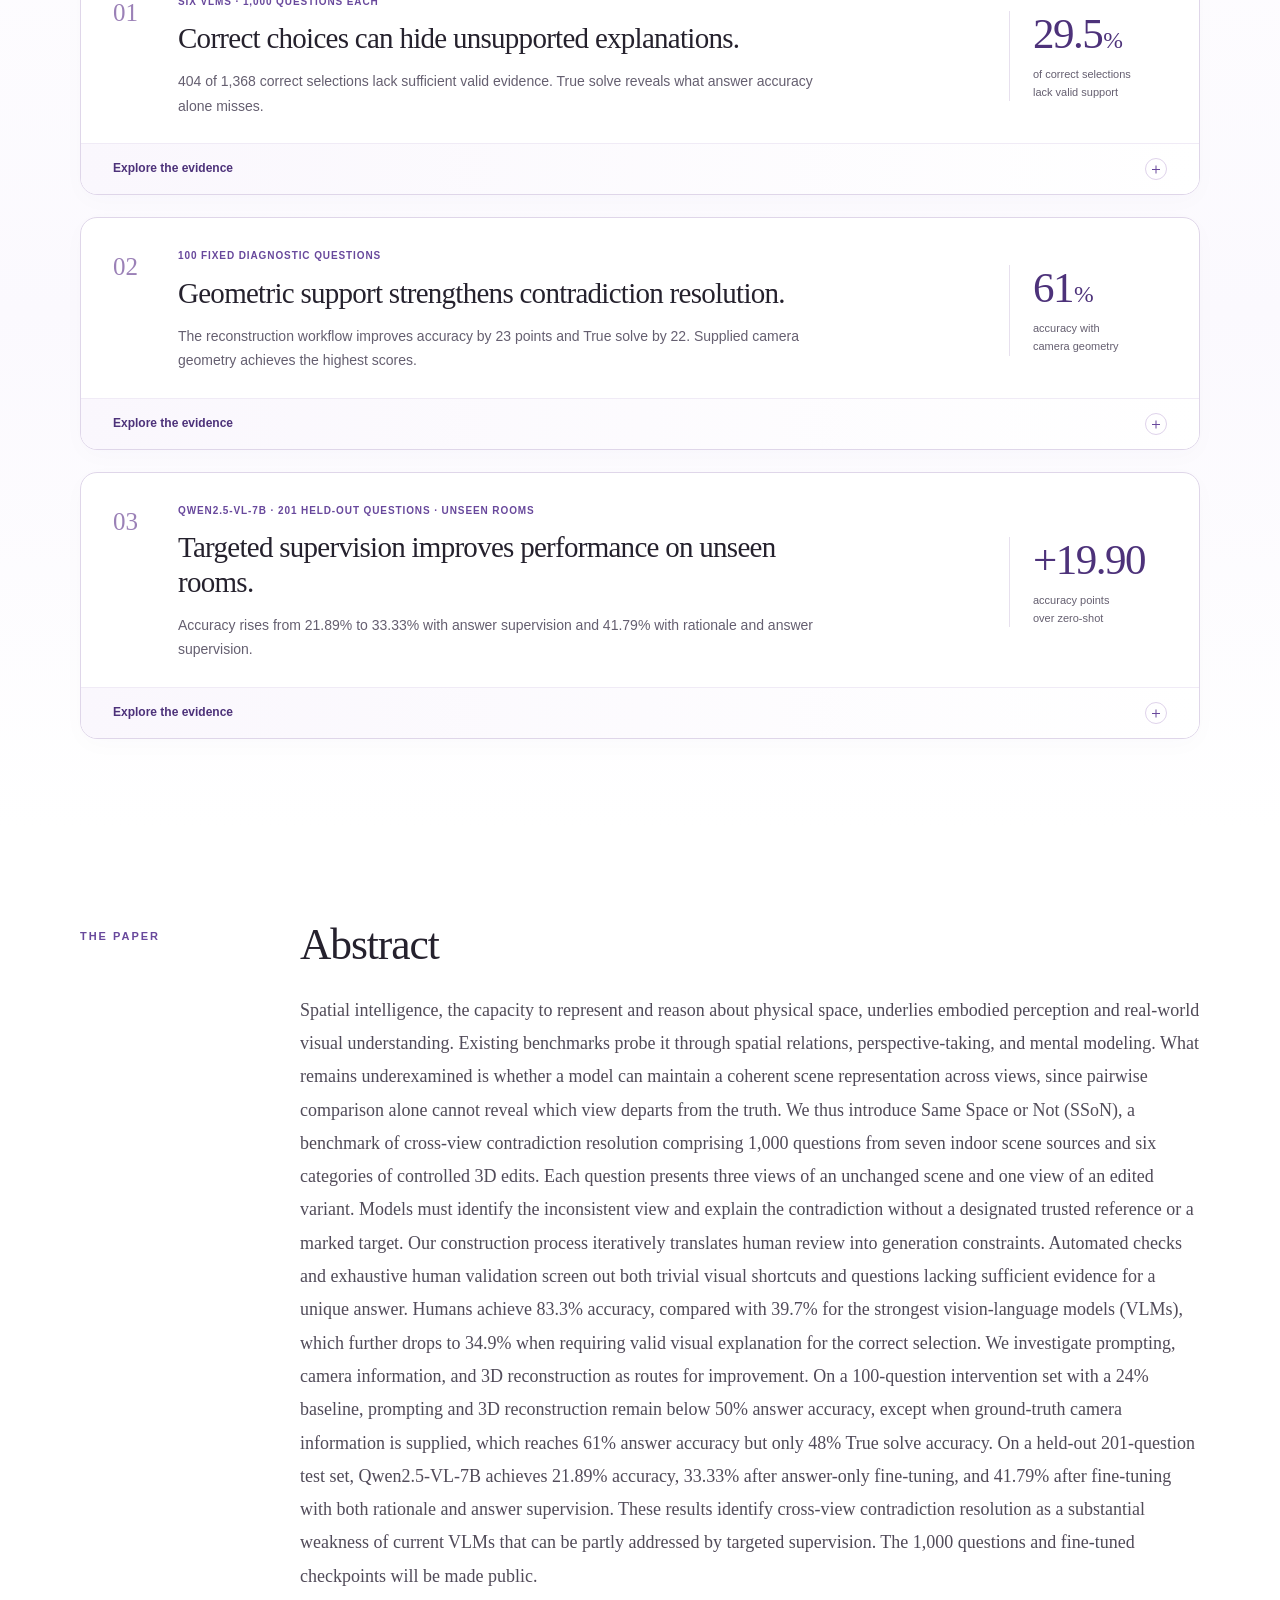
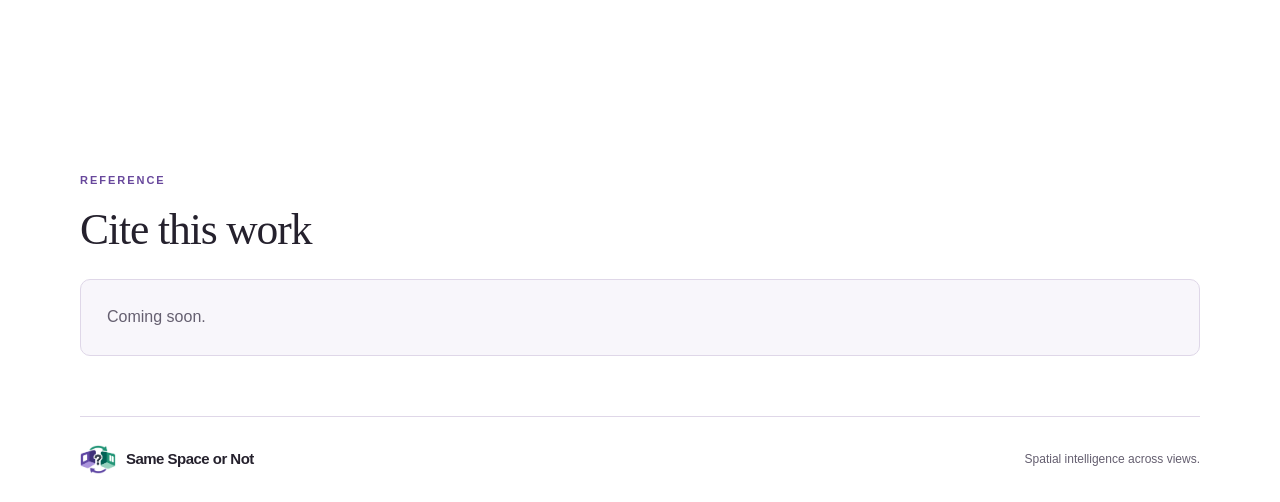
==== commit b5ebd76a: "Add files via upload" ====
--- a/index.html
+++ b/index.html
@@ -14,7 +14,7 @@
   <meta property="og:image" content="https://sson-benchmark.github.io/assets/teaser.webp">
   <meta name="twitter:card" content="summary_large_image">
   <link rel="icon" href="assets/logo.png" type="image/png">
-  <link rel="stylesheet" href="styles.css">
+  <link rel="stylesheet" href="styles.css?v=20261013-video">
   <link rel="stylesheet" href="findings.css">
   <link rel="stylesheet" href="motion.css">
   <link rel="preload" as="image" href="assets/wings-white-gold.png">
@@ -22,7 +22,8 @@
   <script src="site-data.js" defer></script>
   <script src="app.js" defer></script>
   <script src="findings.js" defer></script>
-  <script src="motion.js" defer></script>
+  <script src="motion.js?v=20261013-video" defer></script>
+  <script src="hero-video.js?v=20261013-video" defer></script>
 </head>
 <body>
   <a class="skip-link" href="#main">Skip to content</a>
@@ -55,7 +56,7 @@
       <img class="hero-logo" src="assets/logo.png" alt="SSoN logo" width="112" height="92">
       <p class="eyebrow">A benchmark for spatial intelligence</p>
       <h1 id="paper-title">Same Space or Not</h1>
-      <p class="paper-subtitle">Benchmarking Spatial Intelligence<br class="desktop-break"> Through Cross-View Contradictions</p>
+      <p class="paper-subtitle">Benchmarking Spatial Intelligence Through Cross-View Contradictions</p>
       <div class="authors" aria-label="Authors">
         <span>Huizi Cao<sup>1</sup></span><span>Guanyu Xu<sup>2</sup></span><span>Zhixuan Liang<sup>3</sup></span><span>Ming Yin<sup>3</sup></span><span>Jiuxiang Gu<sup>4</sup></span><span>Manling Li<sup>5</sup></span><span>Mengdi Wang<sup>3</sup></span><span>Shilong Liu<sup>3</sup></span>
       </div>
@@ -69,17 +70,26 @@
         <a class="button resource-link" data-resource="code" href="https://github.com/sson-benchmark/SSoN" target="_blank" rel="noopener" aria-disabled="false"><span class="button-symbol" aria-hidden="true">&lt;/&gt;</span> Code</a>
       </div>
       <div class="hero-statement">
-        <h2 data-letter-reveal>Four views. <em>One contradiction.</em></h2>
-        <p>Three images agree on one unchanged 3D scene. A fourth does not.<br class="desktop-break"> Can a vision-language model find it and explain why?</p>
-        <a class="text-link" href="#explore">Try the task yourself <span aria-hidden="true">↓</span></a>
-        <div class="motion-control"><button type="button" id="motion-toggle" aria-pressed="false" hidden>Pause motion</button></div>
+        <h2 id="hero-video-heading" data-letter-reveal>Four views. <em>One contradiction.</em></h2>
+        <p>Three images agree on one unchanged 3D scene. A fourth does not. Can a vision-language model find it and explain why?</p>
       </div>
     </section>
     </div>
 
     <section class="teaser-section wrap" aria-label="Task overview and headline results">
-      <figure class="paper-figure" data-reveal>
-        <a class="image-open" href="assets/teaser.webp" target="_blank" rel="noopener" aria-label="Open the original teaser at full resolution"><img src="assets/teaser.webp" alt="Four views of a room illustrate a missing basketball. A chart compares six VLMs with human performance and separates True solve from Partly guessed answers." width="1800" height="945" fetchpriority="high"></a>
+      <figure class="hero-video-figure">
+        <div class="hero-video-player">
+          <video id="sson-video" controls playsinline preload="auto" width="1920" height="1080" poster="assets/video-poster.webp" src="assets/SSoN_video.mp4" aria-label="SSoN research video with English narration and on-screen captions">
+            Your browser does not support embedded video. <a href="assets/SSoN_video.mp4">Open the SSoN video</a>.
+          </video>
+          <button class="video-sound-toggle" id="video-sound-toggle" type="button" hidden>Turn sound on</button>
+        </div>
+        <p class="video-status" id="video-status" role="status" hidden></p>
+        <p class="video-open" id="video-open" hidden><a href="assets/SSoN_video.mp4">Open the video directly</a></p>
+        <div class="hero-video-tools">
+          <a class="text-link" href="#explore">Try the task yourself <span aria-hidden="true">↓</span></a>
+          <div class="motion-control"><button type="button" id="motion-toggle" aria-pressed="false" hidden>Pause motion</button></div>
+        </div>
         <figcaption>The same scene can look very different across cameras. SSoN asks which view cannot belong, and whether the explanation identifies a real contradiction.</figcaption>
       </figure>
       <div class="headline-stats" data-reveal aria-label="Main evaluation summary">
--- a/styles.css
+++ b/styles.css
@@ -46,3 +46,64 @@
   .series-brand img{width:158px}
   .site-header .nav-wrap nav{gap:6px 18px}
 }
+
+/* Compact first screen: the video is visible below the completed headline. */
+.hero{padding-top:24px;padding-bottom:20px}
+.hero-logo{width:78px;height:auto;margin-bottom:9px}
+.hero>.eyebrow{margin-bottom:8px}
+.hero h1{font-size:clamp(46px,5.2vw,66px)}
+.paper-subtitle{font-size:clamp(18px,1.8vw,24px);line-height:1.35;margin:10px auto 16px}
+.authors{font-size:14px;gap:4px 17px;max-width:1040px}
+.affiliations{font-size:12px;gap:3px 17px;margin-top:7px;max-width:1040px}
+.resource-buttons{margin-top:18px}
+.hero-statement{max-width:none;margin:22px auto 0}
+.hero-statement p{font-size:clamp(14px,1.12vw,16px);line-height:1.6;margin:8px auto 0;max-width:1120px}
+.hero-video-figure{max-width:1000px;margin-inline:auto}
+.hero-video-player{position:relative;isolation:isolate;border-radius:12px;background:#f9f7fd;box-shadow:0 16px 46px rgba(54,36,76,.14)}
+.hero-video-player video{display:block;width:100%;height:auto;aspect-ratio:16/9;object-fit:contain;border-radius:12px;background:#f9f7fd}
+.hero-video-player video:focus-visible{outline:3px solid var(--purple);outline-offset:4px}
+.hero-video-player video:fullscreen{border-radius:0;background:#000}
+.video-sound-toggle{position:absolute;top:14px;right:14px;z-index:2;display:inline-flex;align-items:center;gap:8px;min-height:44px;padding:10px 16px;border:1px solid #d8c9e9;border-radius:24px;background:rgba(255,255,255,.96);color:var(--purple-dark);font-size:14px;font-weight:650;line-height:1.4;box-shadow:0 3px 14px #34224c24;cursor:pointer}
+.video-sound-toggle:hover{background:var(--purple-pale)}
+.video-sound-toggle:before{content:"";width:16px;height:16px;background:currentColor;clip-path:polygon(0 34%,29% 34%,64% 7%,64% 93%,29% 66%,0 66%)}
+.video-status,.video-open{font-size:14px;color:var(--muted);text-align:center;margin-top:10px}
+.hero-video-tools{display:flex;align-items:center;justify-content:space-between;gap:12px;margin-top:13px}
+.hero-video-tools .text-link{margin:0}
+.hero-video-tools .motion-control{margin:0;min-height:0}
+.hero-video-figure figcaption{font-size:13px;color:var(--muted);line-height:1.7;margin:12px auto 0;max-width:900px;text-align:center}
+@media(min-width:1000px) and (max-height:800px){
+  .hero{padding-top:14px;padding-bottom:16px}
+  .hero-logo{width:66px;margin-bottom:6px}
+  .hero>.eyebrow{margin-bottom:6px}
+  .hero h1{font-size:60px}
+  .paper-subtitle{margin:7px auto 12px;font-size:21px}
+  .resource-buttons{margin-top:14px}
+  .hero-statement{margin-top:18px}
+  .hero-statement h2{font-size:40px}
+}
+@media(max-width:900px){
+  .hero{padding-top:23px}
+  .authors{font-size:14px;gap:4px 14px}
+  .affiliations{font-size:11px;gap:3px 14px}
+  .hero-statement{margin-top:20px}
+  .hero-statement p{max-width:760px}
+}
+@media(max-width:680px){
+  .hero{padding-top:20px;padding-bottom:18px}
+  .hero-logo{width:64px;margin-bottom:8px}
+  .hero h1{font-size:44px}
+  .paper-subtitle{font-size:18px;margin:9px auto 14px;max-width:440px}
+  .authors{font-size:13px;gap:4px 12px}
+  .affiliations{font-size:10px;gap:4px 11px;margin-top:8px}
+  .resource-buttons{margin-top:16px}
+  .hero-statement{margin-top:20px}
+  .hero-statement h2{font-size:30px}
+  .hero-statement p{font-size:14px;line-height:1.5;margin-top:9px}
+  .hero-video-player,.hero-video-player video{border-radius:9px}
+  .video-sound-toggle{top:9px;right:9px;min-height:40px;padding:8px 12px;font-size:12px}
+  .hero-video-tools{margin-top:10px}
+  .hero-video-tools .text-link{font-size:13px}
+  .hero-video-figure figcaption{font-size:11px;text-align:left;margin-top:9px}
+}
+@media(max-width:360px){.hero h1{font-size:39px}.hero-statement h2{font-size:28px}}
+@media print{.hero-video-tools,.video-sound-toggle{display:none!important}.hero-video-player{box-shadow:none}.hero{padding-top:0}}
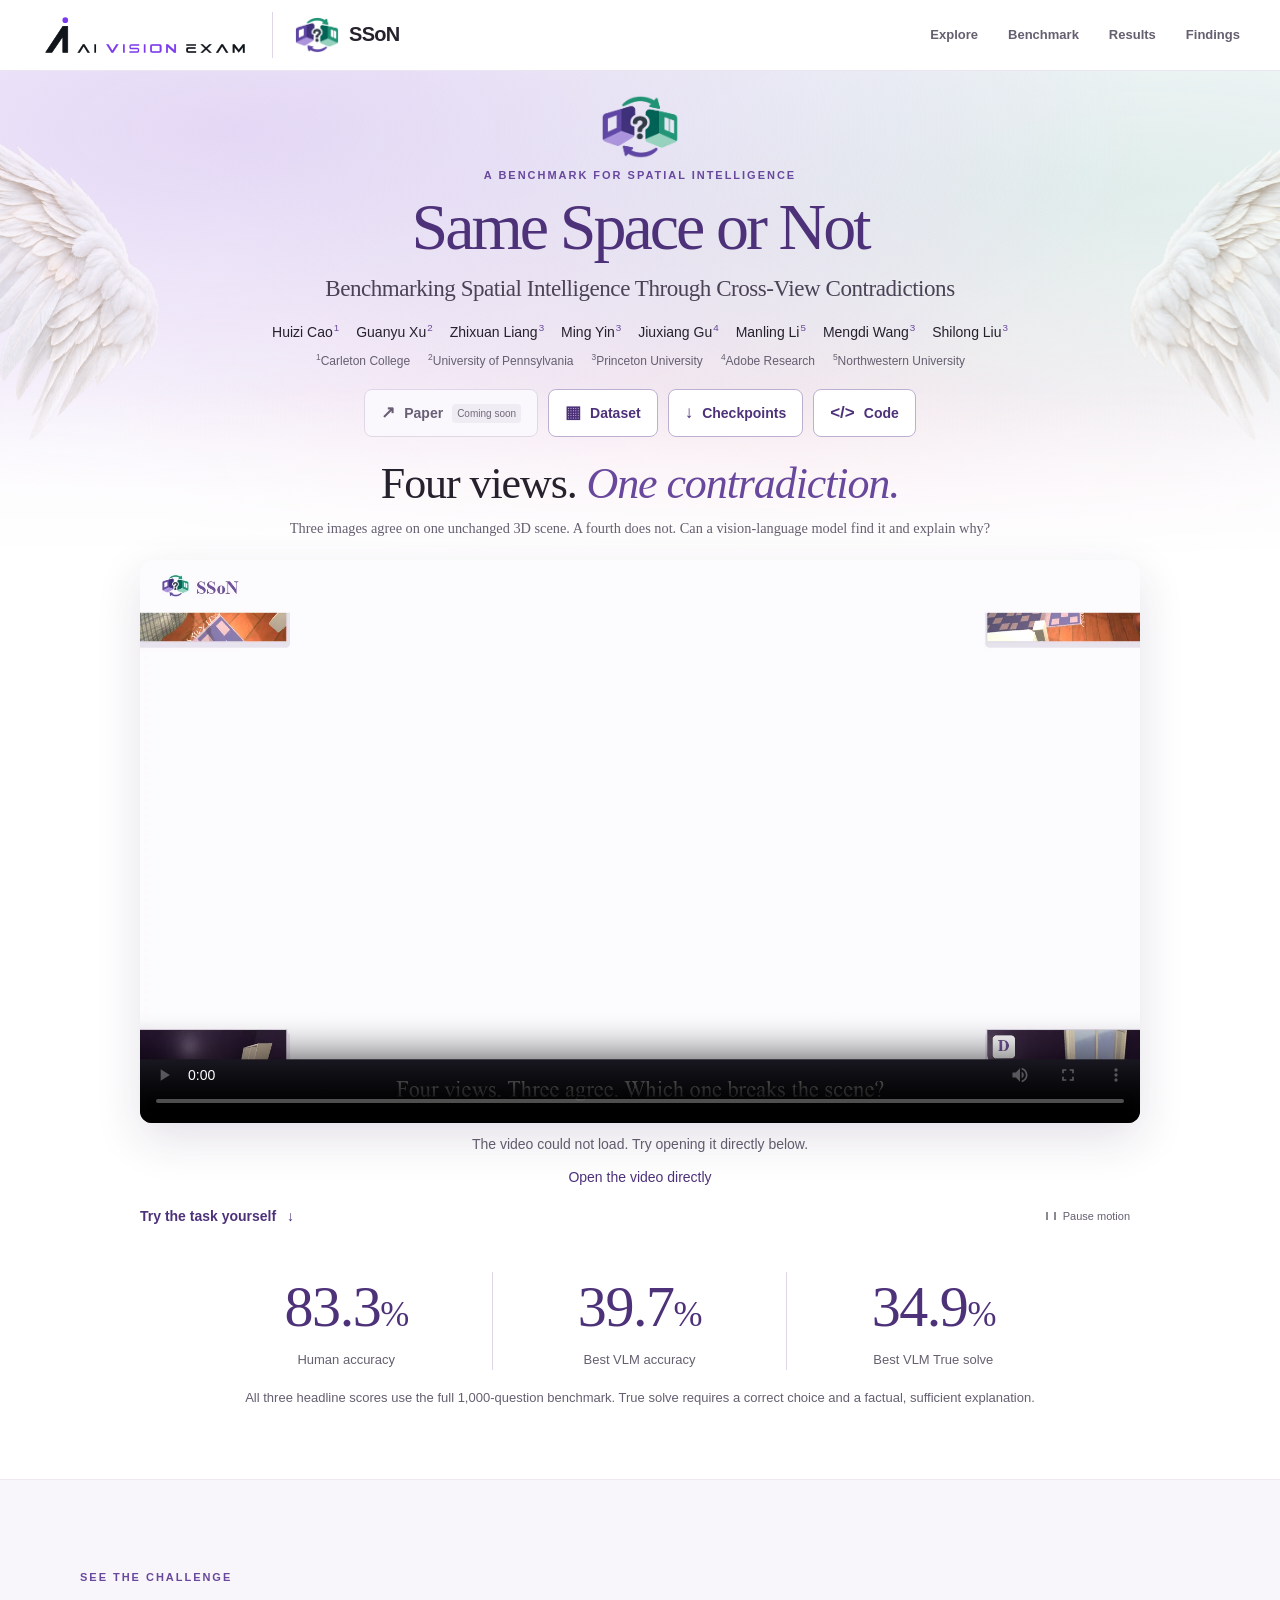
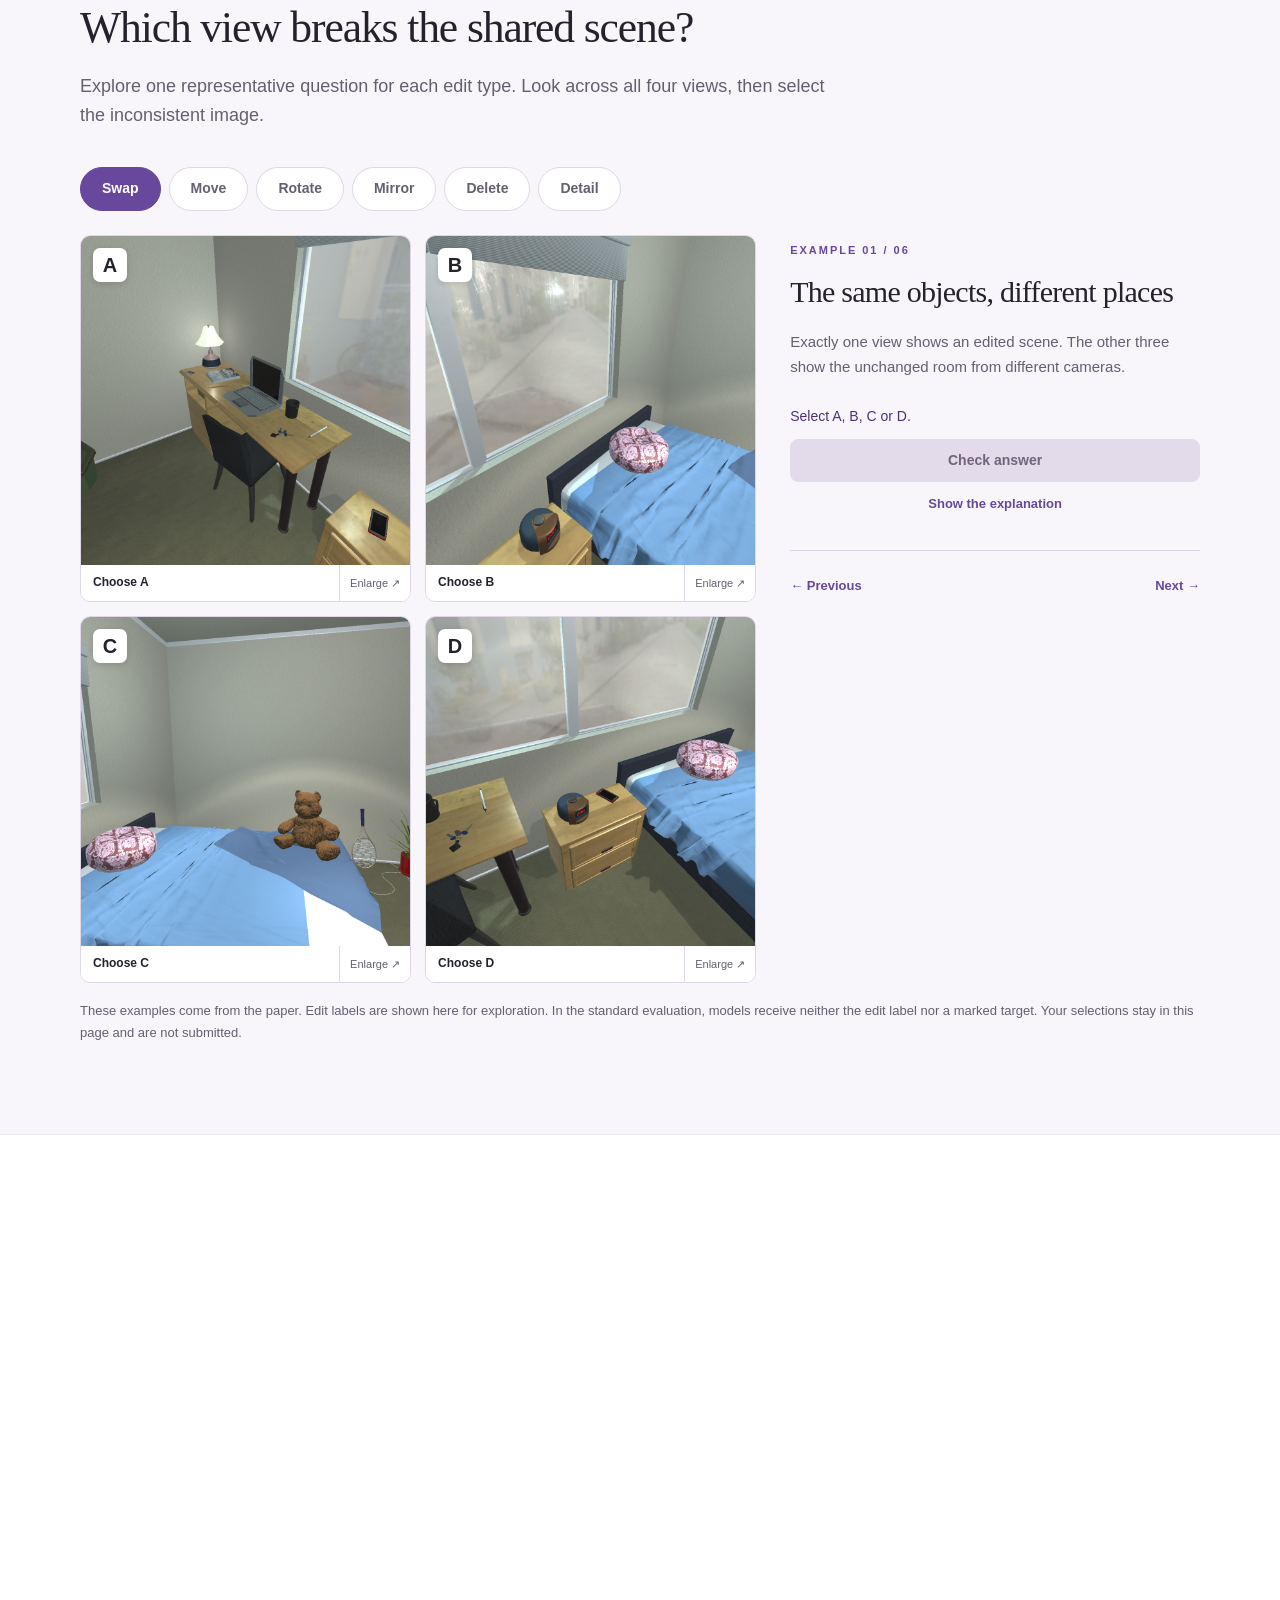
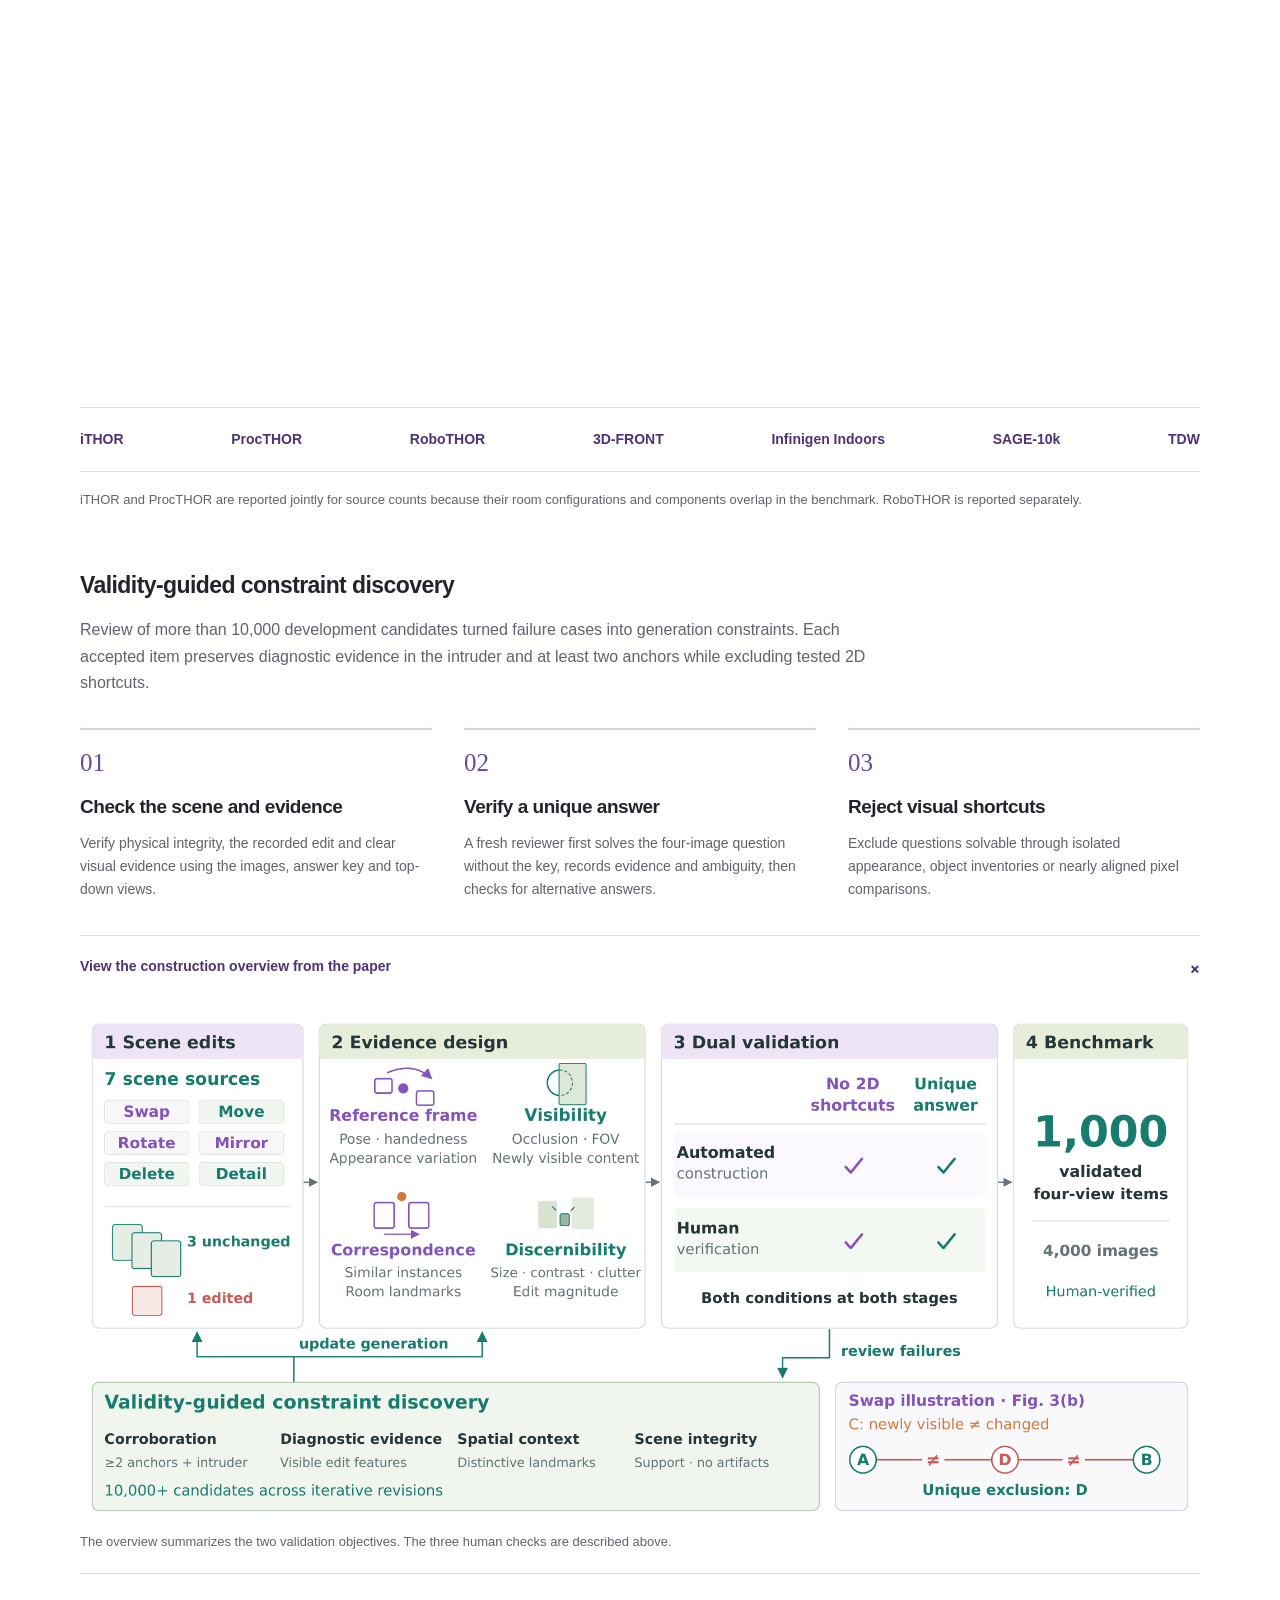
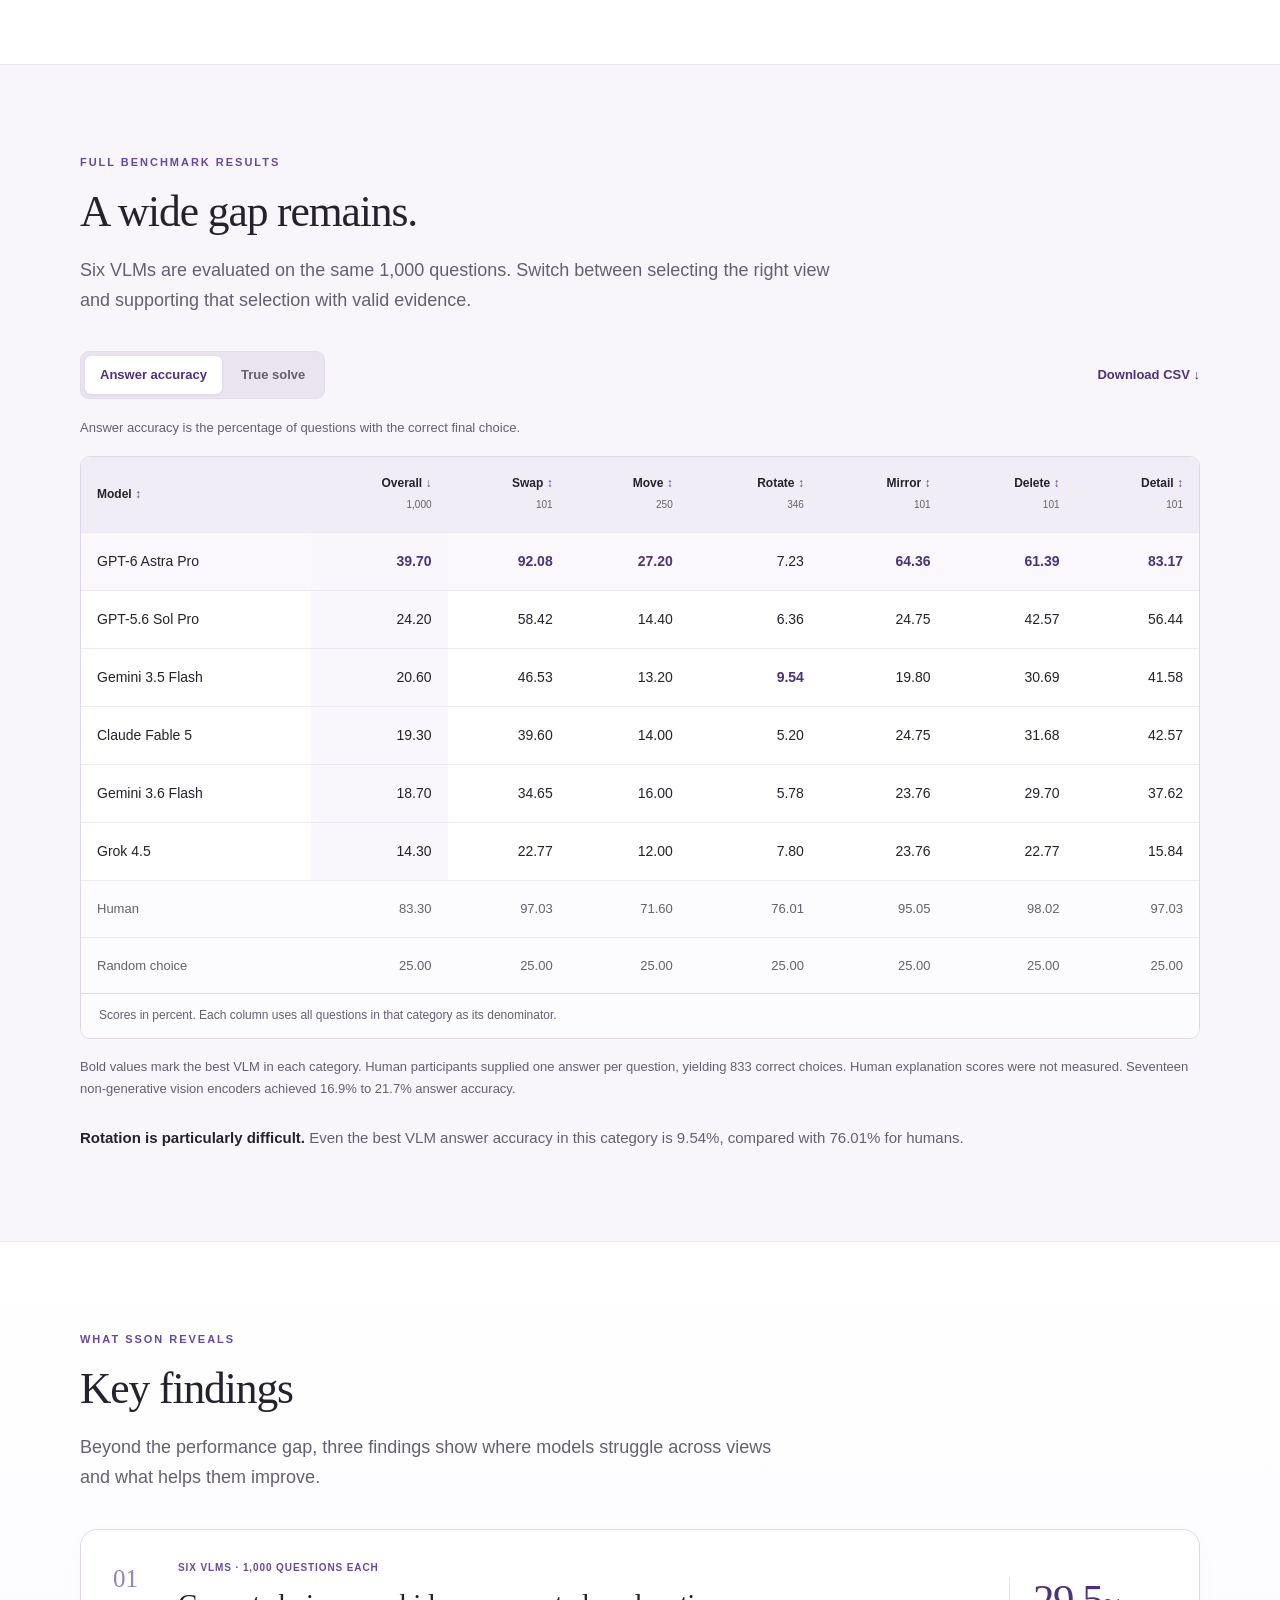
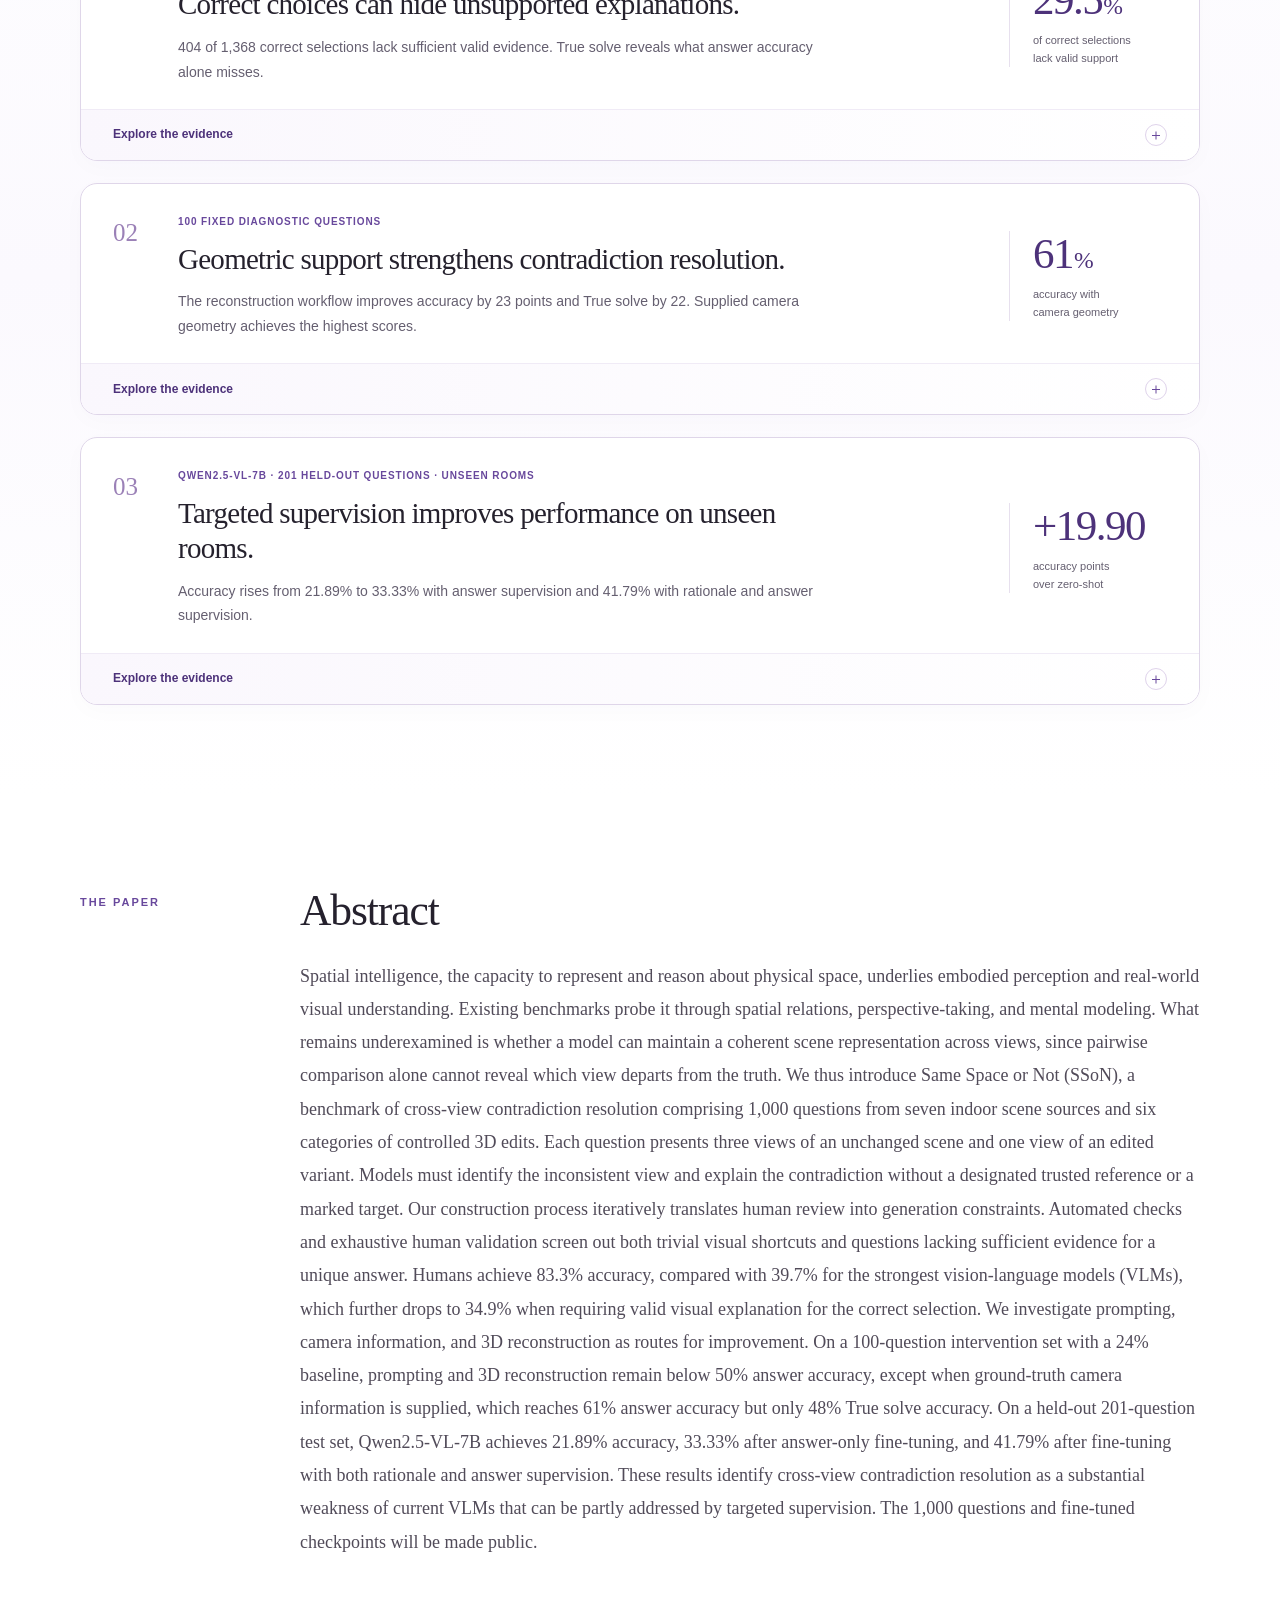
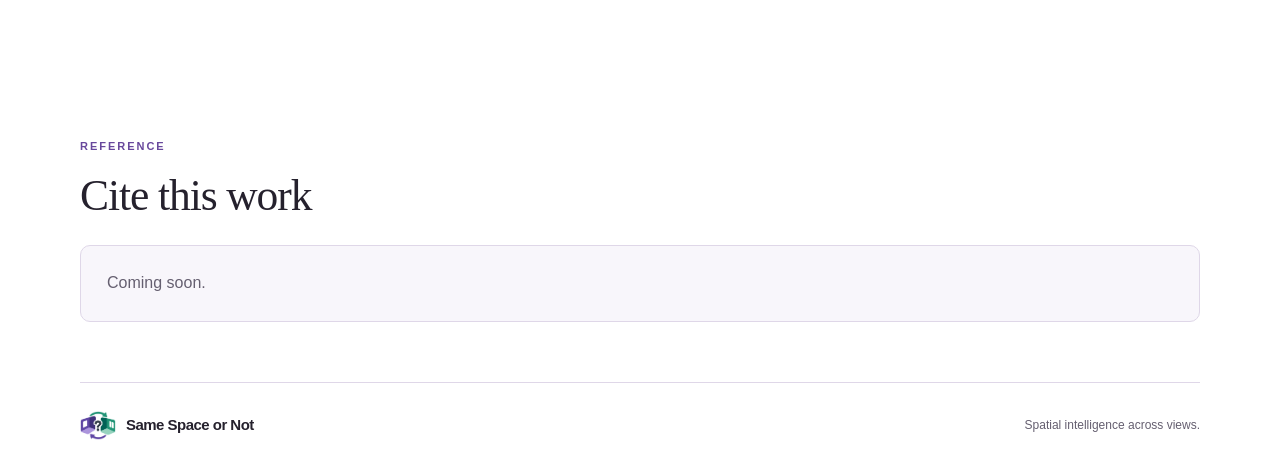
==== commit db6a87da: "Add files via upload" ====
--- a/index.html
+++ b/index.html
@@ -14,7 +14,7 @@
   <meta property="og:image" content="https://sson-benchmark.github.io/assets/teaser.webp">
   <meta name="twitter:card" content="summary_large_image">
   <link rel="icon" href="assets/logo.png" type="image/png">
-  <link rel="stylesheet" href="styles.css?v=20261013-video">
+  <link rel="stylesheet" href="styles.css?v=20261013-hero-text">
   <link rel="stylesheet" href="findings.css">
   <link rel="stylesheet" href="motion.css">
   <link rel="preload" as="image" href="assets/wings-white-gold.png">
@@ -90,7 +90,6 @@
           <a class="text-link" href="#explore">Try the task yourself <span aria-hidden="true">↓</span></a>
           <div class="motion-control"><button type="button" id="motion-toggle" aria-pressed="false" hidden>Pause motion</button></div>
         </div>
-        <figcaption>The same scene can look very different across cameras. SSoN asks which view cannot belong, and whether the explanation identifies a real contradiction.</figcaption>
       </figure>
       <div class="headline-stats" data-reveal aria-label="Main evaluation summary">
         <div><strong>83.3<span>%</span></strong><span>Human accuracy</span></div>
--- a/styles.css
+++ b/styles.css
@@ -52,12 +52,12 @@
 .hero-logo{width:78px;height:auto;margin-bottom:9px}
 .hero>.eyebrow{margin-bottom:8px}
 .hero h1{font-size:clamp(46px,5.2vw,66px)}
-.paper-subtitle{font-size:clamp(18px,1.8vw,24px);line-height:1.35;margin:10px auto 16px}
+.paper-subtitle{font-family:"Times New Roman",Times,"Liberation Serif",serif;font-size:clamp(18px,1.8vw,24px);line-height:1.35;margin:10px auto 16px}
 .authors{font-size:14px;gap:4px 17px;max-width:1040px}
 .affiliations{font-size:12px;gap:3px 17px;margin-top:7px;max-width:1040px}
 .resource-buttons{margin-top:18px}
 .hero-statement{max-width:none;margin:22px auto 0}
-.hero-statement p{font-size:clamp(14px,1.12vw,16px);line-height:1.6;margin:8px auto 0;max-width:1120px}
+.hero-statement p{font-family:"Times New Roman",Times,"Liberation Serif",serif;font-size:clamp(14px,1.12vw,16px);line-height:1.6;margin:8px auto 0;max-width:1120px}
 .hero-video-figure{max-width:1000px;margin-inline:auto}
 .hero-video-player{position:relative;isolation:isolate;border-radius:12px;background:#f9f7fd;box-shadow:0 16px 46px rgba(54,36,76,.14)}
 .hero-video-player video{display:block;width:100%;height:auto;aspect-ratio:16/9;object-fit:contain;border-radius:12px;background:#f9f7fd}
--- a/motion.css
+++ b/motion.css
@@ -4,7 +4,7 @@
 #resources{scroll-margin-top:95px}
 .hero-ornaments{position:absolute;inset:0;z-index:0;pointer-events:none;user-select:none;overflow:hidden;contain:paint}
 .wing-rail{position:absolute;top:0;bottom:0;width:clamp(310px,24.5vw,390px);overflow:hidden;pointer-events:none;mask-image:linear-gradient(to right,#000 78%,rgba(0,0,0,.9) 90%,transparent 100%);-webkit-mask-image:linear-gradient(to right,#000 78%,rgba(0,0,0,.9) 90%,transparent 100%)}
-.wing-rail-left{left:max(8px,calc(50% - 685px))}.wing-rail-right{right:max(8px,calc(50% - 685px));transform:scaleX(-1)}
+.wing-rail-left{left:calc(50% - 777px)}.wing-rail-right{right:calc(50% - 777px);transform:scaleX(-1)}
 .wing-mirror{position:absolute;top:16px;left:0;width:100%;mask-image:linear-gradient(to bottom,#000 0px,#000 270px,rgba(0,0,0,.7) 320px,transparent 380px);-webkit-mask-image:linear-gradient(to bottom,#000 0px,#000 270px,rgba(0,0,0,.7) 320px,transparent 380px)}
 .wing-unfold{opacity:.62;transform-origin:87.73% 86.15%}
 .wing-art{display:block;width:100%;height:auto;overflow:visible}
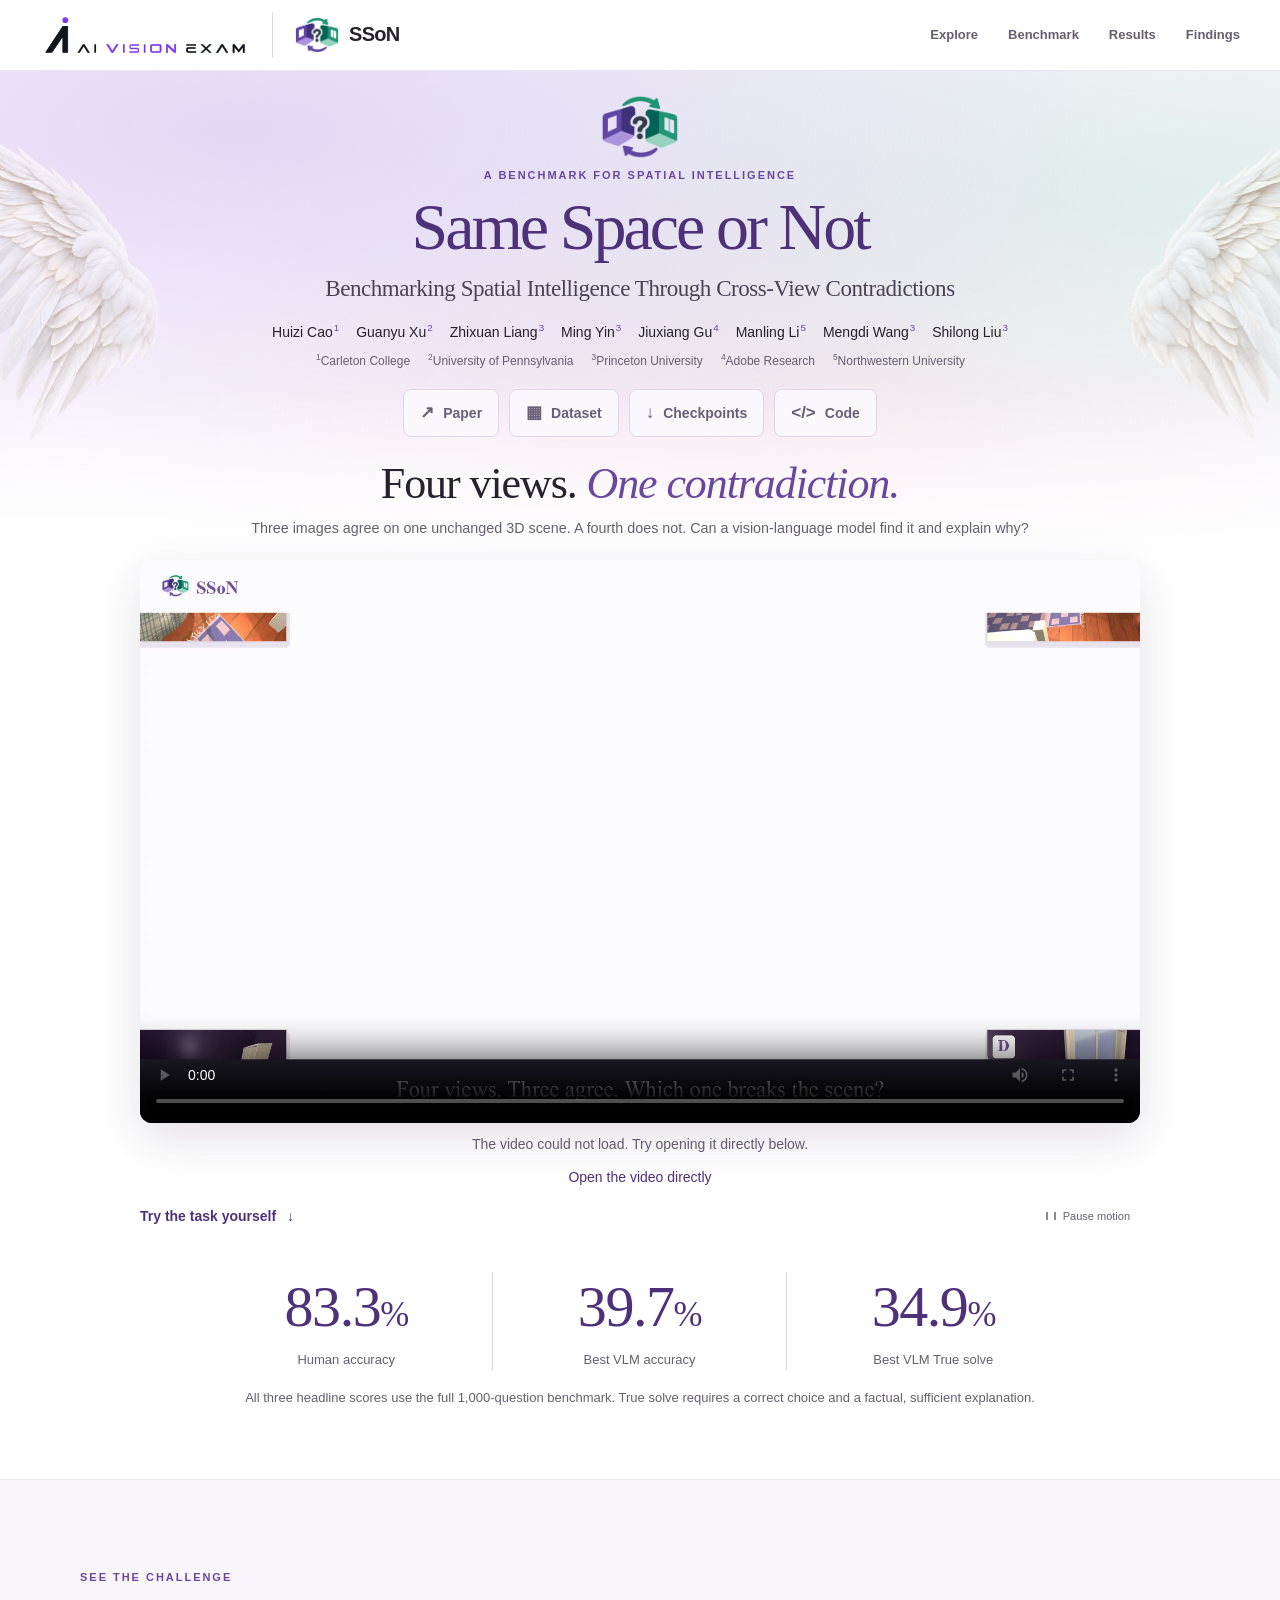
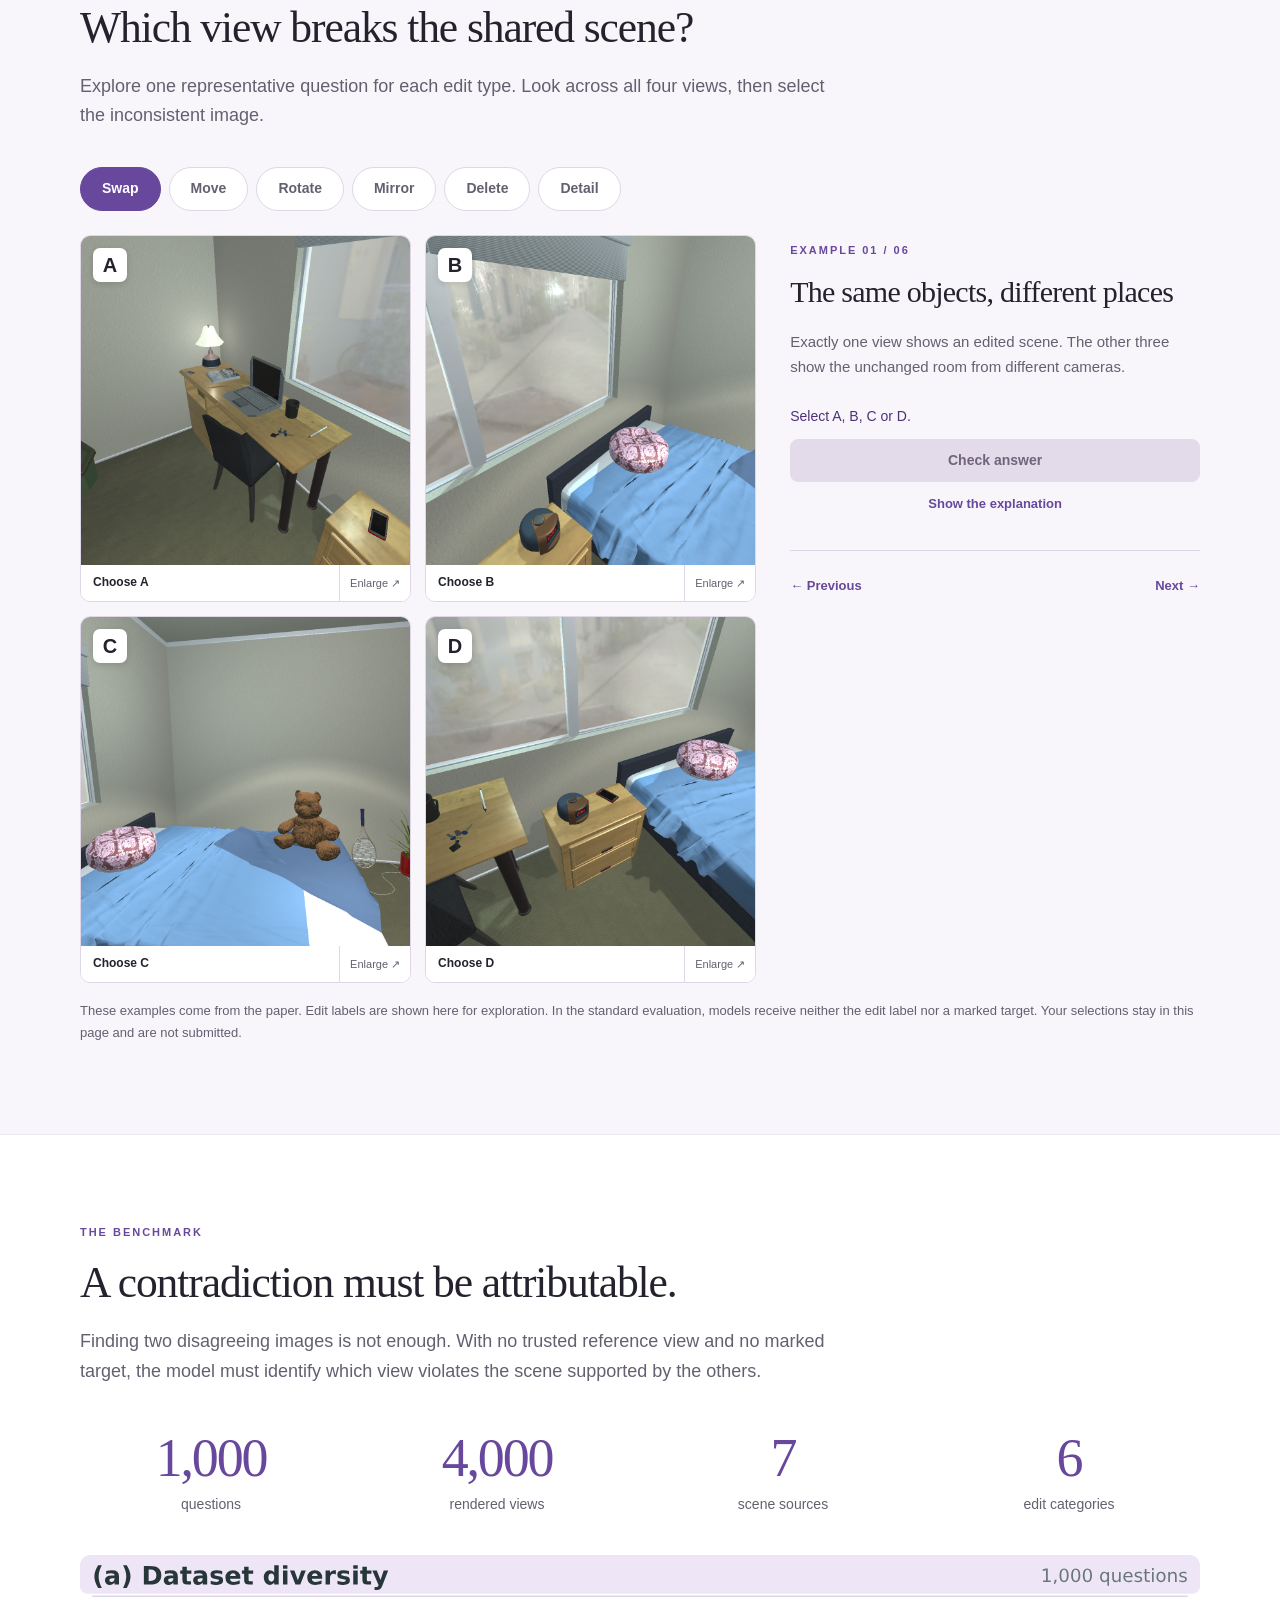
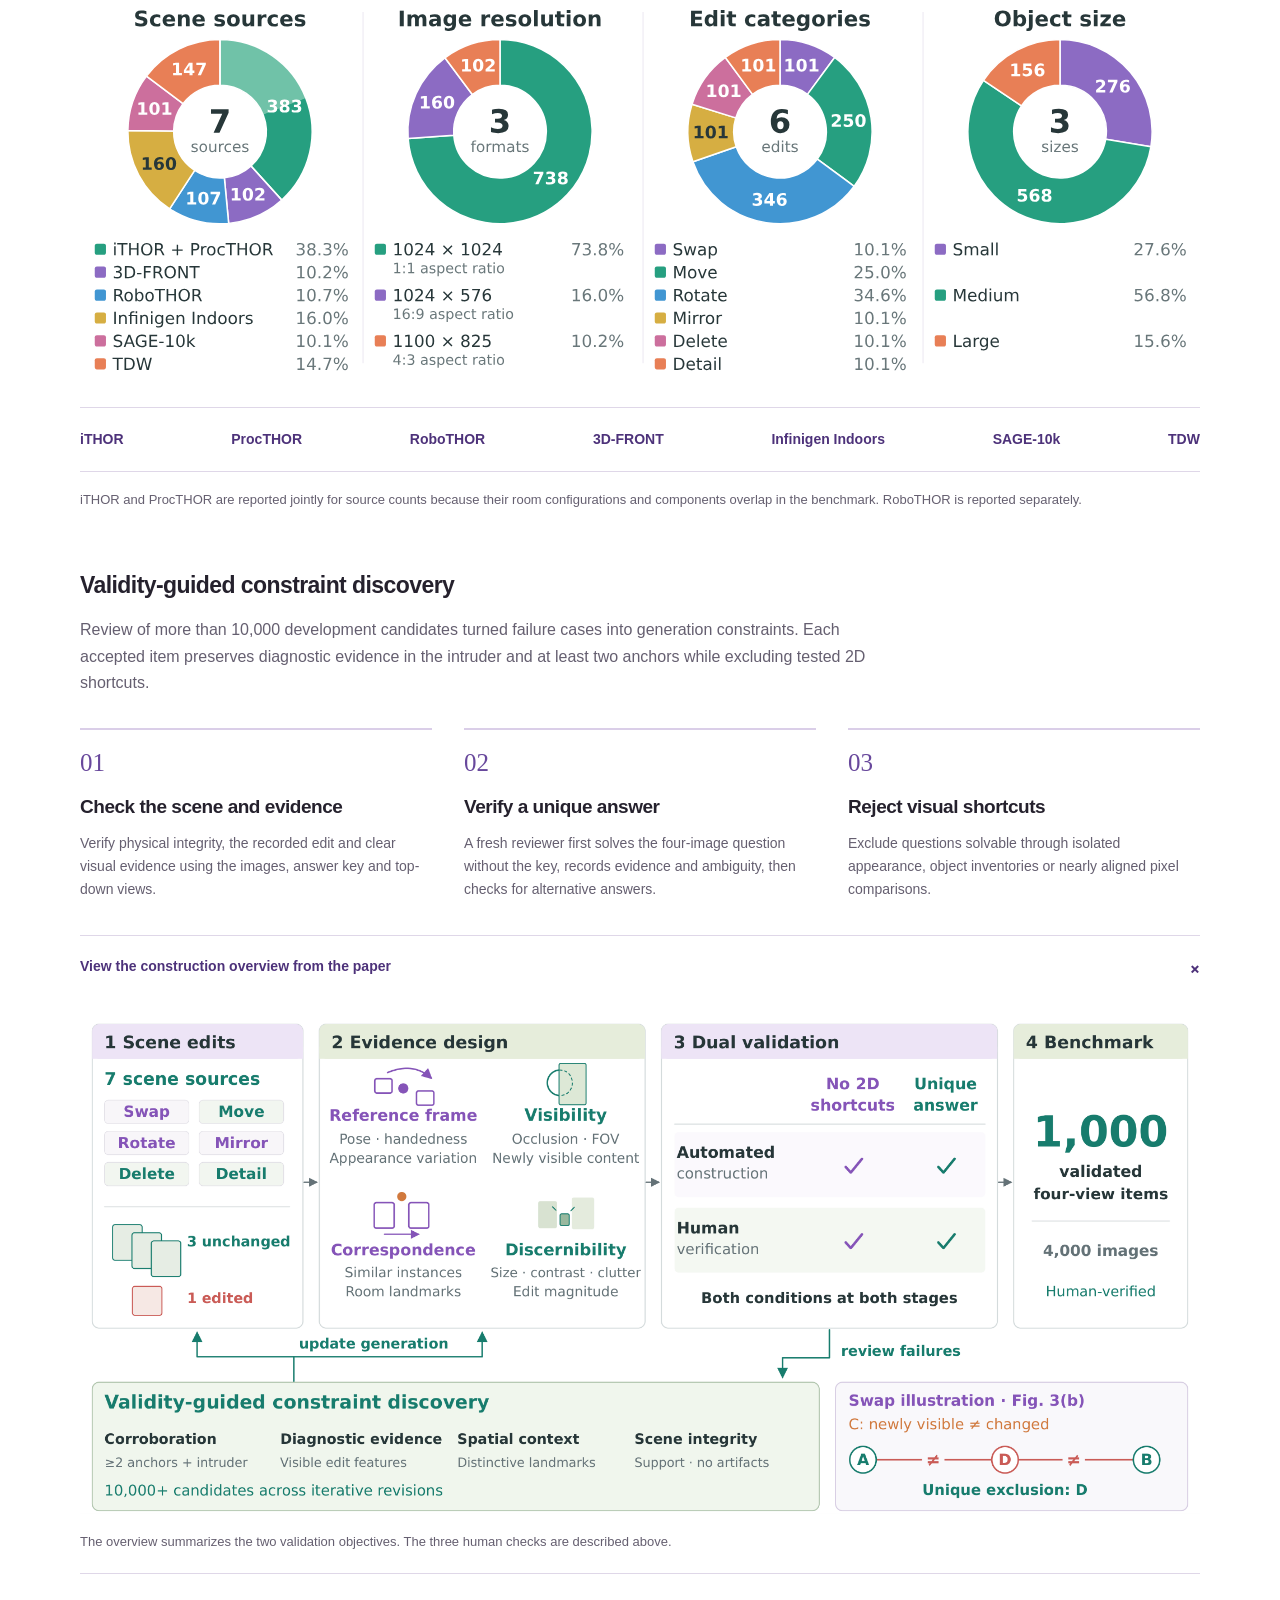
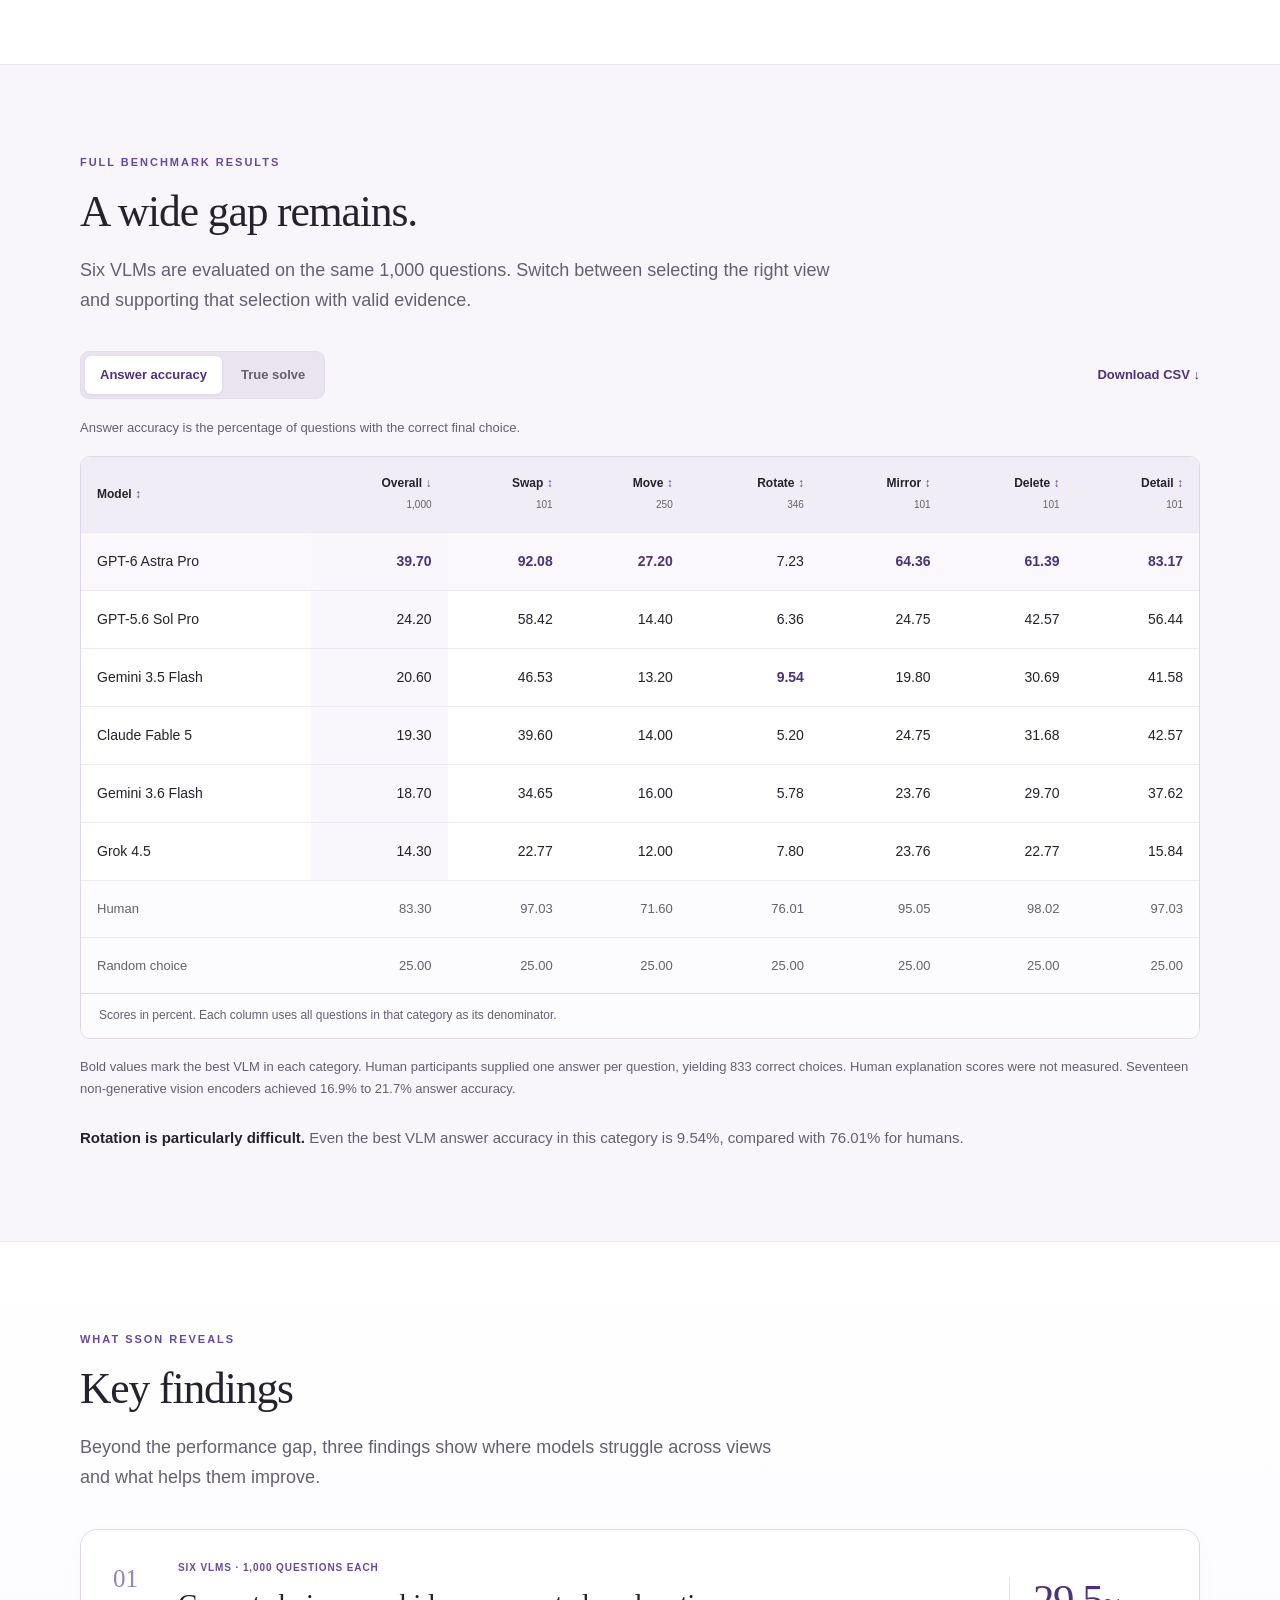
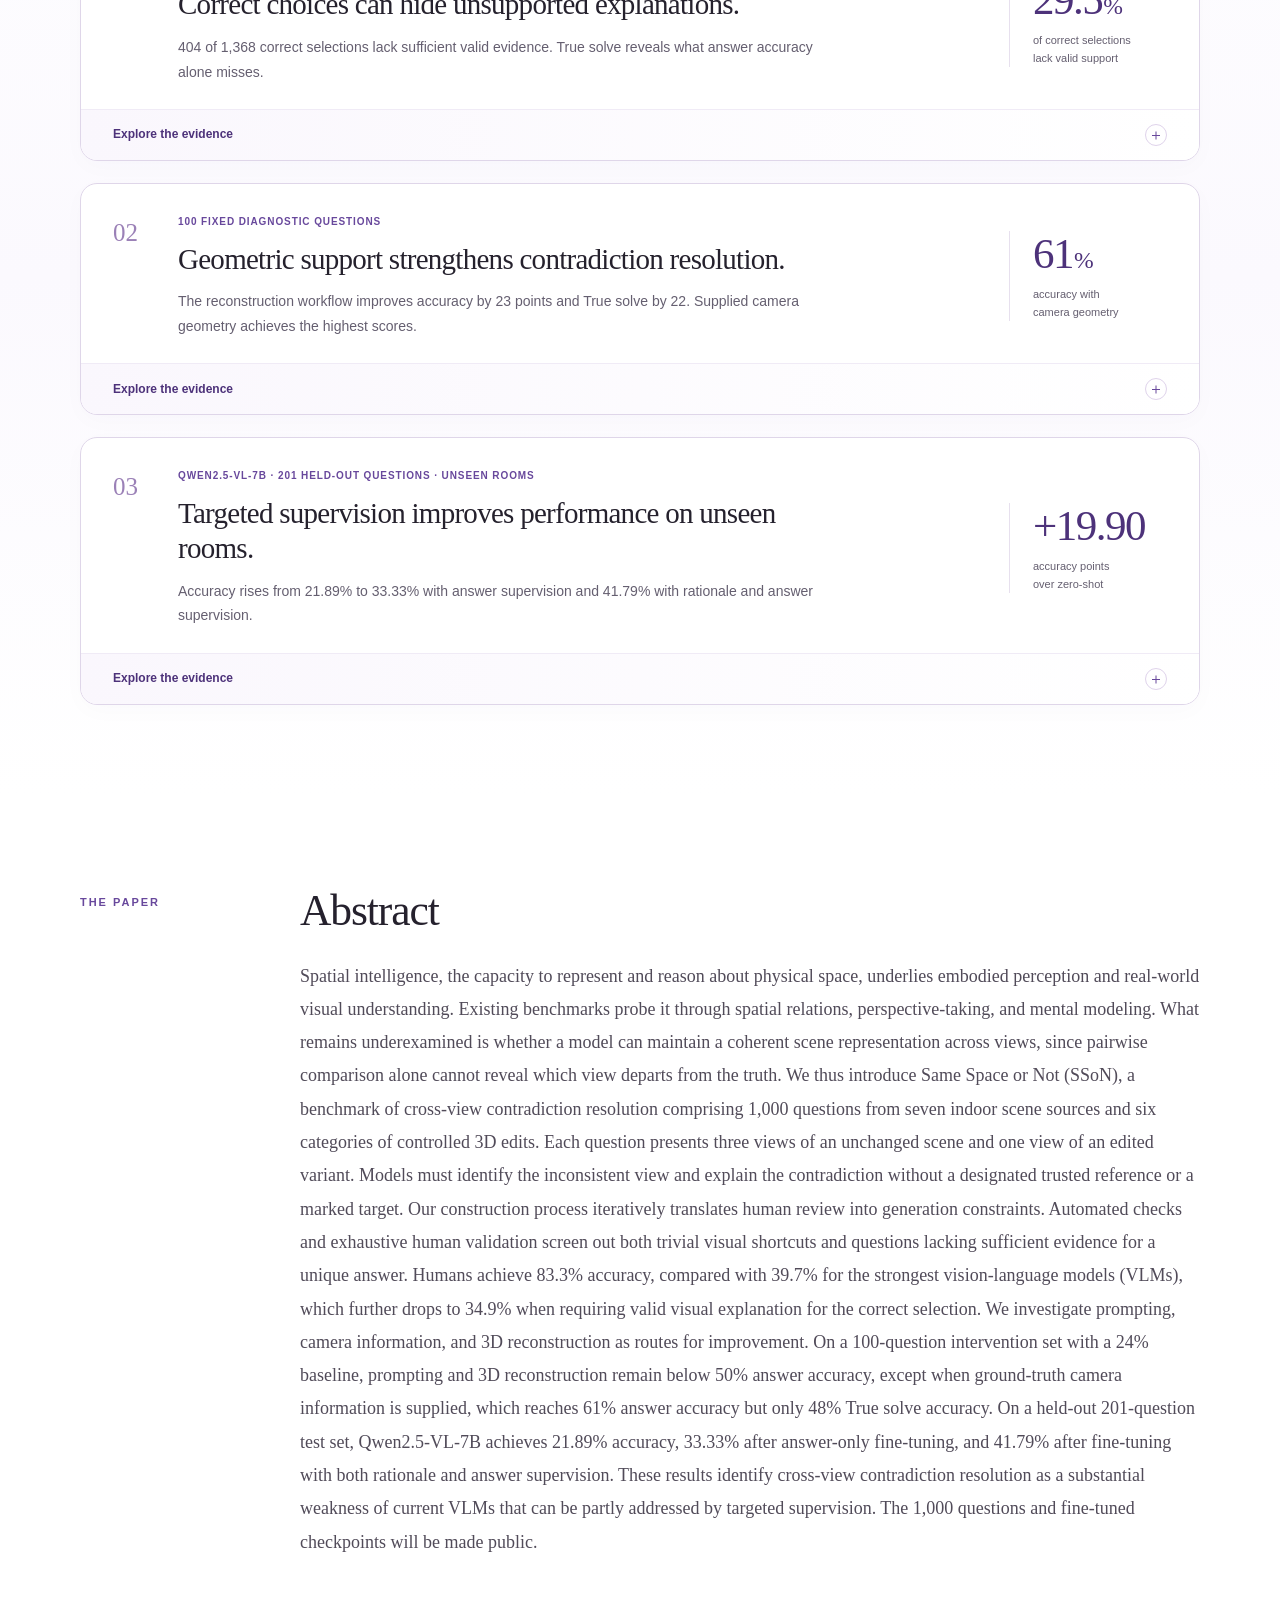
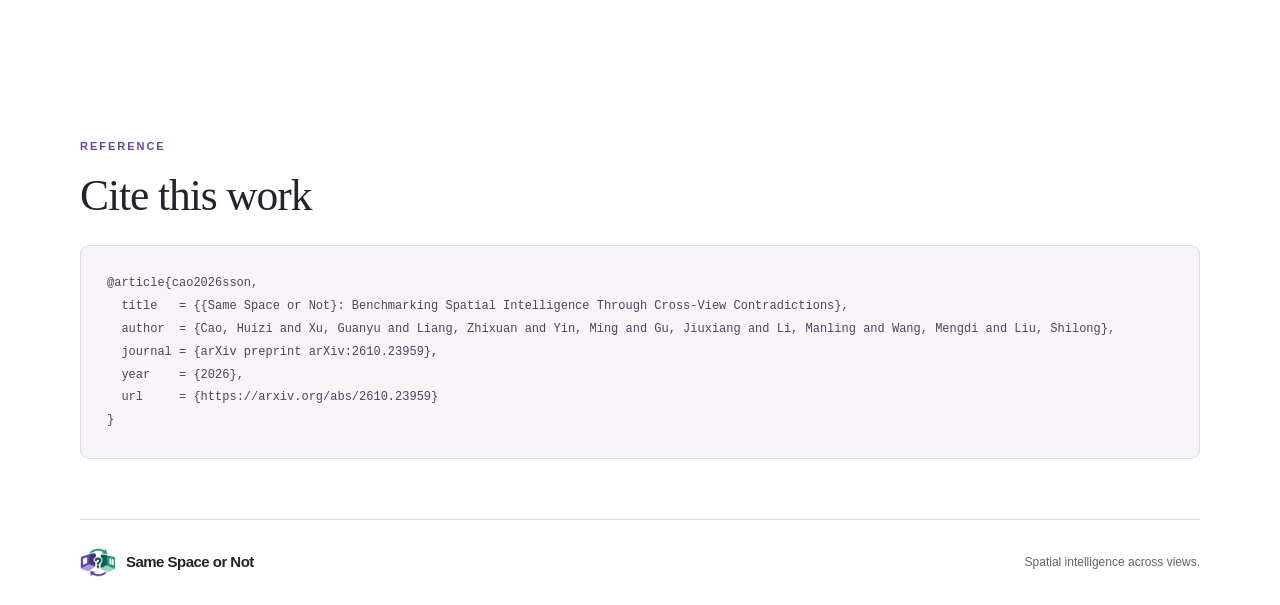
==== commit 7fa5de85: "Add files via upload" ====
--- a/index.html
+++ b/index.html
@@ -18,7 +18,7 @@
   <link rel="stylesheet" href="findings.css">
   <link rel="stylesheet" href="motion.css">
   <link rel="preload" as="image" href="assets/wings-white-gold.png">
-  <script src="site-config.js" defer></script>
+  <script src="site-config.js?v=20261020-arxiv" defer></script>
   <script src="site-data.js" defer></script>
   <script src="app.js" defer></script>
   <script src="findings.js" defer></script>
@@ -64,7 +64,7 @@
         <span><sup>1</sup>Carleton College</span><span><sup>2</sup>University of Pennsylvania</span><span><sup>3</sup>Princeton University</span><span><sup>4</sup>Adobe Research</span><span><sup>5</sup>Northwestern University</span>
       </div>
       <div class="resource-buttons" id="resources" aria-label="Research resources">
-        <a class="button resource-link" data-resource="paper" aria-disabled="true"><span class="button-symbol" aria-hidden="true">↗</span> Paper <small class="release-status">Coming soon</small></a>
+        <a class="button resource-link" data-resource="paper" href="https://arxiv.org/abs/2610.23959" target="_blank" rel="noopener" aria-disabled="false"><span class="button-symbol" aria-hidden="true">↗</span> Paper</a>
         <a class="button resource-link" data-resource="dataset" href="https://huggingface.co/datasets/HuiziCao/SSoN" target="_blank" rel="noopener" aria-disabled="false"><span class="button-symbol" aria-hidden="true">▦</span> Dataset</a>
         <a class="button resource-link" data-resource="checkpoints" href="https://huggingface.co/HuiziCao/SSoN-Qwen2.5-VL-7B-LoRA" target="_blank" rel="noopener" aria-disabled="false"><span class="button-symbol" aria-hidden="true">↓</span> Checkpoints</a>
         <a class="button resource-link" data-resource="code" href="https://github.com/sson-benchmark/SSoN" target="_blank" rel="noopener" aria-disabled="false"><span class="button-symbol" aria-hidden="true">&lt;/&gt;</span> Code</a>
@@ -227,7 +227,13 @@
 
     <section class="section wrap citation-section" id="citation" aria-labelledby="citation-heading">
       <div class="citation-heading" data-reveal><div><p class="eyebrow">Reference</p><h2 id="citation-heading">Cite this work</h2></div></div>
-      <p class="citation-placeholder">Coming soon.</p>
+      <pre id="citation-text" aria-label="BibTeX citation"><code>@article{cao2026sson,
+  title   = {{Same Space or Not}: Benchmarking Spatial Intelligence Through Cross-View Contradictions},
+  author  = {Cao, Huizi and Xu, Guanyu and Liang, Zhixuan and Yin, Ming and Gu, Jiuxiang and Li, Manling and Wang, Mengdi and Liu, Shilong},
+  journal = {arXiv preprint arXiv:2610.23959},
+  year    = {2026},
+  url     = {https://arxiv.org/abs/2610.23959}
+}</code></pre>
     </section>
   </main>
 
--- a/styles.css
+++ b/styles.css
@@ -57,7 +57,7 @@
 .affiliations{font-size:12px;gap:3px 17px;margin-top:7px;max-width:1040px}
 .resource-buttons{margin-top:18px}
 .hero-statement{max-width:none;margin:22px auto 0}
-.hero-statement p{font-family:"Times New Roman",Times,"Liberation Serif",serif;font-size:clamp(14px,1.12vw,16px);line-height:1.6;margin:8px auto 0;max-width:1120px}
+.hero-statement p{font-size:clamp(14px,1.12vw,16px);line-height:1.6;margin:8px auto 0;max-width:1120px}
 .hero-video-figure{max-width:1000px;margin-inline:auto}
 .hero-video-player{position:relative;isolation:isolate;border-radius:12px;background:#f9f7fd;box-shadow:0 16px 46px rgba(54,36,76,.14)}
 .hero-video-player video{display:block;width:100%;height:auto;aspect-ratio:16/9;object-fit:contain;border-radius:12px;background:#f9f7fd}
